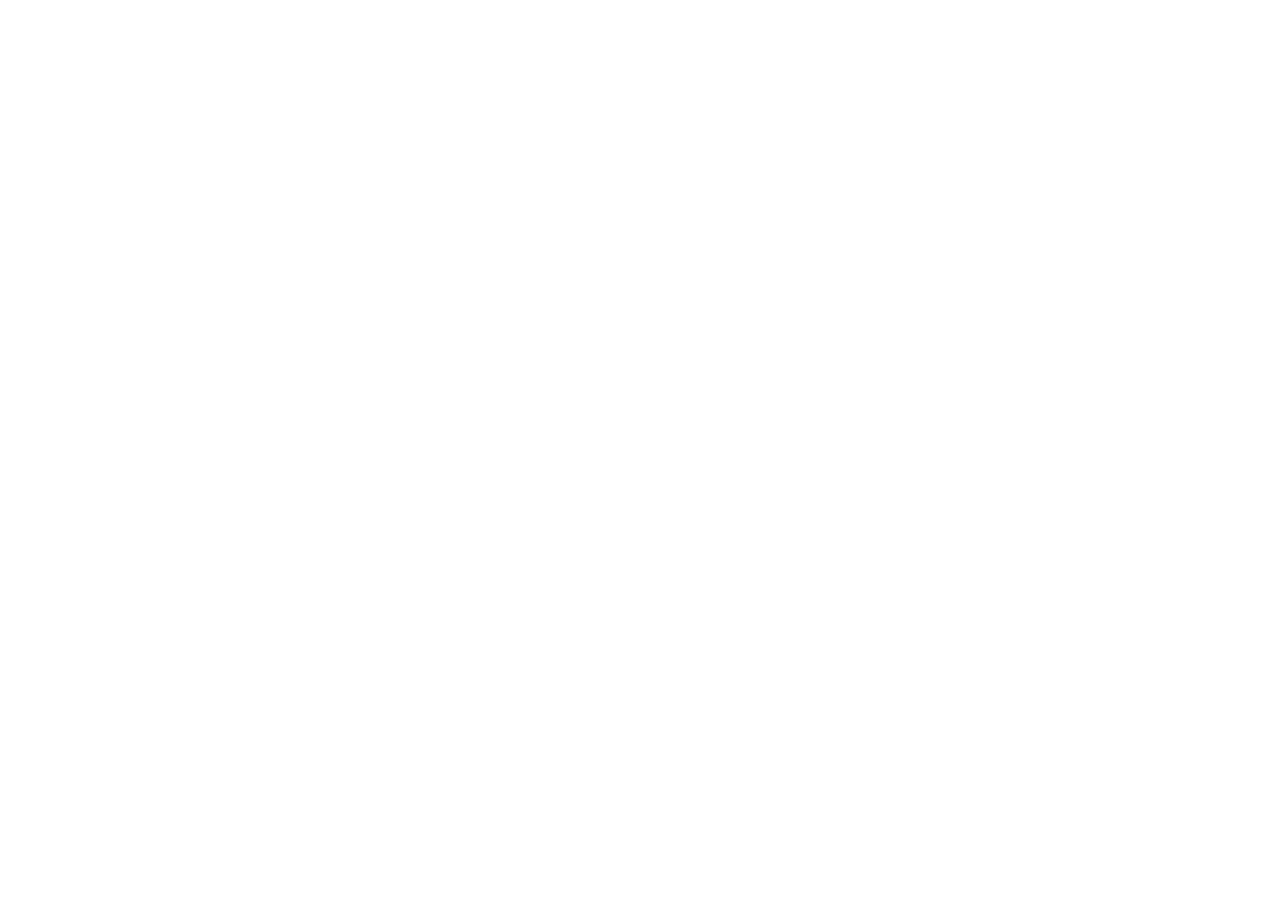
==== index.html @ 670f223a "init project" ====
<!DOCTYPE html>
<html lang="en">

<head>
    <meta charset="UTF-8">
    <meta http-equiv="X-UA-Compatible" content="IE=edge">
    <meta name="viewport" content="width=device-width, initial-scale=1.0">
    <title>Document</title>
</head>

<body>

</body>

</html>
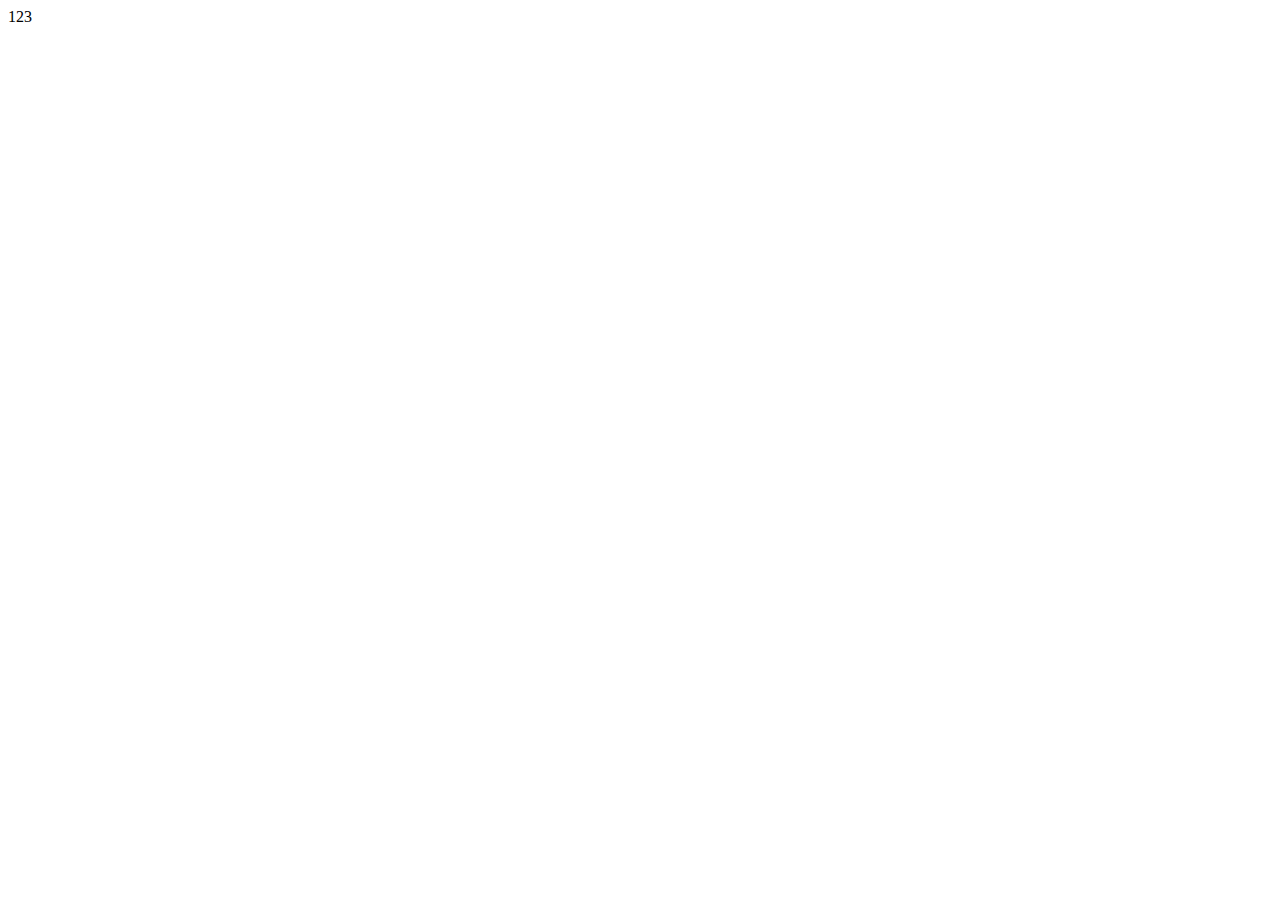
==== commit ec61166e: "完成了登陆和注册功能" ====
--- a/index.html
+++ b/index.html
@@ -9,7 +9,7 @@
 </head>
 
 <body>
-
+    123
 </body>
 
 </html>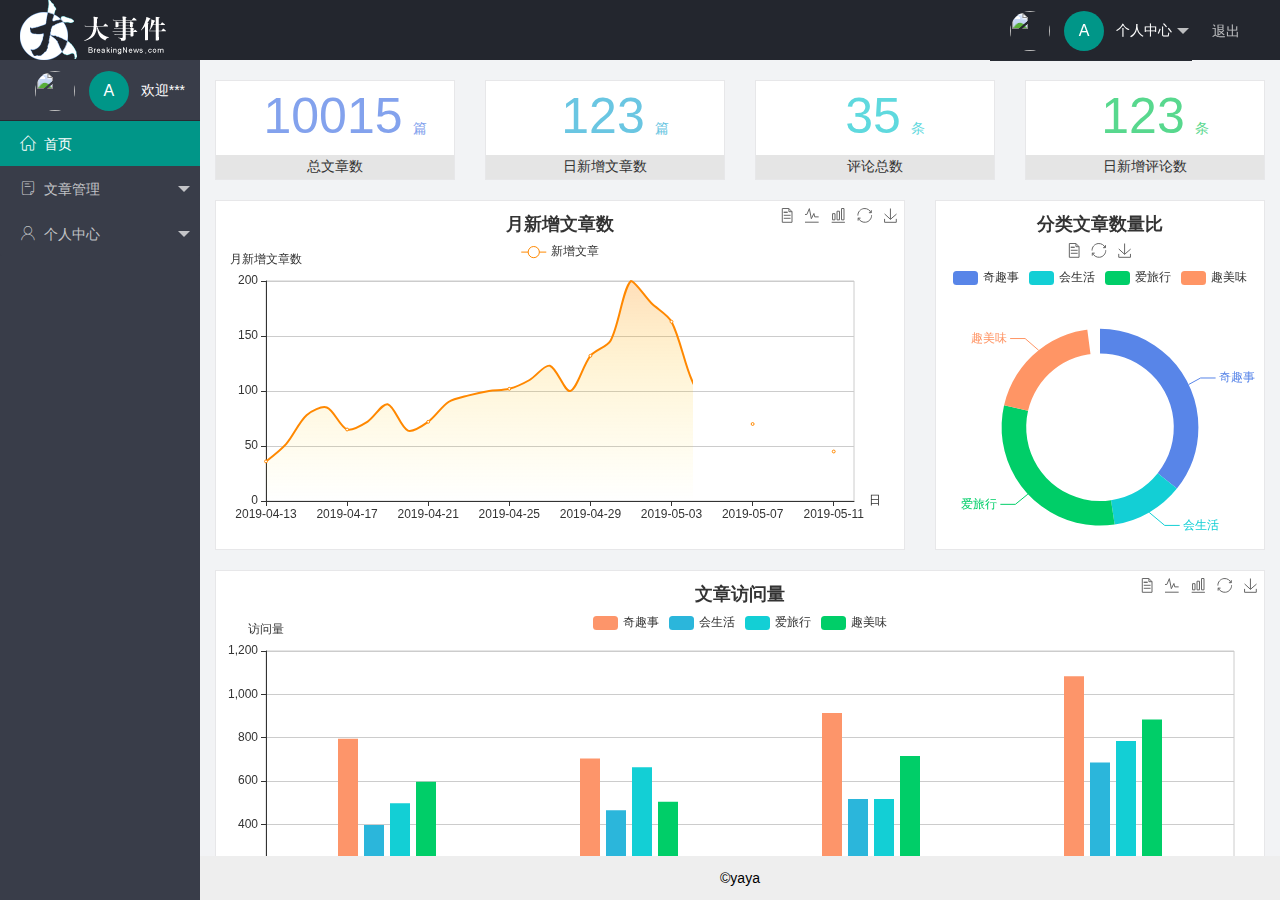
==== commit 61ab8cda: "完成了主页功能的开发" ====
--- a/index.html
+++ b/index.html
@@ -5,11 +5,89 @@
     <meta charset="UTF-8">
     <meta http-equiv="X-UA-Compatible" content="IE=edge">
     <meta name="viewport" content="width=device-width, initial-scale=1.0">
-    <title>Document</title>
+    <title>大事件后台首页</title>
+    <link rel="stylesheet" href="./assets/lib/layui/css/layui.css">
+    <link rel="stylesheet" href="./assets/css/index.css">
+    <link rel="stylesheet" href="./assets/fonts/iconfont.css">
 </head>
 
 <body>
-    123
+    <div class="layui-layout layui-layout-admin">
+        <div class="layui-header">
+            <img src="./assets/images/logo.png" alt="" style="padding-left: 20px;">
+            <!-- 头部区域（可配合layui 已有的水平导航） -->
+            <ul class="layui-nav layui-layout-right">
+                <li class="layui-nav-item layui-hide layui-show-md-inline-block">
+                    <a href="javascript:;" class="userinfo">
+                        <img src="//tva1.sinaimg.cn/crop.0.0.118.118.180/5db11ff4gw1e77d3nqrv8j203b03cweg.jpg"
+                            class="layui-nav-img">
+                        <span class="text-avatar">A</span>
+                        个人中心
+                    </a>
+                    <dl class="layui-nav-child">
+                        <dd><a href="">基本资料</a></dd>
+                        <dd><a href="">更换头像</a></dd>
+                        <dd><a href="">重置密码</a></dd>
+                    </dl>
+                </li>
+
+                <li class="layui-nav-item" lay-header-event="menuRight" lay-unselect>
+                    <a href="javascript:;" id="btnLogout">
+                        退出
+                    </a>
+                </li>
+            </ul>
+        </div>
+
+        <div class="layui-side layui-bg-black">
+            <div class="layui-side-scroll">
+                <div class="userinfo">
+                    <img src="//tva1.sinaimg.cn/crop.0.0.118.118.180/5db11ff4gw1e77d3nqrv8j203b03cweg.jpg"
+                        class="layui-nav-img">
+                    <span class="text-avatar">A</span>
+                    <span id="welcome">欢迎***</span>
+                </div>
+                <!-- 左侧导航区域（可配合layui已有的垂直导航） -->
+                <ul class="layui-nav layui-nav-tree" lay-shrink="all">
+                    <li class="layui-nav-item  layui-this"><a href="./home/dashboard.html" target="fm"><span
+                                class="iconfont icon-home"></span>首页</a>
+                    </li>
+                    <li class="layui-nav-item">
+                        <a class="" href="javascript:;"><span class="iconfont icon-16"></span>文章管理</a>
+                        <dl class="layui-nav-child">
+                            <dd><a href="javascript:;">
+                                    <i class="layui-icon layui-icon-app"></i>文章类别</a></dd>
+                            <dd><a href="javascript:;"> <i class="layui-icon layui-icon-app"></i>文章列表</a></dd>
+                            <dd><a href="javascript:;"> <i class="layui-icon layui-icon-app"></i>发布文章</a></dd>
+                        </dl>
+                    </li>
+                    <li class="layui-nav-item">
+                        <a href="javascript:;"><span class="iconfont icon-user"></span>个人中心</a>
+                        <dl class="layui-nav-child">
+                            <dd><a href="javascript:;"><i class="layui-icon layui-icon-app"></i>基本资料</a></dd>
+                            <dd><a href="javascript:;"><i class="layui-icon layui-icon-app"></i>更换头像</a></dd>
+                            <dd><a href="javascript:;"><i class="layui-icon layui-icon-app"></i>重置密码</a></dd>
+                        </dl>
+                    </li>
+                </ul>
+            </div>
+        </div>
+
+        <div class="layui-body">
+            <!-- 内容主体区域 -->
+            <iframe name="fm" src="./home/dashboard.html" frameborder="0"></iframe>
+        </div>
+
+        <div class="layui-footer">
+            <!-- 底部固定区域 -->
+            &copy;yaya
+        </div>
+    </div>
+    <script src="./assets/lib/layui/layui.all.js"></script>
+    <script src="./assets/lib/jquery.js"></script>
+    <script src="./assets/js/baseAPI.js"></script>
+    <script src="./assets/js/index.js"></script>
+
 </body>
 
 </html>--- a/assets/lib/layui/css/layui.css
+++ b/assets/lib/layui/css/layui.css
@@ -0,0 +1,3 @@
+/** layui-v2.5.5 MIT License By https://www.layui.com */
+ .layui-inline,img{display:inline-block;vertical-align:middle}h1,h2,h3,h4,h5,h6{font-weight:400}.layui-edge,.layui-header,.layui-inline,.layui-main{position:relative}.layui-body,.layui-edge,.layui-elip{overflow:hidden}.layui-btn,.layui-edge,.layui-inline,img{vertical-align:middle}.layui-btn,.layui-disabled,.layui-icon,.layui-unselect{-moz-user-select:none;-webkit-user-select:none;-ms-user-select:none}.layui-elip,.layui-form-checkbox span,.layui-form-pane .layui-form-label{text-overflow:ellipsis;white-space:nowrap}.layui-breadcrumb,.layui-tree-btnGroup{visibility:hidden}blockquote,body,button,dd,div,dl,dt,form,h1,h2,h3,h4,h5,h6,input,li,ol,p,pre,td,textarea,th,ul{margin:0;padding:0;-webkit-tap-highlight-color:rgba(0,0,0,0)}a:active,a:hover{outline:0}img{border:none}li{list-style:none}table{border-collapse:collapse;border-spacing:0}h4,h5,h6{font-size:100%}button,input,optgroup,option,select,textarea{font-family:inherit;font-size:inherit;font-style:inherit;font-weight:inherit;outline:0}pre{white-space:pre-wrap;white-space:-moz-pre-wrap;white-space:-pre-wrap;white-space:-o-pre-wrap;word-wrap:break-word}body{line-height:24px;font:14px Helvetica Neue,Helvetica,PingFang SC,Tahoma,Arial,sans-serif}hr{height:1px;margin:10px 0;border:0;clear:both}a{color:#333;text-decoration:none}a:hover{color:#777}a cite{font-style:normal;*cursor:pointer}.layui-border-box,.layui-border-box *{box-sizing:border-box}.layui-box,.layui-box *{box-sizing:content-box}.layui-clear{clear:both;*zoom:1}.layui-clear:after{content:'\20';clear:both;*zoom:1;display:block;height:0}.layui-inline{*display:inline;*zoom:1}.layui-edge{display:inline-block;width:0;height:0;border-width:6px;border-style:dashed;border-color:transparent}.layui-edge-top{top:-4px;border-bottom-color:#999;border-bottom-style:solid}.layui-edge-right{border-left-color:#999;border-left-style:solid}.layui-edge-bottom{top:2px;border-top-color:#999;border-top-style:solid}.layui-edge-left{border-right-color:#999;border-right-style:solid}.layui-disabled,.layui-disabled:hover{color:#d2d2d2!important;cursor:not-allowed!important}.layui-circle{border-radius:100%}.layui-show{display:block!important}.layui-hide{display:none!important}@font-face{font-family:layui-icon;src:url(../font/iconfont.eot?v=250);src:url(../font/iconfont.eot?v=250#iefix) format('embedded-opentype'),url(../font/iconfont.woff2?v=250) format('woff2'),url(../font/iconfont.woff?v=250) format('woff'),url(../font/iconfont.ttf?v=250) format('truetype'),url(../font/iconfont.svg?v=250#layui-icon) format('svg')}.layui-icon{font-family:layui-icon!important;font-size:16px;font-style:normal;-webkit-font-smoothing:antialiased;-moz-osx-font-smoothing:grayscale}.layui-icon-reply-fill:before{content:"\e611"}.layui-icon-set-fill:before{content:"\e614"}.layui-icon-menu-fill:before{content:"\e60f"}.layui-icon-search:before{content:"\e615"}.layui-icon-share:before{content:"\e641"}.layui-icon-set-sm:before{content:"\e620"}.layui-icon-engine:before{content:"\e628"}.layui-icon-close:before{content:"\1006"}.layui-icon-close-fill:before{content:"\1007"}.layui-icon-chart-screen:before{content:"\e629"}.layui-icon-star:before{content:"\e600"}.layui-icon-circle-dot:before{content:"\e617"}.layui-icon-chat:before{content:"\e606"}.layui-icon-release:before{content:"\e609"}.layui-icon-list:before{content:"\e60a"}.layui-icon-chart:before{content:"\e62c"}.layui-icon-ok-circle:before{content:"\1005"}.layui-icon-layim-theme:before{content:"\e61b"}.layui-icon-table:before{content:"\e62d"}.layui-icon-right:before{content:"\e602"}.layui-icon-left:before{content:"\e603"}.layui-icon-cart-simple:before{content:"\e698"}.layui-icon-face-cry:before{content:"\e69c"}.layui-icon-face-smile:before{content:"\e6af"}.layui-icon-survey:before{content:"\e6b2"}.layui-icon-tree:before{content:"\e62e"}.layui-icon-upload-circle:before{content:"\e62f"}.layui-icon-add-circle:before{content:"\e61f"}.layui-icon-download-circle:before{content:"\e601"}.layui-icon-templeate-1:before{content:"\e630"}.layui-icon-util:before{content:"\e631"}.layui-icon-face-surprised:before{content:"\e664"}.layui-icon-edit:before{content:"\e642"}.layui-icon-speaker:before{content:"\e645"}.layui-icon-down:before{content:"\e61a"}.layui-icon-file:before{content:"\e621"}.layui-icon-layouts:before{content:"\e632"}.layui-icon-rate-half:before{content:"\e6c9"}.layui-icon-add-circle-fine:before{content:"\e608"}.layui-icon-prev-circle:before{content:"\e633"}.layui-icon-read:before{content:"\e705"}.layui-icon-404:before{content:"\e61c"}.layui-icon-carousel:before{content:"\e634"}.layui-icon-help:before{content:"\e607"}.layui-icon-code-circle:before{content:"\e635"}.layui-icon-water:before{content:"\e636"}.layui-icon-username:before{content:"\e66f"}.layui-icon-find-fill:before{content:"\e670"}.layui-icon-about:before{content:"\e60b"}.layui-icon-location:before{content:"\e715"}.layui-icon-up:before{content:"\e619"}.layui-icon-pause:before{content:"\e651"}.layui-icon-date:before{content:"\e637"}.layui-icon-layim-uploadfile:before{content:"\e61d"}.layui-icon-delete:before{content:"\e640"}.layui-icon-play:before{content:"\e652"}.layui-icon-top:before{content:"\e604"}.layui-icon-friends:before{content:"\e612"}.layui-icon-refresh-3:before{content:"\e9aa"}.layui-icon-ok:before{content:"\e605"}.layui-icon-layer:before{content:"\e638"}.layui-icon-face-smile-fine:before{content:"\e60c"}.layui-icon-dollar:before{content:"\e659"}.layui-icon-group:before{content:"\e613"}.layui-icon-layim-download:before{content:"\e61e"}.layui-icon-picture-fine:before{content:"\e60d"}.layui-icon-link:before{content:"\e64c"}.layui-icon-diamond:before{content:"\e735"}.layui-icon-log:before{content:"\e60e"}.layui-icon-rate-solid:before{content:"\e67a"}.layui-icon-fonts-del:before{content:"\e64f"}.layui-icon-unlink:before{content:"\e64d"}.layui-icon-fonts-clear:before{content:"\e639"}.layui-icon-triangle-r:before{content:"\e623"}.layui-icon-circle:before{content:"\e63f"}.layui-icon-radio:before{content:"\e643"}.layui-icon-align-center:before{content:"\e647"}.layui-icon-align-right:before{content:"\e648"}.layui-icon-align-left:before{content:"\e649"}.layui-icon-loading-1:before{content:"\e63e"}.layui-icon-return:before{content:"\e65c"}.layui-icon-fonts-strong:before{content:"\e62b"}.layui-icon-upload:before{content:"\e67c"}.layui-icon-dialogue:before{content:"\e63a"}.layui-icon-video:before{content:"\e6ed"}.layui-icon-headset:before{content:"\e6fc"}.layui-icon-cellphone-fine:before{content:"\e63b"}.layui-icon-add-1:before{content:"\e654"}.layui-icon-face-smile-b:before{content:"\e650"}.layui-icon-fonts-html:before{content:"\e64b"}.layui-icon-form:before{content:"\e63c"}.layui-icon-cart:before{content:"\e657"}.layui-icon-camera-fill:before{content:"\e65d"}.layui-icon-tabs:before{content:"\e62a"}.layui-icon-fonts-code:before{content:"\e64e"}.layui-icon-fire:before{content:"\e756"}.layui-icon-set:before{content:"\e716"}.layui-icon-fonts-u:before{content:"\e646"}.layui-icon-triangle-d:before{content:"\e625"}.layui-icon-tips:before{content:"\e702"}.layui-icon-picture:before{content:"\e64a"}.layui-icon-more-vertical:before{content:""}.layui-icon-flag:before{content:"\e66c"}.layui-icon-loading:before{content:"\e63d"}.layui-icon-fonts-i:before{content:"\e644"}.layui-icon-refresh-1:before{content:"\e666"}.layui-icon-rmb:before{content:"\e65e"}.layui-icon-home:before{content:"\e68e"}.layui-icon-user:before{content:"\e770"}.layui-icon-notice:before{content:"\e667"}.layui-icon-login-weibo:before{content:"\e675"}.layui-icon-voice:before{content:"\e688"}.layui-icon-upload-drag:before{content:"\e681"}.layui-icon-login-qq:before{content:"\e676"}.layui-icon-snowflake:before{content:"\e6b1"}.layui-icon-file-b:before{content:"\e655"}.layui-icon-template:before{content:"\e663"}.layui-icon-auz:before{content:"\e672"}.layui-icon-console:before{content:"\e665"}.layui-icon-app:before{content:"\e653"}.layui-icon-prev:before{content:"\e65a"}.layui-icon-website:before{content:"\e7ae"}.layui-icon-next:before{content:"\e65b"}.layui-icon-component:before{content:"\e857"}.layui-icon-more:before{content:"\e65f"}.layui-icon-login-wechat:before{content:"\e677"}.layui-icon-shrink-right:before{content:"\e668"}.layui-icon-spread-left:before{content:"\e66b"}.layui-icon-camera:before{content:"\e660"}.layui-icon-note:before{content:"\e66e"}.layui-icon-refresh:before{content:"\e669"}.layui-icon-female:before{content:"\e661"}.layui-icon-male:before{content:"\e662"}.layui-icon-password:before{content:"\e673"}.layui-icon-senior:before{content:"\e674"}.layui-icon-theme:before{content:"\e66a"}.layui-icon-tread:before{content:"\e6c5"}.layui-icon-praise:before{content:"\e6c6"}.layui-icon-star-fill:before{content:"\e658"}.layui-icon-rate:before{content:"\e67b"}.layui-icon-template-1:before{content:"\e656"}.layui-icon-vercode:before{content:"\e679"}.layui-icon-cellphone:before{content:"\e678"}.layui-icon-screen-full:before{content:"\e622"}.layui-icon-screen-restore:before{content:"\e758"}.layui-icon-cols:before{content:"\e610"}.layui-icon-export:before{content:"\e67d"}.layui-icon-print:before{content:"\e66d"}.layui-icon-slider:before{content:"\e714"}.layui-icon-addition:before{content:"\e624"}.layui-icon-subtraction:before{content:"\e67e"}.layui-icon-service:before{content:"\e626"}.layui-icon-transfer:before{content:"\e691"}.layui-main{width:1140px;margin:0 auto}.layui-header{z-index:1000;height:60px}.layui-header a:hover{transition:all .5s;-webkit-transition:all .5s}.layui-side{position:fixed;left:0;top:0;bottom:0;z-index:999;width:200px;overflow-x:hidden}.layui-side-scroll{position:relative;width:220px;height:100%;overflow-x:hidden}.layui-body{position:absolute;left:200px;right:0;top:0;bottom:0;z-index:998;width:auto;overflow-y:auto;box-sizing:border-box}.layui-layout-body{overflow:hidden}.layui-layout-admin .layui-header{background-color:#23262E}.layui-layout-admin .layui-side{top:60px;width:200px;overflow-x:hidden}.layui-layout-admin .layui-body{position:fixed;top:60px;bottom:44px}.layui-layout-admin .layui-main{width:auto;margin:0 15px}.layui-layout-admin .layui-footer{position:fixed;left:200px;right:0;bottom:0;height:44px;line-height:44px;padding:0 15px;background-color:#eee}.layui-layout-admin .layui-logo{position:absolute;left:0;top:0;width:200px;height:100%;line-height:60px;text-align:center;color:#009688;font-size:16px}.layui-layout-admin .layui-header .layui-nav{background:0 0}.layui-layout-left{position:absolute!important;left:200px;top:0}.layui-layout-right{position:absolute!important;right:0;top:0}.layui-container{position:relative;margin:0 auto;padding:0 15px;box-sizing:border-box}.layui-fluid{position:relative;margin:0 auto;padding:0 15px}.layui-row:after,.layui-row:before{content:'';display:block;clear:both}.layui-col-lg1,.layui-col-lg10,.layui-col-lg11,.layui-col-lg12,.layui-col-lg2,.layui-col-lg3,.layui-col-lg4,.layui-col-lg5,.layui-col-lg6,.layui-col-lg7,.layui-col-lg8,.layui-col-lg9,.layui-col-md1,.layui-col-md10,.layui-col-md11,.layui-col-md12,.layui-col-md2,.layui-col-md3,.layui-col-md4,.layui-col-md5,.layui-col-md6,.layui-col-md7,.layui-col-md8,.layui-col-md9,.layui-col-sm1,.layui-col-sm10,.layui-col-sm11,.layui-col-sm12,.layui-col-sm2,.layui-col-sm3,.layui-col-sm4,.layui-col-sm5,.layui-col-sm6,.layui-col-sm7,.layui-col-sm8,.layui-col-sm9,.layui-col-xs1,.layui-col-xs10,.layui-col-xs11,.layui-col-xs12,.layui-col-xs2,.layui-col-xs3,.layui-col-xs4,.layui-col-xs5,.layui-col-xs6,.layui-col-xs7,.layui-col-xs8,.layui-col-xs9{position:relative;display:block;box-sizing:border-box}.layui-col-xs1,.layui-col-xs10,.layui-col-xs11,.layui-col-xs12,.layui-col-xs2,.layui-col-xs3,.layui-col-xs4,.layui-col-xs5,.layui-col-xs6,.layui-col-xs7,.layui-col-xs8,.layui-col-xs9{float:left}.layui-col-xs1{width:8.33333333%}.layui-col-xs2{width:16.66666667%}.layui-col-xs3{width:25%}.layui-col-xs4{width:33.33333333%}.layui-col-xs5{width:41.66666667%}.layui-col-xs6{width:50%}.layui-col-xs7{width:58.33333333%}.layui-col-xs8{width:66.66666667%}.layui-col-xs9{width:75%}.layui-col-xs10{width:83.33333333%}.layui-col-xs11{width:91.66666667%}.layui-col-xs12{width:100%}.layui-col-xs-offset1{margin-left:8.33333333%}.layui-col-xs-offset2{margin-left:16.66666667%}.layui-col-xs-offset3{margin-left:25%}.layui-col-xs-offset4{margin-left:33.33333333%}.layui-col-xs-offset5{margin-left:41.66666667%}.layui-col-xs-offset6{margin-left:50%}.layui-col-xs-offset7{margin-left:58.33333333%}.layui-col-xs-offset8{margin-left:66.66666667%}.layui-col-xs-offset9{margin-left:75%}.layui-col-xs-offset10{margin-left:83.33333333%}.layui-col-xs-offset11{margin-left:91.66666667%}.layui-col-xs-offset12{margin-left:100%}@media screen and (max-width:768px){.layui-hide-xs{display:none!important}.layui-show-xs-block{display:block!important}.layui-show-xs-inline{display:inline!important}.layui-show-xs-inline-block{display:inline-block!important}}@media screen and (min-width:768px){.layui-container{width:750px}.layui-hide-sm{display:none!important}.layui-show-sm-block{display:block!important}.layui-show-sm-inline{display:inline!important}.layui-show-sm-inline-block{display:inline-block!important}.layui-col-sm1,.layui-col-sm10,.layui-col-sm11,.layui-col-sm12,.layui-col-sm2,.layui-col-sm3,.layui-col-sm4,.layui-col-sm5,.layui-col-sm6,.layui-col-sm7,.layui-col-sm8,.layui-col-sm9{float:left}.layui-col-sm1{width:8.33333333%}.layui-col-sm2{width:16.66666667%}.layui-col-sm3{width:25%}.layui-col-sm4{width:33.33333333%}.layui-col-sm5{width:41.66666667%}.layui-col-sm6{width:50%}.layui-col-sm7{width:58.33333333%}.layui-col-sm8{width:66.66666667%}.layui-col-sm9{width:75%}.layui-col-sm10{width:83.33333333%}.layui-col-sm11{width:91.66666667%}.layui-col-sm12{width:100%}.layui-col-sm-offset1{margin-left:8.33333333%}.layui-col-sm-offset2{margin-left:16.66666667%}.layui-col-sm-offset3{margin-left:25%}.layui-col-sm-offset4{margin-left:33.33333333%}.layui-col-sm-offset5{margin-left:41.66666667%}.layui-col-sm-offset6{margin-left:50%}.layui-col-sm-offset7{margin-left:58.33333333%}.layui-col-sm-offset8{margin-left:66.66666667%}.layui-col-sm-offset9{margin-left:75%}.layui-col-sm-offset10{margin-left:83.33333333%}.layui-col-sm-offset11{margin-left:91.66666667%}.layui-col-sm-offset12{margin-left:100%}}@media screen and (min-width:992px){.layui-container{width:970px}.layui-hide-md{display:none!important}.layui-show-md-block{display:block!important}.layui-show-md-inline{display:inline!important}.layui-show-md-inline-block{display:inline-block!important}.layui-col-md1,.layui-col-md10,.layui-col-md11,.layui-col-md12,.layui-col-md2,.layui-col-md3,.layui-col-md4,.layui-col-md5,.layui-col-md6,.layui-col-md7,.layui-col-md8,.layui-col-md9{float:left}.layui-col-md1{width:8.33333333%}.layui-col-md2{width:16.66666667%}.layui-col-md3{width:25%}.layui-col-md4{width:33.33333333%}.layui-col-md5{width:41.66666667%}.layui-col-md6{width:50%}.layui-col-md7{width:58.33333333%}.layui-col-md8{width:66.66666667%}.layui-col-md9{width:75%}.layui-col-md10{width:83.33333333%}.layui-col-md11{width:91.66666667%}.layui-col-md12{width:100%}.layui-col-md-offset1{margin-left:8.33333333%}.layui-col-md-offset2{margin-left:16.66666667%}.layui-col-md-offset3{margin-left:25%}.layui-col-md-offset4{margin-left:33.33333333%}.layui-col-md-offset5{margin-left:41.66666667%}.layui-col-md-offset6{margin-left:50%}.layui-col-md-offset7{margin-left:58.33333333%}.layui-col-md-offset8{margin-left:66.66666667%}.layui-col-md-offset9{margin-left:75%}.layui-col-md-offset10{margin-left:83.33333333%}.layui-col-md-offset11{margin-left:91.66666667%}.layui-col-md-offset12{margin-left:100%}}@media screen and (min-width:1200px){.layui-container{width:1170px}.layui-hide-lg{display:none!important}.layui-show-lg-block{display:block!important}.layui-show-lg-inline{display:inline!important}.layui-show-lg-inline-block{display:inline-block!important}.layui-col-lg1,.layui-col-lg10,.layui-col-lg11,.layui-col-lg12,.layui-col-lg2,.layui-col-lg3,.layui-col-lg4,.layui-col-lg5,.layui-col-lg6,.layui-col-lg7,.layui-col-lg8,.layui-col-lg9{float:left}.layui-col-lg1{width:8.33333333%}.layui-col-lg2{width:16.66666667%}.layui-col-lg3{width:25%}.layui-col-lg4{width:33.33333333%}.layui-col-lg5{width:41.66666667%}.layui-col-lg6{width:50%}.layui-col-lg7{width:58.33333333%}.layui-col-lg8{width:66.66666667%}.layui-col-lg9{width:75%}.layui-col-lg10{width:83.33333333%}.layui-col-lg11{width:91.66666667%}.layui-col-lg12{width:100%}.layui-col-lg-offset1{margin-left:8.33333333%}.layui-col-lg-offset2{margin-left:16.66666667%}.layui-col-lg-offset3{margin-left:25%}.layui-col-lg-offset4{margin-left:33.33333333%}.layui-col-lg-offset5{margin-left:41.66666667%}.layui-col-lg-offset6{margin-left:50%}.layui-col-lg-offset7{margin-left:58.33333333%}.layui-col-lg-offset8{margin-left:66.66666667%}.layui-col-lg-offset9{margin-left:75%}.layui-col-lg-offset10{margin-left:83.33333333%}.layui-col-lg-offset11{margin-left:91.66666667%}.layui-col-lg-offset12{margin-left:100%}}.layui-col-space1{margin:-.5px}.layui-col-space1>*{padding:.5px}.layui-col-space3{margin:-1.5px}.layui-col-space3>*{padding:1.5px}.layui-col-space5{margin:-2.5px}.layui-col-space5>*{padding:2.5px}.layui-col-space8{margin:-3.5px}.layui-col-space8>*{padding:3.5px}.layui-col-space10{margin:-5px}.layui-col-space10>*{padding:5px}.layui-col-space12{margin:-6px}.layui-col-space12>*{padding:6px}.layui-col-space15{margin:-7.5px}.layui-col-space15>*{padding:7.5px}.layui-col-space18{margin:-9px}.layui-col-space18>*{padding:9px}.layui-col-space20{margin:-10px}.layui-col-space20>*{padding:10px}.layui-col-space22{margin:-11px}.layui-col-space22>*{padding:11px}.layui-col-space25{margin:-12.5px}.layui-col-space25>*{padding:12.5px}.layui-col-space30{margin:-15px}.layui-col-space30>*{padding:15px}.layui-btn,.layui-input,.layui-select,.layui-textarea,.layui-upload-button{outline:0;-webkit-appearance:none;transition:all .3s;-webkit-transition:all .3s;box-sizing:border-box}.layui-elem-quote{margin-bottom:10px;padding:15px;line-height:22px;border-left:5px solid #009688;border-radius:0 2px 2px 0;background-color:#f2f2f2}.layui-quote-nm{border-style:solid;border-width:1px 1px 1px 5px;background:0 0}.layui-elem-field{margin-bottom:10px;padding:0;border-width:1px;border-style:solid}.layui-elem-field legend{margin-left:20px;padding:0 10px;font-size:20px;font-weight:300}.layui-field-title{margin:10px 0 20px;border-width:1px 0 0}.layui-field-box{padding:10px 15px}.layui-field-title .layui-field-box{padding:10px 0}.layui-progress{position:relative;height:6px;border-radius:20px;background-color:#e2e2e2}.layui-progress-bar{position:absolute;left:0;top:0;width:0;max-width:100%;height:6px;border-radius:20px;text-align:right;background-color:#5FB878;transition:all .3s;-webkit-transition:all .3s}.layui-progress-big,.layui-progress-big .layui-progress-bar{height:18px;line-height:18px}.layui-progress-text{position:relative;top:-20px;line-height:18px;font-size:12px;color:#666}.layui-progress-big .layui-progress-text{position:static;padding:0 10px;color:#fff}.layui-collapse{border-width:1px;border-style:solid;border-radius:2px}.layui-colla-content,.layui-colla-item{border-top-width:1px;border-top-style:solid}.layui-colla-item:first-child{border-top:none}.layui-colla-title{position:relative;height:42px;line-height:42px;padding:0 15px 0 35px;color:#333;background-color:#f2f2f2;cursor:pointer;font-size:14px;overflow:hidden}.layui-colla-content{display:none;padding:10px 15px;line-height:22px;color:#666}.layui-colla-icon{position:absolute;left:15px;top:0;font-size:14px}.layui-card{margin-bottom:15px;border-radius:2px;background-color:#fff;box-shadow:0 1px 2px 0 rgba(0,0,0,.05)}.layui-card:last-child{margin-bottom:0}.layui-card-header{position:relative;height:42px;line-height:42px;padding:0 15px;border-bottom:1px solid #f6f6f6;color:#333;border-radius:2px 2px 0 0;font-size:14px}.layui-bg-black,.layui-bg-blue,.layui-bg-cyan,.layui-bg-green,.layui-bg-orange,.layui-bg-red{color:#fff!important}.layui-card-body{position:relative;padding:10px 15px;line-height:24px}.layui-card-body[pad15]{padding:15px}.layui-card-body[pad20]{padding:20px}.layui-card-body .layui-table{margin:5px 0}.layui-card .layui-tab{margin:0}.layui-panel-window{position:relative;padding:15px;border-radius:0;border-top:5px solid #E6E6E6;background-color:#fff}.layui-auxiliar-moving{position:fixed;left:0;right:0;top:0;bottom:0;width:100%;height:100%;background:0 0;z-index:9999999999}.layui-form-label,.layui-form-mid,.layui-form-select,.layui-input-block,.layui-input-inline,.layui-textarea{position:relative}.layui-bg-red{background-color:#FF5722!important}.layui-bg-orange{background-color:#FFB800!important}.layui-bg-green{background-color:#009688!important}.layui-bg-cyan{background-color:#2F4056!important}.layui-bg-blue{background-color:#1E9FFF!important}.layui-bg-black{background-color:#393D49!important}.layui-bg-gray{background-color:#eee!important;color:#666!important}.layui-badge-rim,.layui-colla-content,.layui-colla-item,.layui-collapse,.layui-elem-field,.layui-form-pane .layui-form-item[pane],.layui-form-pane .layui-form-label,.layui-input,.layui-layedit,.layui-layedit-tool,.layui-quote-nm,.layui-select,.layui-tab-bar,.layui-tab-card,.layui-tab-title,.layui-tab-title .layui-this:after,.layui-textarea{border-color:#e6e6e6}.layui-timeline-item:before,hr{background-color:#e6e6e6}.layui-text{line-height:22px;font-size:14px;color:#666}.layui-text h1,.layui-text h2,.layui-text h3{font-weight:500;color:#333}.layui-text h1{font-size:30px}.layui-text h2{font-size:24px}.layui-text h3{font-size:18px}.layui-text a:not(.layui-btn){color:#01AAED}.layui-text a:not(.layui-btn):hover{text-decoration:underline}.layui-text ul{padding:5px 0 5px 15px}.layui-text ul li{margin-top:5px;list-style-type:disc}.layui-text em,.layui-word-aux{color:#999!important;padding:0 5px!important}.layui-btn{display:inline-block;height:38px;line-height:38px;padding:0 18px;background-color:#009688;color:#fff;white-space:nowrap;text-align:center;font-size:14px;border:none;border-radius:2px;cursor:pointer}.layui-btn:hover{opacity:.8;filter:alpha(opacity=80);color:#fff}.layui-btn:active{opacity:1;filter:alpha(opacity=100)}.layui-btn+.layui-btn{margin-left:10px}.layui-btn-container{font-size:0}.layui-btn-container .layui-btn{margin-right:10px;margin-bottom:10px}.layui-btn-container .layui-btn+.layui-btn{margin-left:0}.layui-table .layui-btn-container .layui-btn{margin-bottom:9px}.layui-btn-radius{border-radius:100px}.layui-btn .layui-icon{margin-right:3px;font-size:18px;vertical-align:bottom;vertical-align:middle\9}.layui-btn-primary{border:1px solid #C9C9C9;background-color:#fff;color:#555}.layui-btn-primary:hover{border-color:#009688;color:#333}.layui-btn-normal{background-color:#1E9FFF}.layui-btn-warm{background-color:#FFB800}.layui-btn-danger{background-color:#FF5722}.layui-btn-checked{background-color:#5FB878}.layui-btn-disabled,.layui-btn-disabled:active,.layui-btn-disabled:hover{border:1px solid #e6e6e6;background-color:#FBFBFB;color:#C9C9C9;cursor:not-allowed;opacity:1}.layui-btn-lg{height:44px;line-height:44px;padding:0 25px;font-size:16px}.layui-btn-sm{height:30px;line-height:30px;padding:0 10px;font-size:12px}.layui-btn-sm i{font-size:16px!important}.layui-btn-xs{height:22px;line-height:22px;padding:0 5px;font-size:12px}.layui-btn-xs i{font-size:14px!important}.layui-btn-group{display:inline-block;vertical-align:middle;font-size:0}.layui-btn-group .layui-btn{margin-left:0!important;margin-right:0!important;border-left:1px solid rgba(255,255,255,.5);border-radius:0}.layui-btn-group .layui-btn-primary{border-left:none}.layui-btn-group .layui-btn-primary:hover{border-color:#C9C9C9;color:#009688}.layui-btn-group .layui-btn:first-child{border-left:none;border-radius:2px 0 0 2px}.layui-btn-group .layui-btn-primary:first-child{border-left:1px solid #c9c9c9}.layui-btn-group .layui-btn:last-child{border-radius:0 2px 2px 0}.layui-btn-group .layui-btn+.layui-btn{margin-left:0}.layui-btn-group+.layui-btn-group{margin-left:10px}.layui-btn-fluid{width:100%}.layui-input,.layui-select,.layui-textarea{height:38px;line-height:1.3;line-height:38px\9;border-width:1px;border-style:solid;background-color:#fff;border-radius:2px}.layui-input::-webkit-input-placeholder,.layui-select::-webkit-input-placeholder,.layui-textarea::-webkit-input-placeholder{line-height:1.3}.layui-input,.layui-textarea{display:block;width:100%;padding-left:10px}.layui-input:hover,.layui-textarea:hover{border-color:#D2D2D2!important}.layui-input:focus,.layui-textarea:focus{border-color:#C9C9C9!important}.layui-textarea{min-height:100px;height:auto;line-height:20px;padding:6px 10px;resize:vertical}.layui-select{padding:0 10px}.layui-form input[type=checkbox],.layui-form input[type=radio],.layui-form select{display:none}.layui-form [lay-ignore]{display:initial}.layui-form-item{margin-bottom:15px;clear:both;*zoom:1}.layui-form-item:after{content:'\20';clear:both;*zoom:1;display:block;height:0}.layui-form-label{float:left;display:block;padding:9px 15px;width:80px;font-weight:400;line-height:20px;text-align:right}.layui-form-label-col{display:block;float:none;padding:9px 0;line-height:20px;text-align:left}.layui-form-item .layui-inline{margin-bottom:5px;margin-right:10px}.layui-input-block{margin-left:110px;min-height:36px}.layui-input-inline{display:inline-block;vertical-align:middle}.layui-form-item .layui-input-inline{float:left;width:190px;margin-right:10px}.layui-form-text .layui-input-inline{width:auto}.layui-form-mid{float:left;display:block;padding:9px 0!important;line-height:20px;margin-right:10px}.layui-form-danger+.layui-form-select .layui-input,.layui-form-danger:focus{border-color:#FF5722!important}.layui-form-select .layui-input{padding-right:30px;cursor:pointer}.layui-form-select .layui-edge{position:absolute;right:10px;top:50%;margin-top:-3px;cursor:pointer;border-width:6px;border-top-color:#c2c2c2;border-top-style:solid;transition:all .3s;-webkit-transition:all .3s}.layui-form-select dl{display:none;position:absolute;left:0;top:42px;padding:5px 0;z-index:899;min-width:100%;border:1px solid #d2d2d2;max-height:300px;overflow-y:auto;background-color:#fff;border-radius:2px;box-shadow:0 2px 4px rgba(0,0,0,.12);box-sizing:border-box}.layui-form-select dl dd,.layui-form-select dl dt{padding:0 10px;line-height:36px;white-space:nowrap;overflow:hidden;text-overflow:ellipsis}.layui-form-select dl dt{font-size:12px;color:#999}.layui-form-select dl dd{cursor:pointer}.layui-form-select dl dd:hover{background-color:#f2f2f2;-webkit-transition:.5s all;transition:.5s all}.layui-form-select .layui-select-group dd{padding-left:20px}.layui-form-select dl dd.layui-select-tips{padding-left:10px!important;color:#999}.layui-form-select dl dd.layui-this{background-color:#5FB878;color:#fff}.layui-form-checkbox,.layui-form-select dl dd.layui-disabled{background-color:#fff}.layui-form-selected dl{display:block}.layui-form-checkbox,.layui-form-checkbox *,.layui-form-switch{display:inline-block;vertical-align:middle}.layui-form-selected .layui-edge{margin-top:-9px;-webkit-transform:rotate(180deg);transform:rotate(180deg);margin-top:-3px\9}:root .layui-form-selected .layui-edge{margin-top:-9px\0/IE9}.layui-form-selectup dl{top:auto;bottom:42px}.layui-select-none{margin:5px 0;text-align:center;color:#999}.layui-select-disabled .layui-disabled{border-color:#eee!important}.layui-select-disabled .layui-edge{border-top-color:#d2d2d2}.layui-form-checkbox{position:relative;height:30px;line-height:30px;margin-right:10px;padding-right:30px;cursor:pointer;font-size:0;-webkit-transition:.1s linear;transition:.1s linear;box-sizing:border-box}.layui-form-checkbox span{padding:0 10px;height:100%;font-size:14px;border-radius:2px 0 0 2px;background-color:#d2d2d2;color:#fff;overflow:hidden}.layui-form-checkbox:hover span{background-color:#c2c2c2}.layui-form-checkbox i{position:absolute;right:0;top:0;width:30px;height:28px;border:1px solid #d2d2d2;border-left:none;border-radius:0 2px 2px 0;color:#fff;font-size:20px;text-align:center}.layui-form-checkbox:hover i{border-color:#c2c2c2;color:#c2c2c2}.layui-form-checked,.layui-form-checked:hover{border-color:#5FB878}.layui-form-checked span,.layui-form-checked:hover span{background-color:#5FB878}.layui-form-checked i,.layui-form-checked:hover i{color:#5FB878}.layui-form-item .layui-form-checkbox{margin-top:4px}.layui-form-checkbox[lay-skin=primary]{height:auto!important;line-height:normal!important;min-width:18px;min-height:18px;border:none!important;margin-right:0;padding-left:28px;padding-right:0;background:0 0}.layui-form-checkbox[lay-skin=primary] span{padding-left:0;padding-right:15px;line-height:18px;background:0 0;color:#666}.layui-form-checkbox[lay-skin=primary] i{right:auto;left:0;width:16px;height:16px;line-height:16px;border:1px solid #d2d2d2;font-size:12px;border-radius:2px;background-color:#fff;-webkit-transition:.1s linear;transition:.1s linear}.layui-form-checkbox[lay-skin=primary]:hover i{border-color:#5FB878;color:#fff}.layui-form-checked[lay-skin=primary] i{border-color:#5FB878!important;background-color:#5FB878;color:#fff}.layui-checkbox-disbaled[lay-skin=primary] span{background:0 0!important;color:#c2c2c2}.layui-checkbox-disbaled[lay-skin=primary]:hover i{border-color:#d2d2d2}.layui-form-item .layui-form-checkbox[lay-skin=primary]{margin-top:10px}.layui-form-switch{position:relative;height:22px;line-height:22px;min-width:35px;padding:0 5px;margin-top:8px;border:1px solid #d2d2d2;border-radius:20px;cursor:pointer;background-color:#fff;-webkit-transition:.1s linear;transition:.1s linear}.layui-form-switch i{position:absolute;left:5px;top:3px;width:16px;height:16px;border-radius:20px;background-color:#d2d2d2;-webkit-transition:.1s linear;transition:.1s linear}.layui-form-switch em{position:relative;top:0;width:25px;margin-left:21px;padding:0!important;text-align:center!important;color:#999!important;font-style:normal!important;font-size:12px}.layui-form-onswitch{border-color:#5FB878;background-color:#5FB878}.layui-checkbox-disbaled,.layui-checkbox-disbaled i{border-color:#e2e2e2!important}.layui-form-onswitch i{left:100%;margin-left:-21px;background-color:#fff}.layui-form-onswitch em{margin-left:5px;margin-right:21px;color:#fff!important}.layui-checkbox-disbaled span{background-color:#e2e2e2!important}.layui-checkbox-disbaled:hover i{color:#fff!important}[lay-radio]{display:none}.layui-form-radio,.layui-form-radio *{display:inline-block;vertical-align:middle}.layui-form-radio{line-height:28px;margin:6px 10px 0 0;padding-right:10px;cursor:pointer;font-size:0}.layui-form-radio *{font-size:14px}.layui-form-radio>i{margin-right:8px;font-size:22px;color:#c2c2c2}.layui-form-radio>i:hover,.layui-form-radioed>i{color:#5FB878}.layui-radio-disbaled>i{color:#e2e2e2!important}.layui-form-pane .layui-form-label{width:110px;padding:8px 15px;height:38px;line-height:20px;border-width:1px;border-style:solid;border-radius:2px 0 0 2px;text-align:center;background-color:#FBFBFB;overflow:hidden;box-sizing:border-box}.layui-form-pane .layui-input-inline{margin-left:-1px}.layui-form-pane .layui-input-block{margin-left:110px;left:-1px}.layui-form-pane .layui-input{border-radius:0 2px 2px 0}.layui-form-pane .layui-form-text .layui-form-label{float:none;width:100%;border-radius:2px;box-sizing:border-box;text-align:left}.layui-form-pane .layui-form-text .layui-input-inline{display:block;margin:0;top:-1px;clear:both}.layui-form-pane .layui-form-text .layui-input-block{margin:0;left:0;top:-1px}.layui-form-pane .layui-form-text .layui-textarea{min-height:100px;border-radius:0 0 2px 2px}.layui-form-pane .layui-form-checkbox{margin:4px 0 4px 10px}.layui-form-pane .layui-form-radio,.layui-form-pane .layui-form-switch{margin-top:6px;margin-left:10px}.layui-form-pane .layui-form-item[pane]{position:relative;border-width:1px;border-style:solid}.layui-form-pane .layui-form-item[pane] .layui-form-label{position:absolute;left:0;top:0;height:100%;border-width:0 1px 0 0}.layui-form-pane .layui-form-item[pane] .layui-input-inline{margin-left:110px}@media screen and (max-width:450px){.layui-form-item .layui-form-label{text-overflow:ellipsis;overflow:hidden;white-space:nowrap}.layui-form-item .layui-inline{display:block;margin-right:0;margin-bottom:20px;clear:both}.layui-form-item .layui-inline:after{content:'\20';clear:both;display:block;height:0}.layui-form-item .layui-input-inline{display:block;float:none;left:-3px;width:auto;margin:0 0 10px 112px}.layui-form-item .layui-input-inline+.layui-form-mid{margin-left:110px;top:-5px;padding:0}.layui-form-item .layui-form-checkbox{margin-right:5px;margin-bottom:5px}}.layui-layedit{border-width:1px;border-style:solid;border-radius:2px}.layui-layedit-tool{padding:3px 5px;border-bottom-width:1px;border-bottom-style:solid;font-size:0}.layedit-tool-fixed{position:fixed;top:0;border-top:1px solid #e2e2e2}.layui-layedit-tool .layedit-tool-mid,.layui-layedit-tool .layui-icon{display:inline-block;vertical-align:middle;text-align:center;font-size:14px}.layui-layedit-tool .layui-icon{position:relative;width:32px;height:30px;line-height:30px;margin:3px 5px;color:#777;cursor:pointer;border-radius:2px}.layui-layedit-tool .layui-icon:hover{color:#393D49}.layui-layedit-tool .layui-icon:active{color:#000}.layui-layedit-tool .layedit-tool-active{background-color:#e2e2e2;color:#000}.layui-layedit-tool .layui-disabled,.layui-layedit-tool .layui-disabled:hover{color:#d2d2d2;cursor:not-allowed}.layui-layedit-tool .layedit-tool-mid{width:1px;height:18px;margin:0 10px;background-color:#d2d2d2}.layedit-tool-html{width:50px!important;font-size:30px!important}.layedit-tool-b,.layedit-tool-code,.layedit-tool-help{font-size:16px!important}.layedit-tool-d,.layedit-tool-face,.layedit-tool-image,.layedit-tool-unlink{font-size:18px!important}.layedit-tool-image input{position:absolute;font-size:0;left:0;top:0;width:100%;height:100%;opacity:.01;filter:Alpha(opacity=1);cursor:pointer}.layui-layedit-iframe iframe{display:block;width:100%}#LAY_layedit_code{overflow:hidden}.layui-laypage{display:inline-block;*display:inline;*zoom:1;vertical-align:middle;margin:10px 0;font-size:0}.layui-laypage>a:first-child,.layui-laypage>a:first-child em{border-radius:2px 0 0 2px}.layui-laypage>a:last-child,.layui-laypage>a:last-child em{border-radius:0 2px 2px 0}.layui-laypage>:first-child{margin-left:0!important}.layui-laypage>:last-child{margin-right:0!important}.layui-laypage a,.layui-laypage button,.layui-laypage input,.layui-laypage select,.layui-laypage span{border:1px solid #e2e2e2}.layui-laypage a,.layui-laypage span{display:inline-block;*display:inline;*zoom:1;vertical-align:middle;padding:0 15px;height:28px;line-height:28px;margin:0 -1px 5px 0;background-color:#fff;color:#333;font-size:12px}.layui-flow-more a *,.layui-laypage input,.layui-table-view select[lay-ignore]{display:inline-block}.layui-laypage a:hover{color:#009688}.layui-laypage em{font-style:normal}.layui-laypage .layui-laypage-spr{color:#999;font-weight:700}.layui-laypage a{text-decoration:none}.layui-laypage .layui-laypage-curr{position:relative}.layui-laypage .layui-laypage-curr em{position:relative;color:#fff}.layui-laypage .layui-laypage-curr .layui-laypage-em{position:absolute;left:-1px;top:-1px;padding:1px;width:100%;height:100%;background-color:#009688}.layui-laypage-em{border-radius:2px}.layui-laypage-next em,.layui-laypage-prev em{font-family:Sim sun;font-size:16px}.layui-laypage .layui-laypage-count,.layui-laypage .layui-laypage-limits,.layui-laypage .layui-laypage-refresh,.layui-laypage .layui-laypage-skip{margin-left:10px;margin-right:10px;padding:0;border:none}.layui-laypage .layui-laypage-limits,.layui-laypage .layui-laypage-refresh{vertical-align:top}.layui-laypage .layui-laypage-refresh i{font-size:18px;cursor:pointer}.layui-laypage select{height:22px;padding:3px;border-radius:2px;cursor:pointer}.layui-laypage .layui-laypage-skip{height:30px;line-height:30px;color:#999}.layui-laypage button,.layui-laypage input{height:30px;line-height:30px;border-radius:2px;vertical-align:top;background-color:#fff;box-sizing:border-box}.layui-laypage input{width:40px;margin:0 10px;padding:0 3px;text-align:center}.layui-laypage input:focus,.layui-laypage select:focus{border-color:#009688!important}.layui-laypage button{margin-left:10px;padding:0 10px;cursor:pointer}.layui-table,.layui-table-view{margin:10px 0}.layui-flow-more{margin:10px 0;text-align:center;color:#999;font-size:14px}.layui-flow-more a{height:32px;line-height:32px}.layui-flow-more a *{vertical-align:top}.layui-flow-more a cite{padding:0 20px;border-radius:3px;background-color:#eee;color:#333;font-style:normal}.layui-flow-more a cite:hover{opacity:.8}.layui-flow-more a i{font-size:30px;color:#737383}.layui-table{width:100%;background-color:#fff;color:#666}.layui-table tr{transition:all .3s;-webkit-transition:all .3s}.layui-table th{text-align:left;font-weight:400}.layui-table tbody tr:hover,.layui-table thead tr,.layui-table-click,.layui-table-header,.layui-table-hover,.layui-table-mend,.layui-table-patch,.layui-table-tool,.layui-table-total,.layui-table-total tr,.layui-table[lay-even] tr:nth-child(even){background-color:#f2f2f2}.layui-table td,.layui-table th,.layui-table-col-set,.layui-table-fixed-r,.layui-table-grid-down,.layui-table-header,.layui-table-page,.layui-table-tips-main,.layui-table-tool,.layui-table-total,.layui-table-view,.layui-table[lay-skin=line],.layui-table[lay-skin=row]{border-width:1px;border-style:solid;border-color:#e6e6e6}.layui-table td,.layui-table th{position:relative;padding:9px 15px;min-height:20px;line-height:20px;font-size:14px}.layui-table[lay-skin=line] td,.layui-table[lay-skin=line] th{border-width:0 0 1px}.layui-table[lay-skin=row] td,.layui-table[lay-skin=row] th{border-width:0 1px 0 0}.layui-table[lay-skin=nob] td,.layui-table[lay-skin=nob] th{border:none}.layui-table img{max-width:100px}.layui-table[lay-size=lg] td,.layui-table[lay-size=lg] th{padding:15px 30px}.layui-table-view .layui-table[lay-size=lg] .layui-table-cell{height:40px;line-height:40px}.layui-table[lay-size=sm] td,.layui-table[lay-size=sm] th{font-size:12px;padding:5px 10px}.layui-table-view .layui-table[lay-size=sm] .layui-table-cell{height:20px;line-height:20px}.layui-table[lay-data]{display:none}.layui-table-box{position:relative;overflow:hidden}.layui-table-view .layui-table{position:relative;width:auto;margin:0}.layui-table-view .layui-table[lay-skin=line]{border-width:0 1px 0 0}.layui-table-view .layui-table[lay-skin=row]{border-width:0 0 1px}.layui-table-view .layui-table td,.layui-table-view .layui-table th{padding:5px 0;border-top:none;border-left:none}.layui-table-view .layui-table th.layui-unselect .layui-table-cell span{cursor:pointer}.layui-table-view .layui-table td{cursor:default}.layui-table-view .layui-table td[data-edit=text]{cursor:text}.layui-table-view .layui-form-checkbox[lay-skin=primary] i{width:18px;height:18px}.layui-table-view .layui-form-radio{line-height:0;padding:0}.layui-table-view .layui-form-radio>i{margin:0;font-size:20px}.layui-table-init{position:absolute;left:0;top:0;width:100%;height:100%;text-align:center;z-index:110}.layui-table-init .layui-icon{position:absolute;left:50%;top:50%;margin:-15px 0 0 -15px;font-size:30px;color:#c2c2c2}.layui-table-header{border-width:0 0 1px;overflow:hidden}.layui-table-header .layui-table{margin-bottom:-1px}.layui-table-tool .layui-inline[lay-event]{position:relative;width:26px;height:26px;padding:5px;line-height:16px;margin-right:10px;text-align:center;color:#333;border:1px solid #ccc;cursor:pointer;-webkit-transition:.5s all;transition:.5s all}.layui-table-tool .layui-inline[lay-event]:hover{border:1px solid #999}.layui-table-tool-temp{padding-right:120px}.layui-table-tool-self{position:absolute;right:17px;top:10px}.layui-table-tool .layui-table-tool-self .layui-inline[lay-event]{margin:0 0 0 10px}.layui-table-tool-panel{position:absolute;top:29px;left:-1px;padding:5px 0;min-width:150px;min-height:40px;border:1px solid #d2d2d2;text-align:left;overflow-y:auto;background-color:#fff;box-shadow:0 2px 4px rgba(0,0,0,.12)}.layui-table-cell,.layui-table-tool-panel li{overflow:hidden;text-overflow:ellipsis;white-space:nowrap}.layui-table-tool-panel li{padding:0 10px;line-height:30px;-webkit-transition:.5s all;transition:.5s all}.layui-table-tool-panel li .layui-form-checkbox[lay-skin=primary]{width:100%;padding-left:28px}.layui-table-tool-panel li:hover{background-color:#f2f2f2}.layui-table-tool-panel li .layui-form-checkbox[lay-skin=primary] i{position:absolute;left:0;top:0}.layui-table-tool-panel li .layui-form-checkbox[lay-skin=primary] span{padding:0}.layui-table-tool .layui-table-tool-self .layui-table-tool-panel{left:auto;right:-1px}.layui-table-col-set{position:absolute;right:0;top:0;width:20px;height:100%;border-width:0 0 0 1px;background-color:#fff}.layui-table-sort{width:10px;height:20px;margin-left:5px;cursor:pointer!important}.layui-table-sort .layui-edge{position:absolute;left:5px;border-width:5px}.layui-table-sort .layui-table-sort-asc{top:3px;border-top:none;border-bottom-style:solid;border-bottom-color:#b2b2b2}.layui-table-sort .layui-table-sort-asc:hover{border-bottom-color:#666}.layui-table-sort .layui-table-sort-desc{bottom:5px;border-bottom:none;border-top-style:solid;border-top-color:#b2b2b2}.layui-table-sort .layui-table-sort-desc:hover{border-top-color:#666}.layui-table-sort[lay-sort=asc] .layui-table-sort-asc{border-bottom-color:#000}.layui-table-sort[lay-sort=desc] .layui-table-sort-desc{border-top-color:#000}.layui-table-cell{height:28px;line-height:28px;padding:0 15px;position:relative;box-sizing:border-box}.layui-table-cell .layui-form-checkbox[lay-skin=primary]{top:-1px;padding:0}.layui-table-cell .layui-table-link{color:#01AAED}.laytable-cell-checkbox,.laytable-cell-numbers,.laytable-cell-radio,.laytable-cell-space{padding:0;text-align:center}.layui-table-body{position:relative;overflow:auto;margin-right:-1px;margin-bottom:-1px}.layui-table-body .layui-none{line-height:26px;padding:15px;text-align:center;color:#999}.layui-table-fixed{position:absolute;left:0;top:0;z-index:101}.layui-table-fixed .layui-table-body{overflow:hidden}.layui-table-fixed-l{box-shadow:0 -1px 8px rgba(0,0,0,.08)}.layui-table-fixed-r{left:auto;right:-1px;border-width:0 0 0 1px;box-shadow:-1px 0 8px rgba(0,0,0,.08)}.layui-table-fixed-r .layui-table-header{position:relative;overflow:visible}.layui-table-mend{position:absolute;right:-49px;top:0;height:100%;width:50px}.layui-table-tool{position:relative;z-index:890;width:100%;min-height:50px;line-height:30px;padding:10px 15px;border-width:0 0 1px}.layui-table-tool .layui-btn-container{margin-bottom:-10px}.layui-table-page,.layui-table-total{border-width:1px 0 0;margin-bottom:-1px;overflow:hidden}.layui-table-page{position:relative;width:100%;padding:7px 7px 0;height:41px;font-size:12px;white-space:nowrap}.layui-table-page>div{height:26px}.layui-table-page .layui-laypage{margin:0}.layui-table-page .layui-laypage a,.layui-table-page .layui-laypage span{height:26px;line-height:26px;margin-bottom:10px;border:none;background:0 0}.layui-table-page .layui-laypage a,.layui-table-page .layui-laypage span.layui-laypage-curr{padding:0 12px}.layui-table-page .layui-laypage span{margin-left:0;padding:0}.layui-table-page .layui-laypage .layui-laypage-prev{margin-left:-7px!important}.layui-table-page .layui-laypage .layui-laypage-curr .layui-laypage-em{left:0;top:0;padding:0}.layui-table-page .layui-laypage button,.layui-table-page .layui-laypage input{height:26px;line-height:26px}.layui-table-page .layui-laypage input{width:40px}.layui-table-page .layui-laypage button{padding:0 10px}.layui-table-page select{height:18px}.layui-table-patch .layui-table-cell{padding:0;width:30px}.layui-table-edit{position:absolute;left:0;top:0;width:100%;height:100%;padding:0 14px 1px;border-radius:0;box-shadow:1px 1px 20px rgba(0,0,0,.15)}.layui-table-edit:focus{border-color:#5FB878!important}select.layui-table-edit{padding:0 0 0 10px;border-color:#C9C9C9}.layui-table-view .layui-form-checkbox,.layui-table-view .layui-form-radio,.layui-table-view .layui-form-switch{top:0;margin:0;box-sizing:content-box}.layui-table-view .layui-form-checkbox{top:-1px;height:26px;line-height:26px}.layui-table-view .layui-form-checkbox i{height:26px}.layui-table-grid .layui-table-cell{overflow:visible}.layui-table-grid-down{position:absolute;top:0;right:0;width:26px;height:100%;padding:5px 0;border-width:0 0 0 1px;text-align:center;background-color:#fff;color:#999;cursor:pointer}.layui-table-grid-down .layui-icon{position:absolute;top:50%;left:50%;margin:-8px 0 0 -8px}.layui-table-grid-down:hover{background-color:#fbfbfb}body .layui-table-tips .layui-layer-content{background:0 0;padding:0;box-shadow:0 1px 6px rgba(0,0,0,.12)}.layui-table-tips-main{margin:-44px 0 0 -1px;max-height:150px;padding:8px 15px;font-size:14px;overflow-y:scroll;background-color:#fff;color:#666}.layui-table-tips-c{position:absolute;right:-3px;top:-13px;width:20px;height:20px;padding:3px;cursor:pointer;background-color:#666;border-radius:50%;color:#fff}.layui-table-tips-c:hover{background-color:#777}.layui-table-tips-c:before{position:relative;right:-2px}.layui-upload-file{display:none!important;opacity:.01;filter:Alpha(opacity=1)}.layui-upload-drag,.layui-upload-form,.layui-upload-wrap{display:inline-block}.layui-upload-list{margin:10px 0}.layui-upload-choose{padding:0 10px;color:#999}.layui-upload-drag{position:relative;padding:30px;border:1px dashed #e2e2e2;background-color:#fff;text-align:center;cursor:pointer;color:#999}.layui-upload-drag .layui-icon{font-size:50px;color:#009688}.layui-upload-drag[lay-over]{border-color:#009688}.layui-upload-iframe{position:absolute;width:0;height:0;border:0;visibility:hidden}.layui-upload-wrap{position:relative;vertical-align:middle}.layui-upload-wrap .layui-upload-file{display:block!important;position:absolute;left:0;top:0;z-index:10;font-size:100px;width:100%;height:100%;opacity:.01;filter:Alpha(opacity=1);cursor:pointer}.layui-transfer-active,.layui-transfer-box{display:inline-block;vertical-align:middle}.layui-transfer-box,.layui-transfer-header,.layui-transfer-search{border-width:0;border-style:solid;border-color:#e6e6e6}.layui-transfer-box{position:relative;border-width:1px;width:200px;height:360px;border-radius:2px;background-color:#fff}.layui-transfer-box .layui-form-checkbox{width:100%;margin:0!important}.layui-transfer-header{height:38px;line-height:38px;padding:0 10px;border-bottom-width:1px}.layui-transfer-search{position:relative;padding:10px;border-bottom-width:1px}.layui-transfer-search .layui-input{height:32px;padding-left:30px;font-size:12px}.layui-transfer-search .layui-icon-search{position:absolute;left:20px;top:50%;margin-top:-8px;color:#666}.layui-transfer-active{margin:0 15px}.layui-transfer-active .layui-btn{display:block;margin:0;padding:0 15px;background-color:#5FB878;border-color:#5FB878;color:#fff}.layui-transfer-active .layui-btn-disabled{background-color:#FBFBFB;border-color:#e6e6e6;color:#C9C9C9}.layui-transfer-active .layui-btn:first-child{margin-bottom:15px}.layui-transfer-active .layui-btn .layui-icon{margin:0;font-size:14px!important}.layui-transfer-data{padding:5px 0;overflow:auto}.layui-transfer-data li{height:32px;line-height:32px;padding:0 10px}.layui-transfer-data li:hover{background-color:#f2f2f2;transition:.5s all}.layui-transfer-data .layui-none{padding:15px 10px;text-align:center;color:#999}.layui-nav{position:relative;padding:0 20px;background-color:#393D49;color:#fff;border-radius:2px;font-size:0;box-sizing:border-box}.layui-nav *{font-size:14px}.layui-nav .layui-nav-item{position:relative;display:inline-block;*display:inline;*zoom:1;vertical-align:middle;line-height:60px}.layui-nav .layui-nav-item a{display:block;padding:0 20px;color:#fff;color:rgba(255,255,255,.7);transition:all .3s;-webkit-transition:all .3s}.layui-nav .layui-this:after,.layui-nav-bar,.layui-nav-tree .layui-nav-itemed:after{position:absolute;left:0;top:0;width:0;height:5px;background-color:#5FB878;transition:all .2s;-webkit-transition:all .2s}.layui-nav-bar{z-index:1000}.layui-nav .layui-nav-item a:hover,.layui-nav .layui-this a{color:#fff}.layui-nav .layui-this:after{content:'';top:auto;bottom:0;width:100%}.layui-nav-img{width:30px;height:30px;margin-right:10px;border-radius:50%}.layui-nav .layui-nav-more{content:'';width:0;height:0;border-style:solid dashed dashed;border-color:#fff transparent transparent;overflow:hidden;cursor:pointer;transition:all .2s;-webkit-transition:all .2s;position:absolute;top:50%;right:3px;margin-top:-3px;border-width:6px;border-top-color:rgba(255,255,255,.7)}.layui-nav .layui-nav-mored,.layui-nav-itemed>a .layui-nav-more{margin-top:-9px;border-style:dashed dashed solid;border-color:transparent transparent #fff}.layui-nav-child{display:none;position:absolute;left:0;top:65px;min-width:100%;line-height:36px;padding:5px 0;box-shadow:0 2px 4px rgba(0,0,0,.12);border:1px solid #d2d2d2;background-color:#fff;z-index:100;border-radius:2px;white-space:nowrap}.layui-nav .layui-nav-child a{color:#333}.layui-nav .layui-nav-child a:hover{background-color:#f2f2f2;color:#000}.layui-nav-child dd{position:relative}.layui-nav .layui-nav-child dd.layui-this a,.layui-nav-child dd.layui-this{background-color:#5FB878;color:#fff}.layui-nav-child dd.layui-this:after{display:none}.layui-nav-tree{width:200px;padding:0}.layui-nav-tree .layui-nav-item{display:block;width:100%;line-height:45px}.layui-nav-tree .layui-nav-item a{position:relative;height:45px;line-height:45px;text-overflow:ellipsis;overflow:hidden;white-space:nowrap}.layui-nav-tree .layui-nav-item a:hover{background-color:#4E5465}.layui-nav-tree .layui-nav-bar{width:5px;height:0;background-color:#009688}.layui-nav-tree .layui-nav-child dd.layui-this,.layui-nav-tree .layui-nav-child dd.layui-this a,.layui-nav-tree .layui-this,.layui-nav-tree .layui-this>a,.layui-nav-tree .layui-this>a:hover{background-color:#009688;color:#fff}.layui-nav-tree .layui-this:after{display:none}.layui-nav-itemed>a,.layui-nav-tree .layui-nav-title a,.layui-nav-tree .layui-nav-title a:hover{color:#fff!important}.layui-nav-tree .layui-nav-child{position:relative;z-index:0;top:0;border:none;box-shadow:none}.layui-nav-tree .layui-nav-child a{height:40px;line-height:40px;color:#fff;color:rgba(255,255,255,.7)}.layui-nav-tree .layui-nav-child,.layui-nav-tree .layui-nav-child a:hover{background:0 0;color:#fff}.layui-nav-tree .layui-nav-more{right:10px}.layui-nav-itemed>.layui-nav-child{display:block;padding:0;background-color:rgba(0,0,0,.3)!important}.layui-nav-itemed>.layui-nav-child>.layui-this>.layui-nav-child{display:block}.layui-nav-side{position:fixed;top:0;bottom:0;left:0;overflow-x:hidden;z-index:999}.layui-bg-blue .layui-nav-bar,.layui-bg-blue .layui-nav-itemed:after,.layui-bg-blue .layui-this:after{background-color:#93D1FF}.layui-bg-blue .layui-nav-child dd.layui-this{background-color:#1E9FFF}.layui-bg-blue .layui-nav-itemed>a,.layui-nav-tree.layui-bg-blue .layui-nav-title a,.layui-nav-tree.layui-bg-blue .layui-nav-title a:hover{background-color:#007DDB!important}.layui-breadcrumb{font-size:0}.layui-breadcrumb>*{font-size:14px}.layui-breadcrumb a{color:#999!important}.layui-breadcrumb a:hover{color:#5FB878!important}.layui-breadcrumb a cite{color:#666;font-style:normal}.layui-breadcrumb span[lay-separator]{margin:0 10px;color:#999}.layui-tab{margin:10px 0;text-align:left!important}.layui-tab[overflow]>.layui-tab-title{overflow:hidden}.layui-tab-title{position:relative;left:0;height:40px;white-space:nowrap;font-size:0;border-bottom-width:1px;border-bottom-style:solid;transition:all .2s;-webkit-transition:all .2s}.layui-tab-title li{display:inline-block;*display:inline;*zoom:1;vertical-align:middle;font-size:14px;transition:all .2s;-webkit-transition:all .2s;position:relative;line-height:40px;min-width:65px;padding:0 15px;text-align:center;cursor:pointer}.layui-tab-title li a{display:block}.layui-tab-title .layui-this{color:#000}.layui-tab-title .layui-this:after{position:absolute;left:0;top:0;content:'';width:100%;height:41px;border-width:1px;border-style:solid;border-bottom-color:#fff;border-radius:2px 2px 0 0;box-sizing:border-box;pointer-events:none}.layui-tab-bar{position:absolute;right:0;top:0;z-index:10;width:30px;height:39px;line-height:39px;border-width:1px;border-style:solid;border-radius:2px;text-align:center;background-color:#fff;cursor:pointer}.layui-tab-bar .layui-icon{position:relative;display:inline-block;top:3px;transition:all .3s;-webkit-transition:all .3s}.layui-tab-item{display:none}.layui-tab-more{padding-right:30px;height:auto!important;white-space:normal!important}.layui-tab-more li.layui-this:after{border-bottom-color:#e2e2e2;border-radius:2px}.layui-tab-more .layui-tab-bar .layui-icon{top:-2px;top:3px\9;-webkit-transform:rotate(180deg);transform:rotate(180deg)}:root .layui-tab-more .layui-tab-bar .layui-icon{top:-2px\0/IE9}.layui-tab-content{padding:10px}.layui-tab-title li .layui-tab-close{position:relative;display:inline-block;width:18px;height:18px;line-height:20px;margin-left:8px;top:1px;text-align:center;font-size:14px;color:#c2c2c2;transition:all .2s;-webkit-transition:all .2s}.layui-tab-title li .layui-tab-close:hover{border-radius:2px;background-color:#FF5722;color:#fff}.layui-tab-brief>.layui-tab-title .layui-this{color:#009688}.layui-tab-brief>.layui-tab-more li.layui-this:after,.layui-tab-brief>.layui-tab-title .layui-this:after{border:none;border-radius:0;border-bottom:2px solid #5FB878}.layui-tab-brief[overflow]>.layui-tab-title .layui-this:after{top:-1px}.layui-tab-card{border-width:1px;border-style:solid;border-radius:2px;box-shadow:0 2px 5px 0 rgba(0,0,0,.1)}.layui-tab-card>.layui-tab-title{background-color:#f2f2f2}.layui-tab-card>.layui-tab-title li{margin-right:-1px;margin-left:-1px}.layui-tab-card>.layui-tab-title .layui-this{background-color:#fff}.layui-tab-card>.layui-tab-title .layui-this:after{border-top:none;border-width:1px;border-bottom-color:#fff}.layui-tab-card>.layui-tab-title .layui-tab-bar{height:40px;line-height:40px;border-radius:0;border-top:none;border-right:none}.layui-tab-card>.layui-tab-more .layui-this{background:0 0;color:#5FB878}.layui-tab-card>.layui-tab-more .layui-this:after{border:none}.layui-timeline{padding-left:5px}.layui-timeline-item{position:relative;padding-bottom:20px}.layui-timeline-axis{position:absolute;left:-5px;top:0;z-index:10;width:20px;height:20px;line-height:20px;background-color:#fff;color:#5FB878;border-radius:50%;text-align:center;cursor:pointer}.layui-timeline-axis:hover{color:#FF5722}.layui-timeline-item:before{content:'';position:absolute;left:5px;top:0;z-index:0;width:1px;height:100%}.layui-timeline-item:last-child:before{display:none}.layui-timeline-item:first-child:before{display:block}.layui-timeline-content{padding-left:25px}.layui-timeline-title{position:relative;margin-bottom:10px}.layui-badge,.layui-badge-dot,.layui-badge-rim{position:relative;display:inline-block;padding:0 6px;font-size:12px;text-align:center;background-color:#FF5722;color:#fff;border-radius:2px}.layui-badge{height:18px;line-height:18px}.layui-badge-dot{width:8px;height:8px;padding:0;border-radius:50%}.layui-badge-rim{height:18px;line-height:18px;border-width:1px;border-style:solid;background-color:#fff;color:#666}.layui-btn .layui-badge,.layui-btn .layui-badge-dot{margin-left:5px}.layui-nav .layui-badge,.layui-nav .layui-badge-dot{position:absolute;top:50%;margin:-8px 6px 0}.layui-tab-title .layui-badge,.layui-tab-title .layui-badge-dot{left:5px;top:-2px}.layui-carousel{position:relative;left:0;top:0;background-color:#f8f8f8}.layui-carousel>[carousel-item]{position:relative;width:100%;height:100%;overflow:hidden}.layui-carousel>[carousel-item]:before{position:absolute;content:'\e63d';left:50%;top:50%;width:100px;line-height:20px;margin:-10px 0 0 -50px;text-align:center;color:#c2c2c2;font-family:layui-icon!important;font-size:30px;font-style:normal;-webkit-font-smoothing:antialiased;-moz-osx-font-smoothing:grayscale}.layui-carousel>[carousel-item]>*{display:none;position:absolute;left:0;top:0;width:100%;height:100%;background-color:#f8f8f8;transition-duration:.3s;-webkit-transition-duration:.3s}.layui-carousel-updown>*{-webkit-transition:.3s ease-in-out up;transition:.3s ease-in-out up}.layui-carousel-arrow{display:none\9;opacity:0;position:absolute;left:10px;top:50%;margin-top:-18px;width:36px;height:36px;line-height:36px;text-align:center;font-size:20px;border:0;border-radius:50%;background-color:rgba(0,0,0,.2);color:#fff;-webkit-transition-duration:.3s;transition-duration:.3s;cursor:pointer}.layui-carousel-arrow[lay-type=add]{left:auto!important;right:10px}.layui-carousel:hover .layui-carousel-arrow[lay-type=add],.layui-carousel[lay-arrow=always] .layui-carousel-arrow[lay-type=add]{right:20px}.layui-carousel[lay-arrow=always] .layui-carousel-arrow{opacity:1;left:20px}.layui-carousel[lay-arrow=none] .layui-carousel-arrow{display:none}.layui-carousel-arrow:hover,.layui-carousel-ind ul:hover{background-color:rgba(0,0,0,.35)}.layui-carousel:hover .layui-carousel-arrow{display:block\9;opacity:1;left:20px}.layui-carousel-ind{position:relative;top:-35px;width:100%;line-height:0!important;text-align:center;font-size:0}.layui-carousel[lay-indicator=outside]{margin-bottom:30px}.layui-carousel[lay-indicator=outside] .layui-carousel-ind{top:10px}.layui-carousel[lay-indicator=outside] .layui-carousel-ind ul{background-color:rgba(0,0,0,.5)}.layui-carousel[lay-indicator=none] .layui-carousel-ind{display:none}.layui-carousel-ind ul{display:inline-block;padding:5px;background-color:rgba(0,0,0,.2);border-radius:10px;-webkit-transition-duration:.3s;transition-duration:.3s}.layui-carousel-ind li{display:inline-block;width:10px;height:10px;margin:0 3px;font-size:14px;background-color:#e2e2e2;background-color:rgba(255,255,255,.5);border-radius:50%;cursor:pointer;-webkit-transition-duration:.3s;transition-duration:.3s}.layui-carousel-ind li:hover{background-color:rgba(255,255,255,.7)}.layui-carousel-ind li.layui-this{background-color:#fff}.layui-carousel>[carousel-item]>.layui-carousel-next,.layui-carousel>[carousel-item]>.layui-carousel-prev,.layui-carousel>[carousel-item]>.layui-this{display:block}.layui-carousel>[carousel-item]>.layui-this{left:0}.layui-carousel>[carousel-item]>.layui-carousel-prev{left:-100%}.layui-carousel>[carousel-item]>.layui-carousel-next{left:100%}.layui-carousel>[carousel-item]>.layui-carousel-next.layui-carousel-left,.layui-carousel>[carousel-item]>.layui-carousel-prev.layui-carousel-right{left:0}.layui-carousel>[carousel-item]>.layui-this.layui-carousel-left{left:-100%}.layui-carousel>[carousel-item]>.layui-this.layui-carousel-right{left:100%}.layui-carousel[lay-anim=updown] .layui-carousel-arrow{left:50%!important;top:20px;margin:0 0 0 -18px}.layui-carousel[lay-anim=updown]>[carousel-item]>*,.layui-carousel[lay-anim=fade]>[carousel-item]>*{left:0!important}.layui-carousel[lay-anim=updown] .layui-carousel-arrow[lay-type=add]{top:auto!important;bottom:20px}.layui-carousel[lay-anim=updown] .layui-carousel-ind{position:absolute;top:50%;right:20px;width:auto;height:auto}.layui-carousel[lay-anim=updown] .layui-carousel-ind ul{padding:3px 5px}.layui-carousel[lay-anim=updown] .layui-carousel-ind li{display:block;margin:6px 0}.layui-carousel[lay-anim=updown]>[carousel-item]>.layui-this{top:0}.layui-carousel[lay-anim=updown]>[carousel-item]>.layui-carousel-prev{top:-100%}.layui-carousel[lay-anim=updown]>[carousel-item]>.layui-carousel-next{top:100%}.layui-carousel[lay-anim=updown]>[carousel-item]>.layui-carousel-next.layui-carousel-left,.layui-carousel[lay-anim=updown]>[carousel-item]>.layui-carousel-prev.layui-carousel-right{top:0}.layui-carousel[lay-anim=updown]>[carousel-item]>.layui-this.layui-carousel-left{top:-100%}.layui-carousel[lay-anim=updown]>[carousel-item]>.layui-this.layui-carousel-right{top:100%}.layui-carousel[lay-anim=fade]>[carousel-item]>.layui-carousel-next,.layui-carousel[lay-anim=fade]>[carousel-item]>.layui-carousel-prev{opacity:0}.layui-carousel[lay-anim=fade]>[carousel-item]>.layui-carousel-next.layui-carousel-left,.layui-carousel[lay-anim=fade]>[carousel-item]>.layui-carousel-prev.layui-carousel-right{opacity:1}.layui-carousel[lay-anim=fade]>[carousel-item]>.layui-this.layui-carousel-left,.layui-carousel[lay-anim=fade]>[carousel-item]>.layui-this.layui-carousel-right{opacity:0}.layui-fixbar{position:fixed;right:15px;bottom:15px;z-index:999999}.layui-fixbar li{width:50px;height:50px;line-height:50px;margin-bottom:1px;text-align:center;cursor:pointer;font-size:30px;background-color:#9F9F9F;color:#fff;border-radius:2px;opacity:.95}.layui-fixbar li:hover{opacity:.85}.layui-fixbar li:active{opacity:1}.layui-fixbar .layui-fixbar-top{display:none;font-size:40px}body .layui-util-face{border:none;background:0 0}body .layui-util-face .layui-layer-content{padding:0;background-color:#fff;color:#666;box-shadow:none}.layui-util-face .layui-layer-TipsG{display:none}.layui-util-face ul{position:relative;width:372px;padding:10px;border:1px solid #D9D9D9;background-color:#fff;box-shadow:0 0 20px rgba(0,0,0,.2)}.layui-util-face ul li{cursor:pointer;float:left;border:1px solid #e8e8e8;height:22px;width:26px;overflow:hidden;margin:-1px 0 0 -1px;padding:4px 2px;text-align:center}.layui-util-face ul li:hover{position:relative;z-index:2;border:1px solid #eb7350;background:#fff9ec}.layui-code{position:relative;margin:10px 0;padding:15px;line-height:20px;border:1px solid #ddd;border-left-width:6px;background-color:#F2F2F2;color:#333;font-family:Courier New;font-size:12px}.layui-rate,.layui-rate *{display:inline-block;vertical-align:middle}.layui-rate{padding:10px 5px 10px 0;font-size:0}.layui-rate li i.layui-icon{font-size:20px;color:#FFB800;margin-right:5px;transition:all .3s;-webkit-transition:all .3s}.layui-rate li i:hover{cursor:pointer;transform:scale(1.12);-webkit-transform:scale(1.12)}.layui-rate[readonly] li i:hover{cursor:default;transform:scale(1)}.layui-colorpicker{width:26px;height:26px;border:1px solid #e6e6e6;padding:5px;border-radius:2px;line-height:24px;display:inline-block;cursor:pointer;transition:all .3s;-webkit-transition:all .3s}.layui-colorpicker:hover{border-color:#d2d2d2}.layui-colorpicker.layui-colorpicker-lg{width:34px;height:34px;line-height:32px}.layui-colorpicker.layui-colorpicker-sm{width:24px;height:24px;line-height:22px}.layui-colorpicker.layui-colorpicker-xs{width:22px;height:22px;line-height:20px}.layui-colorpicker-trigger-bgcolor{display:block;background:url([data-uri]);border-radius:2px}.layui-colorpicker-trigger-span{display:block;height:100%;box-sizing:border-box;border:1px solid rgba(0,0,0,.15);border-radius:2px;text-align:center}.layui-colorpicker-trigger-i{display:inline-block;color:#FFF;font-size:12px}.layui-colorpicker-trigger-i.layui-icon-close{color:#999}.layui-colorpicker-main{position:absolute;z-index:66666666;width:280px;padding:7px;background:#FFF;border:1px solid #d2d2d2;border-radius:2px;box-shadow:0 2px 4px rgba(0,0,0,.12)}.layui-colorpicker-main-wrapper{height:180px;position:relative}.layui-colorpicker-basis{width:260px;height:100%;position:relative}.layui-colorpicker-basis-white{width:100%;height:100%;position:absolute;top:0;left:0;background:linear-gradient(90deg,#FFF,hsla(0,0%,100%,0))}.layui-colorpicker-basis-black{width:100%;height:100%;position:absolute;top:0;left:0;background:linear-gradient(0deg,#000,transparent)}.layui-colorpicker-basis-cursor{width:10px;height:10px;border:1px solid #FFF;border-radius:50%;position:absolute;top:-3px;right:-3px;cursor:pointer}.layui-colorpicker-side{position:absolute;top:0;right:0;width:12px;height:100%;background:linear-gradient(red,#FF0,#0F0,#0FF,#00F,#F0F,red)}.layui-colorpicker-side-slider{width:100%;height:5px;box-shadow:0 0 1px #888;box-sizing:border-box;background:#FFF;border-radius:1px;border:1px solid #f0f0f0;cursor:pointer;position:absolute;left:0}.layui-colorpicker-main-alpha{display:none;height:12px;margin-top:7px;background:url([data-uri])}.layui-colorpicker-alpha-bgcolor{height:100%;position:relative}.layui-colorpicker-alpha-slider{width:5px;height:100%;box-shadow:0 0 1px #888;box-sizing:border-box;background:#FFF;border-radius:1px;border:1px solid #f0f0f0;cursor:pointer;position:absolute;top:0}.layui-colorpicker-main-pre{padding-top:7px;font-size:0}.layui-colorpicker-pre{width:20px;height:20px;border-radius:2px;display:inline-block;margin-left:6px;margin-bottom:7px;cursor:pointer}.layui-colorpicker-pre:nth-child(11n+1){margin-left:0}.layui-colorpicker-pre-isalpha{background:url([data-uri])}.layui-colorpicker-pre.layui-this{box-shadow:0 0 3px 2px rgba(0,0,0,.15)}.layui-colorpicker-pre>div{height:100%;border-radius:2px}.layui-colorpicker-main-input{text-align:right;padding-top:7px}.layui-colorpicker-main-input .layui-btn-container .layui-btn{margin:0 0 0 10px}.layui-colorpicker-main-input div.layui-inline{float:left;margin-right:10px;font-size:14px}.layui-colorpicker-main-input input.layui-input{width:150px;height:30px;color:#666}.layui-slider{height:4px;background:#e2e2e2;border-radius:3px;position:relative;cursor:pointer}.layui-slider-bar{border-radius:3px;position:absolute;height:100%}.layui-slider-step{position:absolute;top:0;width:4px;height:4px;border-radius:50%;background:#FFF;-webkit-transform:translateX(-50%);transform:translateX(-50%)}.layui-slider-wrap{width:36px;height:36px;position:absolute;top:-16px;-webkit-transform:translateX(-50%);transform:translateX(-50%);z-index:10;text-align:center}.layui-slider-wrap-btn{width:12px;height:12px;border-radius:50%;background:#FFF;display:inline-block;vertical-align:middle;cursor:pointer;transition:.3s}.layui-slider-wrap:after{content:"";height:100%;display:inline-block;vertical-align:middle}.layui-slider-wrap-btn.layui-slider-hover,.layui-slider-wrap-btn:hover{transform:scale(1.2)}.layui-slider-wrap-btn.layui-disabled:hover{transform:scale(1)!important}.layui-slider-tips{position:absolute;top:-42px;z-index:66666666;white-space:nowrap;display:none;-webkit-transform:translateX(-50%);transform:translateX(-50%);color:#FFF;background:#000;border-radius:3px;height:25px;line-height:25px;padding:0 10px}.layui-slider-tips:after{content:'';position:absolute;bottom:-12px;left:50%;margin-left:-6px;width:0;height:0;border-width:6px;border-style:solid;border-color:#000 transparent transparent}.layui-slider-input{width:70px;height:32px;border:1px solid #e6e6e6;border-radius:3px;font-size:16px;line-height:32px;position:absolute;right:0;top:-15px}.layui-slider-input-btn{display:none;position:absolute;top:0;right:0;width:20px;height:100%;border-left:1px solid #d2d2d2}.layui-slider-input-btn i{cursor:pointer;position:absolute;right:0;bottom:0;width:20px;height:50%;font-size:12px;line-height:16px;text-align:center;color:#999}.layui-slider-input-btn i:first-child{top:0;border-bottom:1px solid #d2d2d2}.layui-slider-input-txt{height:100%;font-size:14px}.layui-slider-input-txt input{height:100%;border:none}.layui-slider-input-btn i:hover{color:#009688}.layui-slider-vertical{width:4px;margin-left:34px}.layui-slider-vertical .layui-slider-bar{width:4px}.layui-slider-vertical .layui-slider-step{top:auto;left:0;-webkit-transform:translateY(50%);transform:translateY(50%)}.layui-slider-vertical .layui-slider-wrap{top:auto;left:-16px;-webkit-transform:translateY(50%);transform:translateY(50%)}.layui-slider-vertical .layui-slider-tips{top:auto;left:2px}@media \0screen{.layui-slider-wrap-btn{margin-left:-20px}.layui-slider-vertical .layui-slider-wrap-btn{margin-left:0;margin-bottom:-20px}.layui-slider-vertical .layui-slider-tips{margin-left:-8px}.layui-slider>span{margin-left:8px}}.layui-tree{line-height:22px}.layui-tree .layui-form-checkbox{margin:0!important}.layui-tree-set{width:100%;position:relative}.layui-tree-pack{display:none;padding-left:20px;position:relative}.layui-tree-iconClick,.layui-tree-main{display:inline-block;vertical-align:middle}.layui-tree-line .layui-tree-pack{padding-left:27px}.layui-tree-line .layui-tree-set .layui-tree-set:after{content:'';position:absolute;top:14px;left:-9px;width:17px;height:0;border-top:1px dotted #c0c4cc}.layui-tree-entry{position:relative;padding:3px 0;height:20px;white-space:nowrap}.layui-tree-entry:hover{background-color:#eee}.layui-tree-line .layui-tree-entry:hover{background-color:rgba(0,0,0,0)}.layui-tree-line .layui-tree-entry:hover .layui-tree-txt{color:#999;text-decoration:underline;transition:.3s}.layui-tree-main{cursor:pointer;padding-right:10px}.layui-tree-line .layui-tree-set:before{content:'';position:absolute;top:0;left:-9px;width:0;height:100%;border-left:1px dotted #c0c4cc}.layui-tree-line .layui-tree-set.layui-tree-setLineShort:before{height:13px}.layui-tree-line .layui-tree-set.layui-tree-setHide:before{height:0}.layui-tree-iconClick{position:relative;height:20px;line-height:20px;margin:0 10px;color:#c0c4cc}.layui-tree-icon{height:12px;line-height:12px;width:12px;text-align:center;border:1px solid #c0c4cc}.layui-tree-iconClick .layui-icon{font-size:18px}.layui-tree-icon .layui-icon{font-size:12px;color:#666}.layui-tree-iconArrow{padding:0 5px}.layui-tree-iconArrow:after{content:'';position:absolute;left:4px;top:3px;z-index:100;width:0;height:0;border-width:5px;border-style:solid;border-color:transparent transparent transparent #c0c4cc;transition:.5s}.layui-tree-btnGroup,.layui-tree-editInput{position:relative;vertical-align:middle;display:inline-block}.layui-tree-spread>.layui-tree-entry>.layui-tree-iconClick>.layui-tree-iconArrow:after{transform:rotate(90deg) translate(3px,4px)}.layui-tree-txt{display:inline-block;vertical-align:middle;color:#555}.layui-tree-search{margin-bottom:15px;color:#666}.layui-tree-btnGroup .layui-icon{display:inline-block;vertical-align:middle;padding:0 2px;cursor:pointer}.layui-tree-btnGroup .layui-icon:hover{color:#999;transition:.3s}.layui-tree-entry:hover .layui-tree-btnGroup{visibility:visible}.layui-tree-editInput{height:20px;line-height:20px;padding:0 3px;border:none;background-color:rgba(0,0,0,.05)}.layui-tree-emptyText{text-align:center;color:#999}.layui-anim{-webkit-animation-duration:.3s;animation-duration:.3s;-webkit-animation-fill-mode:both;animation-fill-mode:both}.layui-anim.layui-icon{display:inline-block}.layui-anim-loop{-webkit-animation-iteration-count:infinite;animation-iteration-count:infinite}.layui-trans,.layui-trans a{transition:all .3s;-webkit-transition:all .3s}@-webkit-keyframes layui-rotate{from{-webkit-transform:rotate(0)}to{-webkit-transform:rotate(360deg)}}@keyframes layui-rotate{from{transform:rotate(0)}to{transform:rotate(360deg)}}.layui-anim-rotate{-webkit-animation-name:layui-rotate;animation-name:layui-rotate;-webkit-animation-duration:1s;animation-duration:1s;-webkit-animation-timing-function:linear;animation-timing-function:linear}@-webkit-keyframes layui-up{from{-webkit-transform:translate3d(0,100%,0);opacity:.3}to{-webkit-transform:translate3d(0,0,0);opacity:1}}@keyframes layui-up{from{transform:translate3d(0,100%,0);opacity:.3}to{transform:translate3d(0,0,0);opacity:1}}.layui-anim-up{-webkit-animation-name:layui-up;animation-name:layui-up}@-webkit-keyframes layui-upbit{from{-webkit-transform:translate3d(0,30px,0);opacity:.3}to{-webkit-transform:translate3d(0,0,0);opacity:1}}@keyframes layui-upbit{from{transform:translate3d(0,30px,0);opacity:.3}to{transform:translate3d(0,0,0);opacity:1}}.layui-anim-upbit{-webkit-animation-name:layui-upbit;animation-name:layui-upbit}@-webkit-keyframes layui-scale{0%{opacity:.3;-webkit-transform:scale(.5)}100%{opacity:1;-webkit-transform:scale(1)}}@keyframes layui-scale{0%{opacity:.3;-ms-transform:scale(.5);transform:scale(.5)}100%{opacity:1;-ms-transform:scale(1);transform:scale(1)}}.layui-anim-scale{-webkit-animation-name:layui-scale;animation-name:layui-scale}@-webkit-keyframes layui-scale-spring{0%{opacity:.5;-webkit-transform:scale(.5)}80%{opacity:.8;-webkit-transform:scale(1.1)}100%{opacity:1;-webkit-transform:scale(1)}}@keyframes layui-scale-spring{0%{opacity:.5;transform:scale(.5)}80%{opacity:.8;transform:scale(1.1)}100%{opacity:1;transform:scale(1)}}.layui-anim-scaleSpring{-webkit-animation-name:layui-scale-spring;animation-name:layui-scale-spring}@-webkit-keyframes layui-
+ fadein{0%{opacity:0}100%{opacity:1}}@keyframes layui-fadein{0%{opacity:0}100%{opacity:1}}.layui-anim-fadein{-webkit-animation-name:layui-fadein;animation-name:layui-fadein}@-webkit-keyframes layui-fadeout{0%{opacity:1}100%{opacity:0}}@keyframes layui-fadeout{0%{opacity:1}100%{opacity:0}}.layui-anim-fadeout{-webkit-animation-name:layui-fadeout;animation-name:layui-fadeout}--- a/assets/css/index.css
+++ b/assets/css/index.css
@@ -0,0 +1,47 @@
+.layui-footer {
+   text-align: center;
+}
+.iconfont {
+    margin-right:8px;
+}
+.layui-icon {
+    margin-right: 8px;
+    margin-left: 20px;
+}
+
+iframe {
+    width: 100%;
+    height: 100%;
+}
+.layui-body {
+    overflow: hidden;
+}
+a {
+    transition: none!important;
+}
+.userinfo {
+    height: 60px;
+    line-height: 60px;
+    text-align: center;
+    font-size: 14px;
+    user-select: none;
+    border-bottom: 1px solid #282b33;
+    color: #fff!important;
+}
+.layui-nav-img{
+    width: 40px;
+    height: 40px;
+}
+.text-avatar{
+    display: inline-block;
+    width: 40px;
+    height: 40px;
+    background-color: #009688;
+    border-radius: 50%;
+    text-align: center;
+    line-height: 40px;
+    font-size: 16px;
+    vertical-align: middle;
+    margin-right: 8px;
+}
+
--- a/assets/fonts/iconfont.css
+++ b/assets/fonts/iconfont.css
@@ -0,0 +1,37 @@
+@font-face {font-family: "iconfont";
+  src: url('iconfont.eot?t=1576139966484'); /* IE9 */
+  src: url('iconfont.eot?t=1576139966484#iefix') format('embedded-opentype'), /* IE6-IE8 */
+  url('[data-uri]') format('woff2'),
+  url('iconfont.woff?t=1576139966484') format('woff'),
+  url('iconfont.ttf?t=1576139966484') format('truetype'), /* chrome, firefox, opera, Safari, Android, iOS 4.2+ */
+  url('iconfont.svg?t=1576139966484#iconfont') format('svg'); /* iOS 4.1- */
+}
+
+.iconfont {
+  font-family: "iconfont" !important;
+  font-size: 16px;
+  font-style: normal;
+  -webkit-font-smoothing: antialiased;
+  -moz-osx-font-smoothing: grayscale;
+}
+
+.icon-home:before {
+  content: "\e6a9";
+}
+
+.icon-user:before {
+  content: "\e614";
+}
+
+.icon-pinglun:before {
+  content: "\e616";
+}
+
+.icon-tuichu:before {
+  content: "\e865";
+}
+
+.icon-16:before {
+  content: "\e615";
+}
+
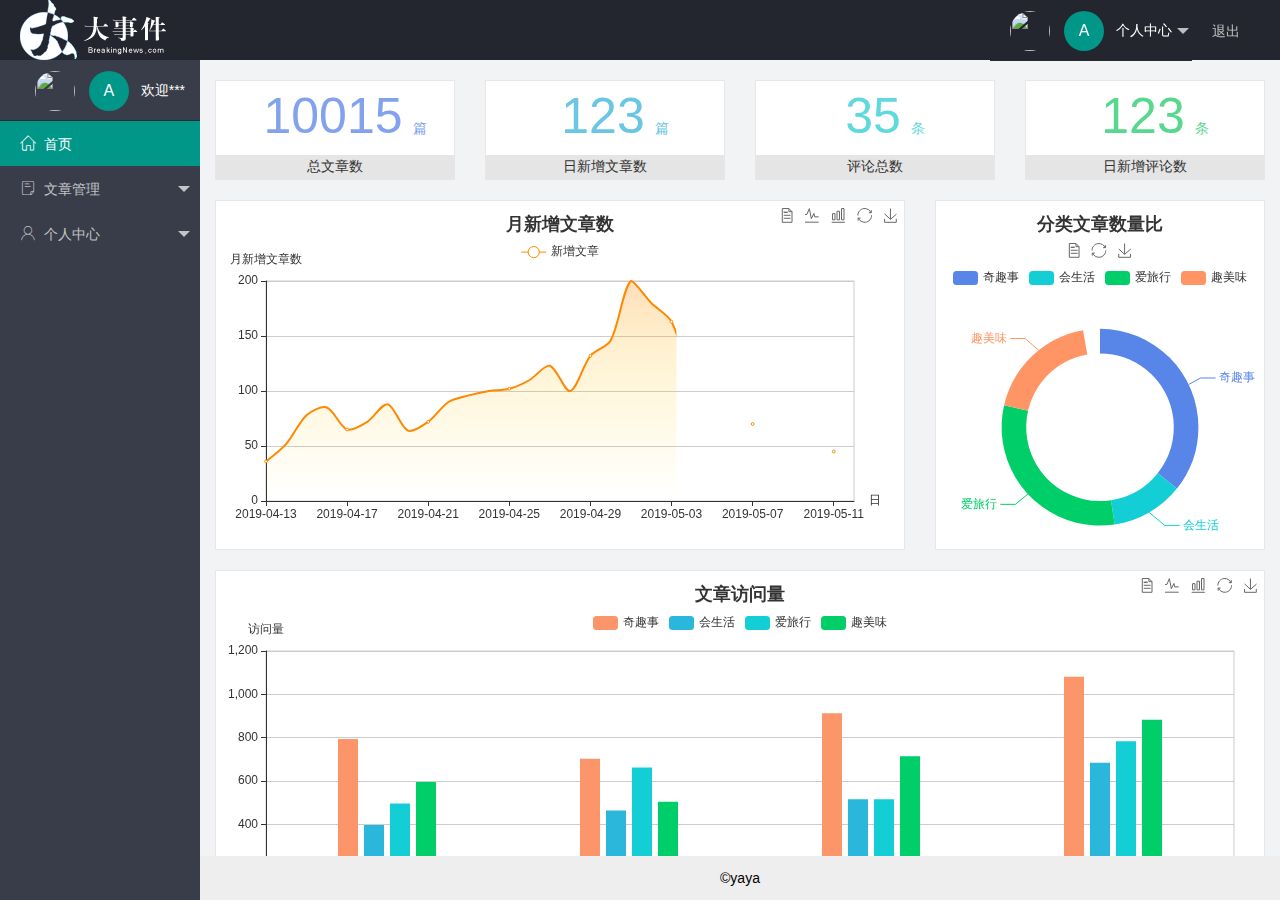
==== commit 056f6548: "完成个人中心的开发" ====
--- a/index.html
+++ b/index.html
@@ -25,9 +25,9 @@
                         个人中心
                     </a>
                     <dl class="layui-nav-child">
-                        <dd><a href="">基本资料</a></dd>
-                        <dd><a href="">更换头像</a></dd>
-                        <dd><a href="">重置密码</a></dd>
+                        <dd><a href="/user/user_info.html" target="fm">基本资料</a></dd>
+                        <dd><a href="/user/user_avatar.html" target="fm">更换头像</a></dd>
+                        <dd><a href="/user/user_pwd.html" target="fm">重置密码</a></dd>
                     </dl>
                 </li>
 
@@ -64,9 +64,12 @@
                     <li class="layui-nav-item">
                         <a href="javascript:;"><span class="iconfont icon-user"></span>个人中心</a>
                         <dl class="layui-nav-child">
-                            <dd><a href="javascript:;"><i class="layui-icon layui-icon-app"></i>基本资料</a></dd>
-                            <dd><a href="javascript:;"><i class="layui-icon layui-icon-app"></i>更换头像</a></dd>
-                            <dd><a href="javascript:;"><i class="layui-icon layui-icon-app"></i>重置密码</a></dd>
+                            <dd><a href="/user/user_info.html" target="fm"><i
+                                        class="layui-icon layui-icon-app"></i>基本资料</a></dd>
+                            <dd><a href="/user/user_avatar.html" target="fm"><i
+                                        class="layui-icon layui-icon-app"></i>更换头像</a></dd>
+                            <dd><a href="/user/user_pwd.html" target="fm"><i
+                                        class="layui-icon layui-icon-app"></i>重置密码</a></dd>
                         </dl>
                     </li>
                 </ul>
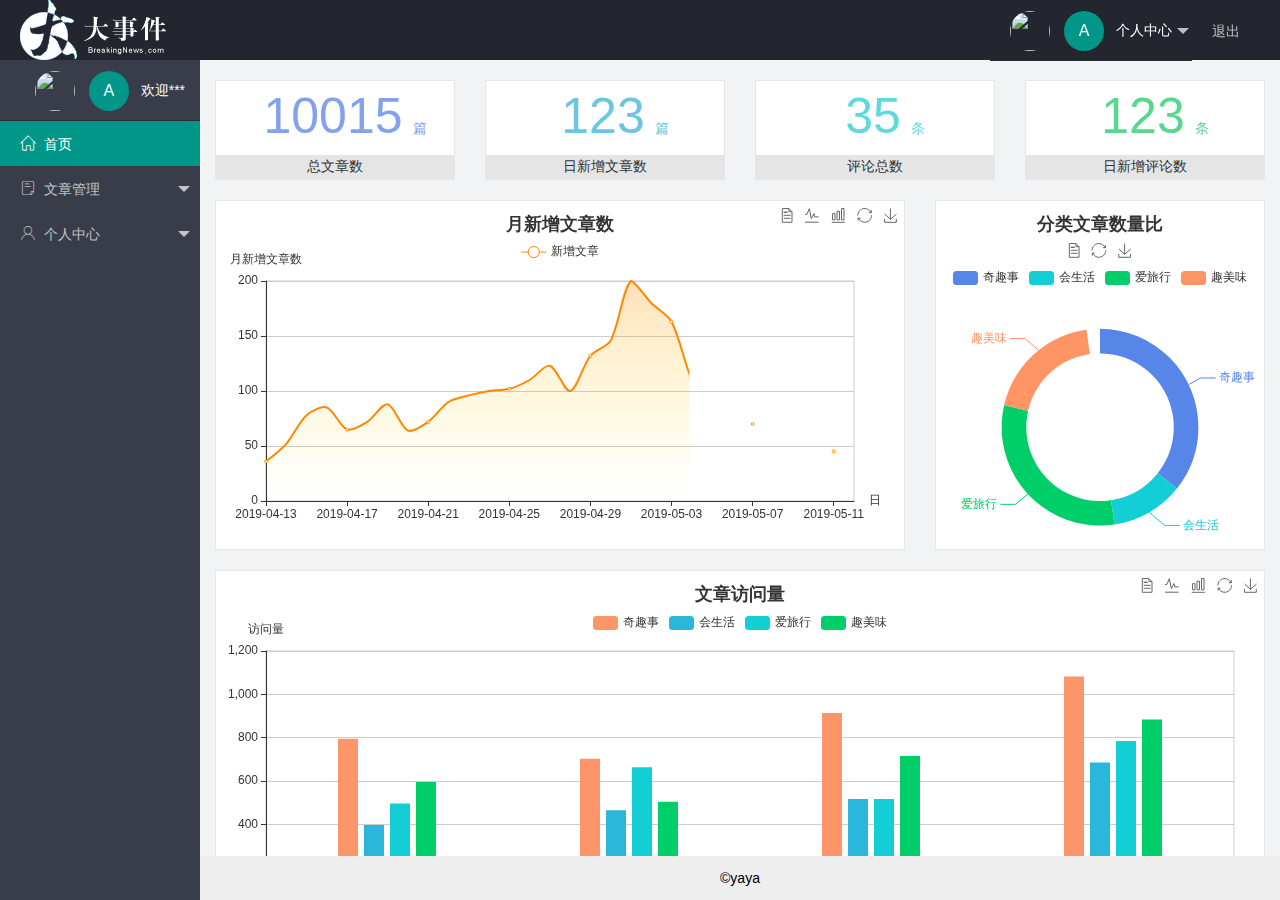
==== commit 45f296ee: "完成了文章管理相关功能的开发" ====
--- a/index.html
+++ b/index.html
@@ -55,10 +55,12 @@
                     <li class="layui-nav-item">
                         <a class="" href="javascript:;"><span class="iconfont icon-16"></span>文章管理</a>
                         <dl class="layui-nav-child">
-                            <dd><a href="javascript:;">
+                            <dd><a href="/article/arc_cate.html" target="fm">
                                     <i class="layui-icon layui-icon-app"></i>文章类别</a></dd>
-                            <dd><a href="javascript:;"> <i class="layui-icon layui-icon-app"></i>文章列表</a></dd>
-                            <dd><a href="javascript:;"> <i class="layui-icon layui-icon-app"></i>发布文章</a></dd>
+                            <dd><a href="/article/arc_list.html" target="fm"> <i
+                                        class="layui-icon layui-icon-app"></i>文章列表</a></dd>
+                            <dd><a href="/article/arc_pub.html" target="fm"> <i
+                                        class="layui-icon layui-icon-app"></i>发布文章</a></dd>
                         </dl>
                     </li>
                     <li class="layui-nav-item">
--- a/assets/lib/layui/css/layui.css
+++ b/assets/lib/layui/css/layui.css
@@ -1,3 +1,2 @@
 /** layui-v2.5.5 MIT License By https://www.layui.com */
- .layui-inline,img{display:inline-block;vertical-align:middle}h1,h2,h3,h4,h5,h6{font-weight:400}.layui-edge,.layui-header,.layui-inline,.layui-main{position:relative}.layui-body,.layui-edge,.layui-elip{overflow:hidden}.layui-btn,.layui-edge,.layui-inline,img{vertical-align:middle}.layui-btn,.layui-disabled,.layui-icon,.layui-unselect{-moz-user-select:none;-webkit-user-select:none;-ms-user-select:none}.layui-elip,.layui-form-checkbox span,.layui-form-pane .layui-form-label{text-overflow:ellipsis;white-space:nowrap}.layui-breadcrumb,.layui-tree-btnGroup{visibility:hidden}blockquote,body,button,dd,div,dl,dt,form,h1,h2,h3,h4,h5,h6,input,li,ol,p,pre,td,textarea,th,ul{margin:0;padding:0;-webkit-tap-highlight-color:rgba(0,0,0,0)}a:active,a:hover{outline:0}img{border:none}li{list-style:none}table{border-collapse:collapse;border-spacing:0}h4,h5,h6{font-size:100%}button,input,optgroup,option,select,textarea{font-family:inherit;font-size:inherit;font-style:inherit;font-weight:inherit;outline:0}pre{white-space:pre-wrap;white-space:-moz-pre-wrap;white-space:-pre-wrap;white-space:-o-pre-wrap;word-wrap:break-word}body{line-height:24px;font:14px Helvetica Neue,Helvetica,PingFang SC,Tahoma,Arial,sans-serif}hr{height:1px;margin:10px 0;border:0;clear:both}a{color:#333;text-decoration:none}a:hover{color:#777}a cite{font-style:normal;*cursor:pointer}.layui-border-box,.layui-border-box *{box-sizing:border-box}.layui-box,.layui-box *{box-sizing:content-box}.layui-clear{clear:both;*zoom:1}.layui-clear:after{content:'\20';clear:both;*zoom:1;display:block;height:0}.layui-inline{*display:inline;*zoom:1}.layui-edge{display:inline-block;width:0;height:0;border-width:6px;border-style:dashed;border-color:transparent}.layui-edge-top{top:-4px;border-bottom-color:#999;border-bottom-style:solid}.layui-edge-right{border-left-color:#999;border-left-style:solid}.layui-edge-bottom{top:2px;border-top-color:#999;border-top-style:solid}.layui-edge-left{border-right-color:#999;border-right-style:solid}.layui-disabled,.layui-disabled:hover{color:#d2d2d2!important;cursor:not-allowed!important}.layui-circle{border-radius:100%}.layui-show{display:block!important}.layui-hide{display:none!important}@font-face{font-family:layui-icon;src:url(../font/iconfont.eot?v=250);src:url(../font/iconfont.eot?v=250#iefix) format('embedded-opentype'),url(../font/iconfont.woff2?v=250) format('woff2'),url(../font/iconfont.woff?v=250) format('woff'),url(../font/iconfont.ttf?v=250) format('truetype'),url(../font/iconfont.svg?v=250#layui-icon) format('svg')}.layui-icon{font-family:layui-icon!important;font-size:16px;font-style:normal;-webkit-font-smoothing:antialiased;-moz-osx-font-smoothing:grayscale}.layui-icon-reply-fill:before{content:"\e611"}.layui-icon-set-fill:before{content:"\e614"}.layui-icon-menu-fill:before{content:"\e60f"}.layui-icon-search:before{content:"\e615"}.layui-icon-share:before{content:"\e641"}.layui-icon-set-sm:before{content:"\e620"}.layui-icon-engine:before{content:"\e628"}.layui-icon-close:before{content:"\1006"}.layui-icon-close-fill:before{content:"\1007"}.layui-icon-chart-screen:before{content:"\e629"}.layui-icon-star:before{content:"\e600"}.layui-icon-circle-dot:before{content:"\e617"}.layui-icon-chat:before{content:"\e606"}.layui-icon-release:before{content:"\e609"}.layui-icon-list:before{content:"\e60a"}.layui-icon-chart:before{content:"\e62c"}.layui-icon-ok-circle:before{content:"\1005"}.layui-icon-layim-theme:before{content:"\e61b"}.layui-icon-table:before{content:"\e62d"}.layui-icon-right:before{content:"\e602"}.layui-icon-left:before{content:"\e603"}.layui-icon-cart-simple:before{content:"\e698"}.layui-icon-face-cry:before{content:"\e69c"}.layui-icon-face-smile:before{content:"\e6af"}.layui-icon-survey:before{content:"\e6b2"}.layui-icon-tree:before{content:"\e62e"}.layui-icon-upload-circle:before{content:"\e62f"}.layui-icon-add-circle:before{content:"\e61f"}.layui-icon-download-circle:before{content:"\e601"}.layui-icon-templeate-1:before{content:"\e630"}.layui-icon-util:before{content:"\e631"}.layui-icon-face-surprised:before{content:"\e664"}.layui-icon-edit:before{content:"\e642"}.layui-icon-speaker:before{content:"\e645"}.layui-icon-down:before{content:"\e61a"}.layui-icon-file:before{content:"\e621"}.layui-icon-layouts:before{content:"\e632"}.layui-icon-rate-half:before{content:"\e6c9"}.layui-icon-add-circle-fine:before{content:"\e608"}.layui-icon-prev-circle:before{content:"\e633"}.layui-icon-read:before{content:"\e705"}.layui-icon-404:before{content:"\e61c"}.layui-icon-carousel:before{content:"\e634"}.layui-icon-help:before{content:"\e607"}.layui-icon-code-circle:before{content:"\e635"}.layui-icon-water:before{content:"\e636"}.layui-icon-username:before{content:"\e66f"}.layui-icon-find-fill:before{content:"\e670"}.layui-icon-about:before{content:"\e60b"}.layui-icon-location:before{content:"\e715"}.layui-icon-up:before{content:"\e619"}.layui-icon-pause:before{content:"\e651"}.layui-icon-date:before{content:"\e637"}.layui-icon-layim-uploadfile:before{content:"\e61d"}.layui-icon-delete:before{content:"\e640"}.layui-icon-play:before{content:"\e652"}.layui-icon-top:before{content:"\e604"}.layui-icon-friends:before{content:"\e612"}.layui-icon-refresh-3:before{content:"\e9aa"}.layui-icon-ok:before{content:"\e605"}.layui-icon-layer:before{content:"\e638"}.layui-icon-face-smile-fine:before{content:"\e60c"}.layui-icon-dollar:before{content:"\e659"}.layui-icon-group:before{content:"\e613"}.layui-icon-layim-download:before{content:"\e61e"}.layui-icon-picture-fine:before{content:"\e60d"}.layui-icon-link:before{content:"\e64c"}.layui-icon-diamond:before{content:"\e735"}.layui-icon-log:before{content:"\e60e"}.layui-icon-rate-solid:before{content:"\e67a"}.layui-icon-fonts-del:before{content:"\e64f"}.layui-icon-unlink:before{content:"\e64d"}.layui-icon-fonts-clear:before{content:"\e639"}.layui-icon-triangle-r:before{content:"\e623"}.layui-icon-circle:before{content:"\e63f"}.layui-icon-radio:before{content:"\e643"}.layui-icon-align-center:before{content:"\e647"}.layui-icon-align-right:before{content:"\e648"}.layui-icon-align-left:before{content:"\e649"}.layui-icon-loading-1:before{content:"\e63e"}.layui-icon-return:before{content:"\e65c"}.layui-icon-fonts-strong:before{content:"\e62b"}.layui-icon-upload:before{content:"\e67c"}.layui-icon-dialogue:before{content:"\e63a"}.layui-icon-video:before{content:"\e6ed"}.layui-icon-headset:before{content:"\e6fc"}.layui-icon-cellphone-fine:before{content:"\e63b"}.layui-icon-add-1:before{content:"\e654"}.layui-icon-face-smile-b:before{content:"\e650"}.layui-icon-fonts-html:before{content:"\e64b"}.layui-icon-form:before{content:"\e63c"}.layui-icon-cart:before{content:"\e657"}.layui-icon-camera-fill:before{content:"\e65d"}.layui-icon-tabs:before{content:"\e62a"}.layui-icon-fonts-code:before{content:"\e64e"}.layui-icon-fire:before{content:"\e756"}.layui-icon-set:before{content:"\e716"}.layui-icon-fonts-u:before{content:"\e646"}.layui-icon-triangle-d:before{content:"\e625"}.layui-icon-tips:before{content:"\e702"}.layui-icon-picture:before{content:"\e64a"}.layui-icon-more-vertical:before{content:""}.layui-icon-flag:before{content:"\e66c"}.layui-icon-loading:before{content:"\e63d"}.layui-icon-fonts-i:before{content:"\e644"}.layui-icon-refresh-1:before{content:"\e666"}.layui-icon-rmb:before{content:"\e65e"}.layui-icon-home:before{content:"\e68e"}.layui-icon-user:before{content:"\e770"}.layui-icon-notice:before{content:"\e667"}.layui-icon-login-weibo:before{content:"\e675"}.layui-icon-voice:before{content:"\e688"}.layui-icon-upload-drag:before{content:"\e681"}.layui-icon-login-qq:before{content:"\e676"}.layui-icon-snowflake:before{content:"\e6b1"}.layui-icon-file-b:before{content:"\e655"}.layui-icon-template:before{content:"\e663"}.layui-icon-auz:before{content:"\e672"}.layui-icon-console:before{content:"\e665"}.layui-icon-app:before{content:"\e653"}.layui-icon-prev:before{content:"\e65a"}.layui-icon-website:before{content:"\e7ae"}.layui-icon-next:before{content:"\e65b"}.layui-icon-component:before{content:"\e857"}.layui-icon-more:before{content:"\e65f"}.layui-icon-login-wechat:before{content:"\e677"}.layui-icon-shrink-right:before{content:"\e668"}.layui-icon-spread-left:before{content:"\e66b"}.layui-icon-camera:before{content:"\e660"}.layui-icon-note:before{content:"\e66e"}.layui-icon-refresh:before{content:"\e669"}.layui-icon-female:before{content:"\e661"}.layui-icon-male:before{content:"\e662"}.layui-icon-password:before{content:"\e673"}.layui-icon-senior:before{content:"\e674"}.layui-icon-theme:before{content:"\e66a"}.layui-icon-tread:before{content:"\e6c5"}.layui-icon-praise:before{content:"\e6c6"}.layui-icon-star-fill:before{content:"\e658"}.layui-icon-rate:before{content:"\e67b"}.layui-icon-template-1:before{content:"\e656"}.layui-icon-vercode:before{content:"\e679"}.layui-icon-cellphone:before{content:"\e678"}.layui-icon-screen-full:before{content:"\e622"}.layui-icon-screen-restore:before{content:"\e758"}.layui-icon-cols:before{content:"\e610"}.layui-icon-export:before{content:"\e67d"}.layui-icon-print:before{content:"\e66d"}.layui-icon-slider:before{content:"\e714"}.layui-icon-addition:before{content:"\e624"}.layui-icon-subtraction:before{content:"\e67e"}.layui-icon-service:before{content:"\e626"}.layui-icon-transfer:before{content:"\e691"}.layui-main{width:1140px;margin:0 auto}.layui-header{z-index:1000;height:60px}.layui-header a:hover{transition:all .5s;-webkit-transition:all .5s}.layui-side{position:fixed;left:0;top:0;bottom:0;z-index:999;width:200px;overflow-x:hidden}.layui-side-scroll{position:relative;width:220px;height:100%;overflow-x:hidden}.layui-body{position:absolute;left:200px;right:0;top:0;bottom:0;z-index:998;width:auto;overflow-y:auto;box-sizing:border-box}.layui-layout-body{overflow:hidden}.layui-layout-admin .layui-header{background-color:#23262E}.layui-layout-admin .layui-side{top:60px;width:200px;overflow-x:hidden}.layui-layout-admin .layui-body{position:fixed;top:60px;bottom:44px}.layui-layout-admin .layui-main{width:auto;margin:0 15px}.layui-layout-admin .layui-footer{position:fixed;left:200px;right:0;bottom:0;height:44px;line-height:44px;padding:0 15px;background-color:#eee}.layui-layout-admin .layui-logo{position:absolute;left:0;top:0;width:200px;height:100%;line-height:60px;text-align:center;color:#009688;font-size:16px}.layui-layout-admin .layui-header .layui-nav{background:0 0}.layui-layout-left{position:absolute!important;left:200px;top:0}.layui-layout-right{position:absolute!important;right:0;top:0}.layui-container{position:relative;margin:0 auto;padding:0 15px;box-sizing:border-box}.layui-fluid{position:relative;margin:0 auto;padding:0 15px}.layui-row:after,.layui-row:before{content:'';display:block;clear:both}.layui-col-lg1,.layui-col-lg10,.layui-col-lg11,.layui-col-lg12,.layui-col-lg2,.layui-col-lg3,.layui-col-lg4,.layui-col-lg5,.layui-col-lg6,.layui-col-lg7,.layui-col-lg8,.layui-col-lg9,.layui-col-md1,.layui-col-md10,.layui-col-md11,.layui-col-md12,.layui-col-md2,.layui-col-md3,.layui-col-md4,.layui-col-md5,.layui-col-md6,.layui-col-md7,.layui-col-md8,.layui-col-md9,.layui-col-sm1,.layui-col-sm10,.layui-col-sm11,.layui-col-sm12,.layui-col-sm2,.layui-col-sm3,.layui-col-sm4,.layui-col-sm5,.layui-col-sm6,.layui-col-sm7,.layui-col-sm8,.layui-col-sm9,.layui-col-xs1,.layui-col-xs10,.layui-col-xs11,.layui-col-xs12,.layui-col-xs2,.layui-col-xs3,.layui-col-xs4,.layui-col-xs5,.layui-col-xs6,.layui-col-xs7,.layui-col-xs8,.layui-col-xs9{position:relative;display:block;box-sizing:border-box}.layui-col-xs1,.layui-col-xs10,.layui-col-xs11,.layui-col-xs12,.layui-col-xs2,.layui-col-xs3,.layui-col-xs4,.layui-col-xs5,.layui-col-xs6,.layui-col-xs7,.layui-col-xs8,.layui-col-xs9{float:left}.layui-col-xs1{width:8.33333333%}.layui-col-xs2{width:16.66666667%}.layui-col-xs3{width:25%}.layui-col-xs4{width:33.33333333%}.layui-col-xs5{width:41.66666667%}.layui-col-xs6{width:50%}.layui-col-xs7{width:58.33333333%}.layui-col-xs8{width:66.66666667%}.layui-col-xs9{width:75%}.layui-col-xs10{width:83.33333333%}.layui-col-xs11{width:91.66666667%}.layui-col-xs12{width:100%}.layui-col-xs-offset1{margin-left:8.33333333%}.layui-col-xs-offset2{margin-left:16.66666667%}.layui-col-xs-offset3{margin-left:25%}.layui-col-xs-offset4{margin-left:33.33333333%}.layui-col-xs-offset5{margin-left:41.66666667%}.layui-col-xs-offset6{margin-left:50%}.layui-col-xs-offset7{margin-left:58.33333333%}.layui-col-xs-offset8{margin-left:66.66666667%}.layui-col-xs-offset9{margin-left:75%}.layui-col-xs-offset10{margin-left:83.33333333%}.layui-col-xs-offset11{margin-left:91.66666667%}.layui-col-xs-offset12{margin-left:100%}@media screen and (max-width:768px){.layui-hide-xs{display:none!important}.layui-show-xs-block{display:block!important}.layui-show-xs-inline{display:inline!important}.layui-show-xs-inline-block{display:inline-block!important}}@media screen and (min-width:768px){.layui-container{width:750px}.layui-hide-sm{display:none!important}.layui-show-sm-block{display:block!important}.layui-show-sm-inline{display:inline!important}.layui-show-sm-inline-block{display:inline-block!important}.layui-col-sm1,.layui-col-sm10,.layui-col-sm11,.layui-col-sm12,.layui-col-sm2,.layui-col-sm3,.layui-col-sm4,.layui-col-sm5,.layui-col-sm6,.layui-col-sm7,.layui-col-sm8,.layui-col-sm9{float:left}.layui-col-sm1{width:8.33333333%}.layui-col-sm2{width:16.66666667%}.layui-col-sm3{width:25%}.layui-col-sm4{width:33.33333333%}.layui-col-sm5{width:41.66666667%}.layui-col-sm6{width:50%}.layui-col-sm7{width:58.33333333%}.layui-col-sm8{width:66.66666667%}.layui-col-sm9{width:75%}.layui-col-sm10{width:83.33333333%}.layui-col-sm11{width:91.66666667%}.layui-col-sm12{width:100%}.layui-col-sm-offset1{margin-left:8.33333333%}.layui-col-sm-offset2{margin-left:16.66666667%}.layui-col-sm-offset3{margin-left:25%}.layui-col-sm-offset4{margin-left:33.33333333%}.layui-col-sm-offset5{margin-left:41.66666667%}.layui-col-sm-offset6{margin-left:50%}.layui-col-sm-offset7{margin-left:58.33333333%}.layui-col-sm-offset8{margin-left:66.66666667%}.layui-col-sm-offset9{margin-left:75%}.layui-col-sm-offset10{margin-left:83.33333333%}.layui-col-sm-offset11{margin-left:91.66666667%}.layui-col-sm-offset12{margin-left:100%}}@media screen and (min-width:992px){.layui-container{width:970px}.layui-hide-md{display:none!important}.layui-show-md-block{display:block!important}.layui-show-md-inline{display:inline!important}.layui-show-md-inline-block{display:inline-block!important}.layui-col-md1,.layui-col-md10,.layui-col-md11,.layui-col-md12,.layui-col-md2,.layui-col-md3,.layui-col-md4,.layui-col-md5,.layui-col-md6,.layui-col-md7,.layui-col-md8,.layui-col-md9{float:left}.layui-col-md1{width:8.33333333%}.layui-col-md2{width:16.66666667%}.layui-col-md3{width:25%}.layui-col-md4{width:33.33333333%}.layui-col-md5{width:41.66666667%}.layui-col-md6{width:50%}.layui-col-md7{width:58.33333333%}.layui-col-md8{width:66.66666667%}.layui-col-md9{width:75%}.layui-col-md10{width:83.33333333%}.layui-col-md11{width:91.66666667%}.layui-col-md12{width:100%}.layui-col-md-offset1{margin-left:8.33333333%}.layui-col-md-offset2{margin-left:16.66666667%}.layui-col-md-offset3{margin-left:25%}.layui-col-md-offset4{margin-left:33.33333333%}.layui-col-md-offset5{margin-left:41.66666667%}.layui-col-md-offset6{margin-left:50%}.layui-col-md-offset7{margin-left:58.33333333%}.layui-col-md-offset8{margin-left:66.66666667%}.layui-col-md-offset9{margin-left:75%}.layui-col-md-offset10{margin-left:83.33333333%}.layui-col-md-offset11{margin-left:91.66666667%}.layui-col-md-offset12{margin-left:100%}}@media screen and (min-width:1200px){.layui-container{width:1170px}.layui-hide-lg{display:none!important}.layui-show-lg-block{display:block!important}.layui-show-lg-inline{display:inline!important}.layui-show-lg-inline-block{display:inline-block!important}.layui-col-lg1,.layui-col-lg10,.layui-col-lg11,.layui-col-lg12,.layui-col-lg2,.layui-col-lg3,.layui-col-lg4,.layui-col-lg5,.layui-col-lg6,.layui-col-lg7,.layui-col-lg8,.layui-col-lg9{float:left}.layui-col-lg1{width:8.33333333%}.layui-col-lg2{width:16.66666667%}.layui-col-lg3{width:25%}.layui-col-lg4{width:33.33333333%}.layui-col-lg5{width:41.66666667%}.layui-col-lg6{width:50%}.layui-col-lg7{width:58.33333333%}.layui-col-lg8{width:66.66666667%}.layui-col-lg9{width:75%}.layui-col-lg10{width:83.33333333%}.layui-col-lg11{width:91.66666667%}.layui-col-lg12{width:100%}.layui-col-lg-offset1{margin-left:8.33333333%}.layui-col-lg-offset2{margin-left:16.66666667%}.layui-col-lg-offset3{margin-left:25%}.layui-col-lg-offset4{margin-left:33.33333333%}.layui-col-lg-offset5{margin-left:41.66666667%}.layui-col-lg-offset6{margin-left:50%}.layui-col-lg-offset7{margin-left:58.33333333%}.layui-col-lg-offset8{margin-left:66.66666667%}.layui-col-lg-offset9{margin-left:75%}.layui-col-lg-offset10{margin-left:83.33333333%}.layui-col-lg-offset11{margin-left:91.66666667%}.layui-col-lg-offset12{margin-left:100%}}.layui-col-space1{margin:-.5px}.layui-col-space1>*{padding:.5px}.layui-col-space3{margin:-1.5px}.layui-col-space3>*{padding:1.5px}.layui-col-space5{margin:-2.5px}.layui-col-space5>*{padding:2.5px}.layui-col-space8{margin:-3.5px}.layui-col-space8>*{padding:3.5px}.layui-col-space10{margin:-5px}.layui-col-space10>*{padding:5px}.layui-col-space12{margin:-6px}.layui-col-space12>*{padding:6px}.layui-col-space15{margin:-7.5px}.layui-col-space15>*{padding:7.5px}.layui-col-space18{margin:-9px}.layui-col-space18>*{padding:9px}.layui-col-space20{margin:-10px}.layui-col-space20>*{padding:10px}.layui-col-space22{margin:-11px}.layui-col-space22>*{padding:11px}.layui-col-space25{margin:-12.5px}.layui-col-space25>*{padding:12.5px}.layui-col-space30{margin:-15px}.layui-col-space30>*{padding:15px}.layui-btn,.layui-input,.layui-select,.layui-textarea,.layui-upload-button{outline:0;-webkit-appearance:none;transition:all .3s;-webkit-transition:all .3s;box-sizing:border-box}.layui-elem-quote{margin-bottom:10px;padding:15px;line-height:22px;border-left:5px solid #009688;border-radius:0 2px 2px 0;background-color:#f2f2f2}.layui-quote-nm{border-style:solid;border-width:1px 1px 1px 5px;background:0 0}.layui-elem-field{margin-bottom:10px;padding:0;border-width:1px;border-style:solid}.layui-elem-field legend{margin-left:20px;padding:0 10px;font-size:20px;font-weight:300}.layui-field-title{margin:10px 0 20px;border-width:1px 0 0}.layui-field-box{padding:10px 15px}.layui-field-title .layui-field-box{padding:10px 0}.layui-progress{position:relative;height:6px;border-radius:20px;background-color:#e2e2e2}.layui-progress-bar{position:absolute;left:0;top:0;width:0;max-width:100%;height:6px;border-radius:20px;text-align:right;background-color:#5FB878;transition:all .3s;-webkit-transition:all .3s}.layui-progress-big,.layui-progress-big .layui-progress-bar{height:18px;line-height:18px}.layui-progress-text{position:relative;top:-20px;line-height:18px;font-size:12px;color:#666}.layui-progress-big .layui-progress-text{position:static;padding:0 10px;color:#fff}.layui-collapse{border-width:1px;border-style:solid;border-radius:2px}.layui-colla-content,.layui-colla-item{border-top-width:1px;border-top-style:solid}.layui-colla-item:first-child{border-top:none}.layui-colla-title{position:relative;height:42px;line-height:42px;padding:0 15px 0 35px;color:#333;background-color:#f2f2f2;cursor:pointer;font-size:14px;overflow:hidden}.layui-colla-content{display:none;padding:10px 15px;line-height:22px;color:#666}.layui-colla-icon{position:absolute;left:15px;top:0;font-size:14px}.layui-card{margin-bottom:15px;border-radius:2px;background-color:#fff;box-shadow:0 1px 2px 0 rgba(0,0,0,.05)}.layui-card:last-child{margin-bottom:0}.layui-card-header{position:relative;height:42px;line-height:42px;padding:0 15px;border-bottom:1px solid #f6f6f6;color:#333;border-radius:2px 2px 0 0;font-size:14px}.layui-bg-black,.layui-bg-blue,.layui-bg-cyan,.layui-bg-green,.layui-bg-orange,.layui-bg-red{color:#fff!important}.layui-card-body{position:relative;padding:10px 15px;line-height:24px}.layui-card-body[pad15]{padding:15px}.layui-card-body[pad20]{padding:20px}.layui-card-body .layui-table{margin:5px 0}.layui-card .layui-tab{margin:0}.layui-panel-window{position:relative;padding:15px;border-radius:0;border-top:5px solid #E6E6E6;background-color:#fff}.layui-auxiliar-moving{position:fixed;left:0;right:0;top:0;bottom:0;width:100%;height:100%;background:0 0;z-index:9999999999}.layui-form-label,.layui-form-mid,.layui-form-select,.layui-input-block,.layui-input-inline,.layui-textarea{position:relative}.layui-bg-red{background-color:#FF5722!important}.layui-bg-orange{background-color:#FFB800!important}.layui-bg-green{background-color:#009688!important}.layui-bg-cyan{background-color:#2F4056!important}.layui-bg-blue{background-color:#1E9FFF!important}.layui-bg-black{background-color:#393D49!important}.layui-bg-gray{background-color:#eee!important;color:#666!important}.layui-badge-rim,.layui-colla-content,.layui-colla-item,.layui-collapse,.layui-elem-field,.layui-form-pane .layui-form-item[pane],.layui-form-pane .layui-form-label,.layui-input,.layui-layedit,.layui-layedit-tool,.layui-quote-nm,.layui-select,.layui-tab-bar,.layui-tab-card,.layui-tab-title,.layui-tab-title .layui-this:after,.layui-textarea{border-color:#e6e6e6}.layui-timeline-item:before,hr{background-color:#e6e6e6}.layui-text{line-height:22px;font-size:14px;color:#666}.layui-text h1,.layui-text h2,.layui-text h3{font-weight:500;color:#333}.layui-text h1{font-size:30px}.layui-text h2{font-size:24px}.layui-text h3{font-size:18px}.layui-text a:not(.layui-btn){color:#01AAED}.layui-text a:not(.layui-btn):hover{text-decoration:underline}.layui-text ul{padding:5px 0 5px 15px}.layui-text ul li{margin-top:5px;list-style-type:disc}.layui-text em,.layui-word-aux{color:#999!important;padding:0 5px!important}.layui-btn{display:inline-block;height:38px;line-height:38px;padding:0 18px;background-color:#009688;color:#fff;white-space:nowrap;text-align:center;font-size:14px;border:none;border-radius:2px;cursor:pointer}.layui-btn:hover{opacity:.8;filter:alpha(opacity=80);color:#fff}.layui-btn:active{opacity:1;filter:alpha(opacity=100)}.layui-btn+.layui-btn{margin-left:10px}.layui-btn-container{font-size:0}.layui-btn-container .layui-btn{margin-right:10px;margin-bottom:10px}.layui-btn-container .layui-btn+.layui-btn{margin-left:0}.layui-table .layui-btn-container .layui-btn{margin-bottom:9px}.layui-btn-radius{border-radius:100px}.layui-btn .layui-icon{margin-right:3px;font-size:18px;vertical-align:bottom;vertical-align:middle\9}.layui-btn-primary{border:1px solid #C9C9C9;background-color:#fff;color:#555}.layui-btn-primary:hover{border-color:#009688;color:#333}.layui-btn-normal{background-color:#1E9FFF}.layui-btn-warm{background-color:#FFB800}.layui-btn-danger{background-color:#FF5722}.layui-btn-checked{background-color:#5FB878}.layui-btn-disabled,.layui-btn-disabled:active,.layui-btn-disabled:hover{border:1px solid #e6e6e6;background-color:#FBFBFB;color:#C9C9C9;cursor:not-allowed;opacity:1}.layui-btn-lg{height:44px;line-height:44px;padding:0 25px;font-size:16px}.layui-btn-sm{height:30px;line-height:30px;padding:0 10px;font-size:12px}.layui-btn-sm i{font-size:16px!important}.layui-btn-xs{height:22px;line-height:22px;padding:0 5px;font-size:12px}.layui-btn-xs i{font-size:14px!important}.layui-btn-group{display:inline-block;vertical-align:middle;font-size:0}.layui-btn-group .layui-btn{margin-left:0!important;margin-right:0!important;border-left:1px solid rgba(255,255,255,.5);border-radius:0}.layui-btn-group .layui-btn-primary{border-left:none}.layui-btn-group .layui-btn-primary:hover{border-color:#C9C9C9;color:#009688}.layui-btn-group .layui-btn:first-child{border-left:none;border-radius:2px 0 0 2px}.layui-btn-group .layui-btn-primary:first-child{border-left:1px solid #c9c9c9}.layui-btn-group .layui-btn:last-child{border-radius:0 2px 2px 0}.layui-btn-group .layui-btn+.layui-btn{margin-left:0}.layui-btn-group+.layui-btn-group{margin-left:10px}.layui-btn-fluid{width:100%}.layui-input,.layui-select,.layui-textarea{height:38px;line-height:1.3;line-height:38px\9;border-width:1px;border-style:solid;background-color:#fff;border-radius:2px}.layui-input::-webkit-input-placeholder,.layui-select::-webkit-input-placeholder,.layui-textarea::-webkit-input-placeholder{line-height:1.3}.layui-input,.layui-textarea{display:block;width:100%;padding-left:10px}.layui-input:hover,.layui-textarea:hover{border-color:#D2D2D2!important}.layui-input:focus,.layui-textarea:focus{border-color:#C9C9C9!important}.layui-textarea{min-height:100px;height:auto;line-height:20px;padding:6px 10px;resize:vertical}.layui-select{padding:0 10px}.layui-form input[type=checkbox],.layui-form input[type=radio],.layui-form select{display:none}.layui-form [lay-ignore]{display:initial}.layui-form-item{margin-bottom:15px;clear:both;*zoom:1}.layui-form-item:after{content:'\20';clear:both;*zoom:1;display:block;height:0}.layui-form-label{float:left;display:block;padding:9px 15px;width:80px;font-weight:400;line-height:20px;text-align:right}.layui-form-label-col{display:block;float:none;padding:9px 0;line-height:20px;text-align:left}.layui-form-item .layui-inline{margin-bottom:5px;margin-right:10px}.layui-input-block{margin-left:110px;min-height:36px}.layui-input-inline{display:inline-block;vertical-align:middle}.layui-form-item .layui-input-inline{float:left;width:190px;margin-right:10px}.layui-form-text .layui-input-inline{width:auto}.layui-form-mid{float:left;display:block;padding:9px 0!important;line-height:20px;margin-right:10px}.layui-form-danger+.layui-form-select .layui-input,.layui-form-danger:focus{border-color:#FF5722!important}.layui-form-select .layui-input{padding-right:30px;cursor:pointer}.layui-form-select .layui-edge{position:absolute;right:10px;top:50%;margin-top:-3px;cursor:pointer;border-width:6px;border-top-color:#c2c2c2;border-top-style:solid;transition:all .3s;-webkit-transition:all .3s}.layui-form-select dl{display:none;position:absolute;left:0;top:42px;padding:5px 0;z-index:899;min-width:100%;border:1px solid #d2d2d2;max-height:300px;overflow-y:auto;background-color:#fff;border-radius:2px;box-shadow:0 2px 4px rgba(0,0,0,.12);box-sizing:border-box}.layui-form-select dl dd,.layui-form-select dl dt{padding:0 10px;line-height:36px;white-space:nowrap;overflow:hidden;text-overflow:ellipsis}.layui-form-select dl dt{font-size:12px;color:#999}.layui-form-select dl dd{cursor:pointer}.layui-form-select dl dd:hover{background-color:#f2f2f2;-webkit-transition:.5s all;transition:.5s all}.layui-form-select .layui-select-group dd{padding-left:20px}.layui-form-select dl dd.layui-select-tips{padding-left:10px!important;color:#999}.layui-form-select dl dd.layui-this{background-color:#5FB878;color:#fff}.layui-form-checkbox,.layui-form-select dl dd.layui-disabled{background-color:#fff}.layui-form-selected dl{display:block}.layui-form-checkbox,.layui-form-checkbox *,.layui-form-switch{display:inline-block;vertical-align:middle}.layui-form-selected .layui-edge{margin-top:-9px;-webkit-transform:rotate(180deg);transform:rotate(180deg);margin-top:-3px\9}:root .layui-form-selected .layui-edge{margin-top:-9px\0/IE9}.layui-form-selectup dl{top:auto;bottom:42px}.layui-select-none{margin:5px 0;text-align:center;color:#999}.layui-select-disabled .layui-disabled{border-color:#eee!important}.layui-select-disabled .layui-edge{border-top-color:#d2d2d2}.layui-form-checkbox{position:relative;height:30px;line-height:30px;margin-right:10px;padding-right:30px;cursor:pointer;font-size:0;-webkit-transition:.1s linear;transition:.1s linear;box-sizing:border-box}.layui-form-checkbox span{padding:0 10px;height:100%;font-size:14px;border-radius:2px 0 0 2px;background-color:#d2d2d2;color:#fff;overflow:hidden}.layui-form-checkbox:hover span{background-color:#c2c2c2}.layui-form-checkbox i{position:absolute;right:0;top:0;width:30px;height:28px;border:1px solid #d2d2d2;border-left:none;border-radius:0 2px 2px 0;color:#fff;font-size:20px;text-align:center}.layui-form-checkbox:hover i{border-color:#c2c2c2;color:#c2c2c2}.layui-form-checked,.layui-form-checked:hover{border-color:#5FB878}.layui-form-checked span,.layui-form-checked:hover span{background-color:#5FB878}.layui-form-checked i,.layui-form-checked:hover i{color:#5FB878}.layui-form-item .layui-form-checkbox{margin-top:4px}.layui-form-checkbox[lay-skin=primary]{height:auto!important;line-height:normal!important;min-width:18px;min-height:18px;border:none!important;margin-right:0;padding-left:28px;padding-right:0;background:0 0}.layui-form-checkbox[lay-skin=primary] span{padding-left:0;padding-right:15px;line-height:18px;background:0 0;color:#666}.layui-form-checkbox[lay-skin=primary] i{right:auto;left:0;width:16px;height:16px;line-height:16px;border:1px solid #d2d2d2;font-size:12px;border-radius:2px;background-color:#fff;-webkit-transition:.1s linear;transition:.1s linear}.layui-form-checkbox[lay-skin=primary]:hover i{border-color:#5FB878;color:#fff}.layui-form-checked[lay-skin=primary] i{border-color:#5FB878!important;background-color:#5FB878;color:#fff}.layui-checkbox-disbaled[lay-skin=primary] span{background:0 0!important;color:#c2c2c2}.layui-checkbox-disbaled[lay-skin=primary]:hover i{border-color:#d2d2d2}.layui-form-item .layui-form-checkbox[lay-skin=primary]{margin-top:10px}.layui-form-switch{position:relative;height:22px;line-height:22px;min-width:35px;padding:0 5px;margin-top:8px;border:1px solid #d2d2d2;border-radius:20px;cursor:pointer;background-color:#fff;-webkit-transition:.1s linear;transition:.1s linear}.layui-form-switch i{position:absolute;left:5px;top:3px;width:16px;height:16px;border-radius:20px;background-color:#d2d2d2;-webkit-transition:.1s linear;transition:.1s linear}.layui-form-switch em{position:relative;top:0;width:25px;margin-left:21px;padding:0!important;text-align:center!important;color:#999!important;font-style:normal!important;font-size:12px}.layui-form-onswitch{border-color:#5FB878;background-color:#5FB878}.layui-checkbox-disbaled,.layui-checkbox-disbaled i{border-color:#e2e2e2!important}.layui-form-onswitch i{left:100%;margin-left:-21px;background-color:#fff}.layui-form-onswitch em{margin-left:5px;margin-right:21px;color:#fff!important}.layui-checkbox-disbaled span{background-color:#e2e2e2!important}.layui-checkbox-disbaled:hover i{color:#fff!important}[lay-radio]{display:none}.layui-form-radio,.layui-form-radio *{display:inline-block;vertical-align:middle}.layui-form-radio{line-height:28px;margin:6px 10px 0 0;padding-right:10px;cursor:pointer;font-size:0}.layui-form-radio *{font-size:14px}.layui-form-radio>i{margin-right:8px;font-size:22px;color:#c2c2c2}.layui-form-radio>i:hover,.layui-form-radioed>i{color:#5FB878}.layui-radio-disbaled>i{color:#e2e2e2!important}.layui-form-pane .layui-form-label{width:110px;padding:8px 15px;height:38px;line-height:20px;border-width:1px;border-style:solid;border-radius:2px 0 0 2px;text-align:center;background-color:#FBFBFB;overflow:hidden;box-sizing:border-box}.layui-form-pane .layui-input-inline{margin-left:-1px}.layui-form-pane .layui-input-block{margin-left:110px;left:-1px}.layui-form-pane .layui-input{border-radius:0 2px 2px 0}.layui-form-pane .layui-form-text .layui-form-label{float:none;width:100%;border-radius:2px;box-sizing:border-box;text-align:left}.layui-form-pane .layui-form-text .layui-input-inline{display:block;margin:0;top:-1px;clear:both}.layui-form-pane .layui-form-text .layui-input-block{margin:0;left:0;top:-1px}.layui-form-pane .layui-form-text .layui-textarea{min-height:100px;border-radius:0 0 2px 2px}.layui-form-pane .layui-form-checkbox{margin:4px 0 4px 10px}.layui-form-pane .layui-form-radio,.layui-form-pane .layui-form-switch{margin-top:6px;margin-left:10px}.layui-form-pane .layui-form-item[pane]{position:relative;border-width:1px;border-style:solid}.layui-form-pane .layui-form-item[pane] .layui-form-label{position:absolute;left:0;top:0;height:100%;border-width:0 1px 0 0}.layui-form-pane .layui-form-item[pane] .layui-input-inline{margin-left:110px}@media screen and (max-width:450px){.layui-form-item .layui-form-label{text-overflow:ellipsis;overflow:hidden;white-space:nowrap}.layui-form-item .layui-inline{display:block;margin-right:0;margin-bottom:20px;clear:both}.layui-form-item .layui-inline:after{content:'\20';clear:both;display:block;height:0}.layui-form-item .layui-input-inline{display:block;float:none;left:-3px;width:auto;margin:0 0 10px 112px}.layui-form-item .layui-input-inline+.layui-form-mid{margin-left:110px;top:-5px;padding:0}.layui-form-item .layui-form-checkbox{margin-right:5px;margin-bottom:5px}}.layui-layedit{border-width:1px;border-style:solid;border-radius:2px}.layui-layedit-tool{padding:3px 5px;border-bottom-width:1px;border-bottom-style:solid;font-size:0}.layedit-tool-fixed{position:fixed;top:0;border-top:1px solid #e2e2e2}.layui-layedit-tool .layedit-tool-mid,.layui-layedit-tool .layui-icon{display:inline-block;vertical-align:middle;text-align:center;font-size:14px}.layui-layedit-tool .layui-icon{position:relative;width:32px;height:30px;line-height:30px;margin:3px 5px;color:#777;cursor:pointer;border-radius:2px}.layui-layedit-tool .layui-icon:hover{color:#393D49}.layui-layedit-tool .layui-icon:active{color:#000}.layui-layedit-tool .layedit-tool-active{background-color:#e2e2e2;color:#000}.layui-layedit-tool .layui-disabled,.layui-layedit-tool .layui-disabled:hover{color:#d2d2d2;cursor:not-allowed}.layui-layedit-tool .layedit-tool-mid{width:1px;height:18px;margin:0 10px;background-color:#d2d2d2}.layedit-tool-html{width:50px!important;font-size:30px!important}.layedit-tool-b,.layedit-tool-code,.layedit-tool-help{font-size:16px!important}.layedit-tool-d,.layedit-tool-face,.layedit-tool-image,.layedit-tool-unlink{font-size:18px!important}.layedit-tool-image input{position:absolute;font-size:0;left:0;top:0;width:100%;height:100%;opacity:.01;filter:Alpha(opacity=1);cursor:pointer}.layui-layedit-iframe iframe{display:block;width:100%}#LAY_layedit_code{overflow:hidden}.layui-laypage{display:inline-block;*display:inline;*zoom:1;vertical-align:middle;margin:10px 0;font-size:0}.layui-laypage>a:first-child,.layui-laypage>a:first-child em{border-radius:2px 0 0 2px}.layui-laypage>a:last-child,.layui-laypage>a:last-child em{border-radius:0 2px 2px 0}.layui-laypage>:first-child{margin-left:0!important}.layui-laypage>:last-child{margin-right:0!important}.layui-laypage a,.layui-laypage button,.layui-laypage input,.layui-laypage select,.layui-laypage span{border:1px solid #e2e2e2}.layui-laypage a,.layui-laypage span{display:inline-block;*display:inline;*zoom:1;vertical-align:middle;padding:0 15px;height:28px;line-height:28px;margin:0 -1px 5px 0;background-color:#fff;color:#333;font-size:12px}.layui-flow-more a *,.layui-laypage input,.layui-table-view select[lay-ignore]{display:inline-block}.layui-laypage a:hover{color:#009688}.layui-laypage em{font-style:normal}.layui-laypage .layui-laypage-spr{color:#999;font-weight:700}.layui-laypage a{text-decoration:none}.layui-laypage .layui-laypage-curr{position:relative}.layui-laypage .layui-laypage-curr em{position:relative;color:#fff}.layui-laypage .layui-laypage-curr .layui-laypage-em{position:absolute;left:-1px;top:-1px;padding:1px;width:100%;height:100%;background-color:#009688}.layui-laypage-em{border-radius:2px}.layui-laypage-next em,.layui-laypage-prev em{font-family:Sim sun;font-size:16px}.layui-laypage .layui-laypage-count,.layui-laypage .layui-laypage-limits,.layui-laypage .layui-laypage-refresh,.layui-laypage .layui-laypage-skip{margin-left:10px;margin-right:10px;padding:0;border:none}.layui-laypage .layui-laypage-limits,.layui-laypage .layui-laypage-refresh{vertical-align:top}.layui-laypage .layui-laypage-refresh i{font-size:18px;cursor:pointer}.layui-laypage select{height:22px;padding:3px;border-radius:2px;cursor:pointer}.layui-laypage .layui-laypage-skip{height:30px;line-height:30px;color:#999}.layui-laypage button,.layui-laypage input{height:30px;line-height:30px;border-radius:2px;vertical-align:top;background-color:#fff;box-sizing:border-box}.layui-laypage input{width:40px;margin:0 10px;padding:0 3px;text-align:center}.layui-laypage input:focus,.layui-laypage select:focus{border-color:#009688!important}.layui-laypage button{margin-left:10px;padding:0 10px;cursor:pointer}.layui-table,.layui-table-view{margin:10px 0}.layui-flow-more{margin:10px 0;text-align:center;color:#999;font-size:14px}.layui-flow-more a{height:32px;line-height:32px}.layui-flow-more a *{vertical-align:top}.layui-flow-more a cite{padding:0 20px;border-radius:3px;background-color:#eee;color:#333;font-style:normal}.layui-flow-more a cite:hover{opacity:.8}.layui-flow-more a i{font-size:30px;color:#737383}.layui-table{width:100%;background-color:#fff;color:#666}.layui-table tr{transition:all .3s;-webkit-transition:all .3s}.layui-table th{text-align:left;font-weight:400}.layui-table tbody tr:hover,.layui-table thead tr,.layui-table-click,.layui-table-header,.layui-table-hover,.layui-table-mend,.layui-table-patch,.layui-table-tool,.layui-table-total,.layui-table-total tr,.layui-table[lay-even] tr:nth-child(even){background-color:#f2f2f2}.layui-table td,.layui-table th,.layui-table-col-set,.layui-table-fixed-r,.layui-table-grid-down,.layui-table-header,.layui-table-page,.layui-table-tips-main,.layui-table-tool,.layui-table-total,.layui-table-view,.layui-table[lay-skin=line],.layui-table[lay-skin=row]{border-width:1px;border-style:solid;border-color:#e6e6e6}.layui-table td,.layui-table th{position:relative;padding:9px 15px;min-height:20px;line-height:20px;font-size:14px}.layui-table[lay-skin=line] td,.layui-table[lay-skin=line] th{border-width:0 0 1px}.layui-table[lay-skin=row] td,.layui-table[lay-skin=row] th{border-width:0 1px 0 0}.layui-table[lay-skin=nob] td,.layui-table[lay-skin=nob] th{border:none}.layui-table img{max-width:100px}.layui-table[lay-size=lg] td,.layui-table[lay-size=lg] th{padding:15px 30px}.layui-table-view .layui-table[lay-size=lg] .layui-table-cell{height:40px;line-height:40px}.layui-table[lay-size=sm] td,.layui-table[lay-size=sm] th{font-size:12px;padding:5px 10px}.layui-table-view .layui-table[lay-size=sm] .layui-table-cell{height:20px;line-height:20px}.layui-table[lay-data]{display:none}.layui-table-box{position:relative;overflow:hidden}.layui-table-view .layui-table{position:relative;width:auto;margin:0}.layui-table-view .layui-table[lay-skin=line]{border-width:0 1px 0 0}.layui-table-view .layui-table[lay-skin=row]{border-width:0 0 1px}.layui-table-view .layui-table td,.layui-table-view .layui-table th{padding:5px 0;border-top:none;border-left:none}.layui-table-view .layui-table th.layui-unselect .layui-table-cell span{cursor:pointer}.layui-table-view .layui-table td{cursor:default}.layui-table-view .layui-table td[data-edit=text]{cursor:text}.layui-table-view .layui-form-checkbox[lay-skin=primary] i{width:18px;height:18px}.layui-table-view .layui-form-radio{line-height:0;padding:0}.layui-table-view .layui-form-radio>i{margin:0;font-size:20px}.layui-table-init{position:absolute;left:0;top:0;width:100%;height:100%;text-align:center;z-index:110}.layui-table-init .layui-icon{position:absolute;left:50%;top:50%;margin:-15px 0 0 -15px;font-size:30px;color:#c2c2c2}.layui-table-header{border-width:0 0 1px;overflow:hidden}.layui-table-header .layui-table{margin-bottom:-1px}.layui-table-tool .layui-inline[lay-event]{position:relative;width:26px;height:26px;padding:5px;line-height:16px;margin-right:10px;text-align:center;color:#333;border:1px solid #ccc;cursor:pointer;-webkit-transition:.5s all;transition:.5s all}.layui-table-tool .layui-inline[lay-event]:hover{border:1px solid #999}.layui-table-tool-temp{padding-right:120px}.layui-table-tool-self{position:absolute;right:17px;top:10px}.layui-table-tool .layui-table-tool-self .layui-inline[lay-event]{margin:0 0 0 10px}.layui-table-tool-panel{position:absolute;top:29px;left:-1px;padding:5px 0;min-width:150px;min-height:40px;border:1px solid #d2d2d2;text-align:left;overflow-y:auto;background-color:#fff;box-shadow:0 2px 4px rgba(0,0,0,.12)}.layui-table-cell,.layui-table-tool-panel li{overflow:hidden;text-overflow:ellipsis;white-space:nowrap}.layui-table-tool-panel li{padding:0 10px;line-height:30px;-webkit-transition:.5s all;transition:.5s all}.layui-table-tool-panel li .layui-form-checkbox[lay-skin=primary]{width:100%;padding-left:28px}.layui-table-tool-panel li:hover{background-color:#f2f2f2}.layui-table-tool-panel li .layui-form-checkbox[lay-skin=primary] i{position:absolute;left:0;top:0}.layui-table-tool-panel li .layui-form-checkbox[lay-skin=primary] span{padding:0}.layui-table-tool .layui-table-tool-self .layui-table-tool-panel{left:auto;right:-1px}.layui-table-col-set{position:absolute;right:0;top:0;width:20px;height:100%;border-width:0 0 0 1px;background-color:#fff}.layui-table-sort{width:10px;height:20px;margin-left:5px;cursor:pointer!important}.layui-table-sort .layui-edge{position:absolute;left:5px;border-width:5px}.layui-table-sort .layui-table-sort-asc{top:3px;border-top:none;border-bottom-style:solid;border-bottom-color:#b2b2b2}.layui-table-sort .layui-table-sort-asc:hover{border-bottom-color:#666}.layui-table-sort .layui-table-sort-desc{bottom:5px;border-bottom:none;border-top-style:solid;border-top-color:#b2b2b2}.layui-table-sort .layui-table-sort-desc:hover{border-top-color:#666}.layui-table-sort[lay-sort=asc] .layui-table-sort-asc{border-bottom-color:#000}.layui-table-sort[lay-sort=desc] .layui-table-sort-desc{border-top-color:#000}.layui-table-cell{height:28px;line-height:28px;padding:0 15px;position:relative;box-sizing:border-box}.layui-table-cell .layui-form-checkbox[lay-skin=primary]{top:-1px;padding:0}.layui-table-cell .layui-table-link{color:#01AAED}.laytable-cell-checkbox,.laytable-cell-numbers,.laytable-cell-radio,.laytable-cell-space{padding:0;text-align:center}.layui-table-body{position:relative;overflow:auto;margin-right:-1px;margin-bottom:-1px}.layui-table-body .layui-none{line-height:26px;padding:15px;text-align:center;color:#999}.layui-table-fixed{position:absolute;left:0;top:0;z-index:101}.layui-table-fixed .layui-table-body{overflow:hidden}.layui-table-fixed-l{box-shadow:0 -1px 8px rgba(0,0,0,.08)}.layui-table-fixed-r{left:auto;right:-1px;border-width:0 0 0 1px;box-shadow:-1px 0 8px rgba(0,0,0,.08)}.layui-table-fixed-r .layui-table-header{position:relative;overflow:visible}.layui-table-mend{position:absolute;right:-49px;top:0;height:100%;width:50px}.layui-table-tool{position:relative;z-index:890;width:100%;min-height:50px;line-height:30px;padding:10px 15px;border-width:0 0 1px}.layui-table-tool .layui-btn-container{margin-bottom:-10px}.layui-table-page,.layui-table-total{border-width:1px 0 0;margin-bottom:-1px;overflow:hidden}.layui-table-page{position:relative;width:100%;padding:7px 7px 0;height:41px;font-size:12px;white-space:nowrap}.layui-table-page>div{height:26px}.layui-table-page .layui-laypage{margin:0}.layui-table-page .layui-laypage a,.layui-table-page .layui-laypage span{height:26px;line-height:26px;margin-bottom:10px;border:none;background:0 0}.layui-table-page .layui-laypage a,.layui-table-page .layui-laypage span.layui-laypage-curr{padding:0 12px}.layui-table-page .layui-laypage span{margin-left:0;padding:0}.layui-table-page .layui-laypage .layui-laypage-prev{margin-left:-7px!important}.layui-table-page .layui-laypage .layui-laypage-curr .layui-laypage-em{left:0;top:0;padding:0}.layui-table-page .layui-laypage button,.layui-table-page .layui-laypage input{height:26px;line-height:26px}.layui-table-page .layui-laypage input{width:40px}.layui-table-page .layui-laypage button{padding:0 10px}.layui-table-page select{height:18px}.layui-table-patch .layui-table-cell{padding:0;width:30px}.layui-table-edit{position:absolute;left:0;top:0;width:100%;height:100%;padding:0 14px 1px;border-radius:0;box-shadow:1px 1px 20px rgba(0,0,0,.15)}.layui-table-edit:focus{border-color:#5FB878!important}select.layui-table-edit{padding:0 0 0 10px;border-color:#C9C9C9}.layui-table-view .layui-form-checkbox,.layui-table-view .layui-form-radio,.layui-table-view .layui-form-switch{top:0;margin:0;box-sizing:content-box}.layui-table-view .layui-form-checkbox{top:-1px;height:26px;line-height:26px}.layui-table-view .layui-form-checkbox i{height:26px}.layui-table-grid .layui-table-cell{overflow:visible}.layui-table-grid-down{position:absolute;top:0;right:0;width:26px;height:100%;padding:5px 0;border-width:0 0 0 1px;text-align:center;background-color:#fff;color:#999;cursor:pointer}.layui-table-grid-down .layui-icon{position:absolute;top:50%;left:50%;margin:-8px 0 0 -8px}.layui-table-grid-down:hover{background-color:#fbfbfb}body .layui-table-tips .layui-layer-content{background:0 0;padding:0;box-shadow:0 1px 6px rgba(0,0,0,.12)}.layui-table-tips-main{margin:-44px 0 0 -1px;max-height:150px;padding:8px 15px;font-size:14px;overflow-y:scroll;background-color:#fff;color:#666}.layui-table-tips-c{position:absolute;right:-3px;top:-13px;width:20px;height:20px;padding:3px;cursor:pointer;background-color:#666;border-radius:50%;color:#fff}.layui-table-tips-c:hover{background-color:#777}.layui-table-tips-c:before{position:relative;right:-2px}.layui-upload-file{display:none!important;opacity:.01;filter:Alpha(opacity=1)}.layui-upload-drag,.layui-upload-form,.layui-upload-wrap{display:inline-block}.layui-upload-list{margin:10px 0}.layui-upload-choose{padding:0 10px;color:#999}.layui-upload-drag{position:relative;padding:30px;border:1px dashed #e2e2e2;background-color:#fff;text-align:center;cursor:pointer;color:#999}.layui-upload-drag .layui-icon{font-size:50px;color:#009688}.layui-upload-drag[lay-over]{border-color:#009688}.layui-upload-iframe{position:absolute;width:0;height:0;border:0;visibility:hidden}.layui-upload-wrap{position:relative;vertical-align:middle}.layui-upload-wrap .layui-upload-file{display:block!important;position:absolute;left:0;top:0;z-index:10;font-size:100px;width:100%;height:100%;opacity:.01;filter:Alpha(opacity=1);cursor:pointer}.layui-transfer-active,.layui-transfer-box{display:inline-block;vertical-align:middle}.layui-transfer-box,.layui-transfer-header,.layui-transfer-search{border-width:0;border-style:solid;border-color:#e6e6e6}.layui-transfer-box{position:relative;border-width:1px;width:200px;height:360px;border-radius:2px;background-color:#fff}.layui-transfer-box .layui-form-checkbox{width:100%;margin:0!important}.layui-transfer-header{height:38px;line-height:38px;padding:0 10px;border-bottom-width:1px}.layui-transfer-search{position:relative;padding:10px;border-bottom-width:1px}.layui-transfer-search .layui-input{height:32px;padding-left:30px;font-size:12px}.layui-transfer-search .layui-icon-search{position:absolute;left:20px;top:50%;margin-top:-8px;color:#666}.layui-transfer-active{margin:0 15px}.layui-transfer-active .layui-btn{display:block;margin:0;padding:0 15px;background-color:#5FB878;border-color:#5FB878;color:#fff}.layui-transfer-active .layui-btn-disabled{background-color:#FBFBFB;border-color:#e6e6e6;color:#C9C9C9}.layui-transfer-active .layui-btn:first-child{margin-bottom:15px}.layui-transfer-active .layui-btn .layui-icon{margin:0;font-size:14px!important}.layui-transfer-data{padding:5px 0;overflow:auto}.layui-transfer-data li{height:32px;line-height:32px;padding:0 10px}.layui-transfer-data li:hover{background-color:#f2f2f2;transition:.5s all}.layui-transfer-data .layui-none{padding:15px 10px;text-align:center;color:#999}.layui-nav{position:relative;padding:0 20px;background-color:#393D49;color:#fff;border-radius:2px;font-size:0;box-sizing:border-box}.layui-nav *{font-size:14px}.layui-nav .layui-nav-item{position:relative;display:inline-block;*display:inline;*zoom:1;vertical-align:middle;line-height:60px}.layui-nav .layui-nav-item a{display:block;padding:0 20px;color:#fff;color:rgba(255,255,255,.7);transition:all .3s;-webkit-transition:all .3s}.layui-nav .layui-this:after,.layui-nav-bar,.layui-nav-tree .layui-nav-itemed:after{position:absolute;left:0;top:0;width:0;height:5px;background-color:#5FB878;transition:all .2s;-webkit-transition:all .2s}.layui-nav-bar{z-index:1000}.layui-nav .layui-nav-item a:hover,.layui-nav .layui-this a{color:#fff}.layui-nav .layui-this:after{content:'';top:auto;bottom:0;width:100%}.layui-nav-img{width:30px;height:30px;margin-right:10px;border-radius:50%}.layui-nav .layui-nav-more{content:'';width:0;height:0;border-style:solid dashed dashed;border-color:#fff transparent transparent;overflow:hidden;cursor:pointer;transition:all .2s;-webkit-transition:all .2s;position:absolute;top:50%;right:3px;margin-top:-3px;border-width:6px;border-top-color:rgba(255,255,255,.7)}.layui-nav .layui-nav-mored,.layui-nav-itemed>a .layui-nav-more{margin-top:-9px;border-style:dashed dashed solid;border-color:transparent transparent #fff}.layui-nav-child{display:none;position:absolute;left:0;top:65px;min-width:100%;line-height:36px;padding:5px 0;box-shadow:0 2px 4px rgba(0,0,0,.12);border:1px solid #d2d2d2;background-color:#fff;z-index:100;border-radius:2px;white-space:nowrap}.layui-nav .layui-nav-child a{color:#333}.layui-nav .layui-nav-child a:hover{background-color:#f2f2f2;color:#000}.layui-nav-child dd{position:relative}.layui-nav .layui-nav-child dd.layui-this a,.layui-nav-child dd.layui-this{background-color:#5FB878;color:#fff}.layui-nav-child dd.layui-this:after{display:none}.layui-nav-tree{width:200px;padding:0}.layui-nav-tree .layui-nav-item{display:block;width:100%;line-height:45px}.layui-nav-tree .layui-nav-item a{position:relative;height:45px;line-height:45px;text-overflow:ellipsis;overflow:hidden;white-space:nowrap}.layui-nav-tree .layui-nav-item a:hover{background-color:#4E5465}.layui-nav-tree .layui-nav-bar{width:5px;height:0;background-color:#009688}.layui-nav-tree .layui-nav-child dd.layui-this,.layui-nav-tree .layui-nav-child dd.layui-this a,.layui-nav-tree .layui-this,.layui-nav-tree .layui-this>a,.layui-nav-tree .layui-this>a:hover{background-color:#009688;color:#fff}.layui-nav-tree .layui-this:after{display:none}.layui-nav-itemed>a,.layui-nav-tree .layui-nav-title a,.layui-nav-tree .layui-nav-title a:hover{color:#fff!important}.layui-nav-tree .layui-nav-child{position:relative;z-index:0;top:0;border:none;box-shadow:none}.layui-nav-tree .layui-nav-child a{height:40px;line-height:40px;color:#fff;color:rgba(255,255,255,.7)}.layui-nav-tree .layui-nav-child,.layui-nav-tree .layui-nav-child a:hover{background:0 0;color:#fff}.layui-nav-tree .layui-nav-more{right:10px}.layui-nav-itemed>.layui-nav-child{display:block;padding:0;background-color:rgba(0,0,0,.3)!important}.layui-nav-itemed>.layui-nav-child>.layui-this>.layui-nav-child{display:block}.layui-nav-side{position:fixed;top:0;bottom:0;left:0;overflow-x:hidden;z-index:999}.layui-bg-blue .layui-nav-bar,.layui-bg-blue .layui-nav-itemed:after,.layui-bg-blue .layui-this:after{background-color:#93D1FF}.layui-bg-blue .layui-nav-child dd.layui-this{background-color:#1E9FFF}.layui-bg-blue .layui-nav-itemed>a,.layui-nav-tree.layui-bg-blue .layui-nav-title a,.layui-nav-tree.layui-bg-blue .layui-nav-title a:hover{background-color:#007DDB!important}.layui-breadcrumb{font-size:0}.layui-breadcrumb>*{font-size:14px}.layui-breadcrumb a{color:#999!important}.layui-breadcrumb a:hover{color:#5FB878!important}.layui-breadcrumb a cite{color:#666;font-style:normal}.layui-breadcrumb span[lay-separator]{margin:0 10px;color:#999}.layui-tab{margin:10px 0;text-align:left!important}.layui-tab[overflow]>.layui-tab-title{overflow:hidden}.layui-tab-title{position:relative;left:0;height:40px;white-space:nowrap;font-size:0;border-bottom-width:1px;border-bottom-style:solid;transition:all .2s;-webkit-transition:all .2s}.layui-tab-title li{display:inline-block;*display:inline;*zoom:1;vertical-align:middle;font-size:14px;transition:all .2s;-webkit-transition:all .2s;position:relative;line-height:40px;min-width:65px;padding:0 15px;text-align:center;cursor:pointer}.layui-tab-title li a{display:block}.layui-tab-title .layui-this{color:#000}.layui-tab-title .layui-this:after{position:absolute;left:0;top:0;content:'';width:100%;height:41px;border-width:1px;border-style:solid;border-bottom-color:#fff;border-radius:2px 2px 0 0;box-sizing:border-box;pointer-events:none}.layui-tab-bar{position:absolute;right:0;top:0;z-index:10;width:30px;height:39px;line-height:39px;border-width:1px;border-style:solid;border-radius:2px;text-align:center;background-color:#fff;cursor:pointer}.layui-tab-bar .layui-icon{position:relative;display:inline-block;top:3px;transition:all .3s;-webkit-transition:all .3s}.layui-tab-item{display:none}.layui-tab-more{padding-right:30px;height:auto!important;white-space:normal!important}.layui-tab-more li.layui-this:after{border-bottom-color:#e2e2e2;border-radius:2px}.layui-tab-more .layui-tab-bar .layui-icon{top:-2px;top:3px\9;-webkit-transform:rotate(180deg);transform:rotate(180deg)}:root .layui-tab-more .layui-tab-bar .layui-icon{top:-2px\0/IE9}.layui-tab-content{padding:10px}.layui-tab-title li .layui-tab-close{position:relative;display:inline-block;width:18px;height:18px;line-height:20px;margin-left:8px;top:1px;text-align:center;font-size:14px;color:#c2c2c2;transition:all .2s;-webkit-transition:all .2s}.layui-tab-title li .layui-tab-close:hover{border-radius:2px;background-color:#FF5722;color:#fff}.layui-tab-brief>.layui-tab-title .layui-this{color:#009688}.layui-tab-brief>.layui-tab-more li.layui-this:after,.layui-tab-brief>.layui-tab-title .layui-this:after{border:none;border-radius:0;border-bottom:2px solid #5FB878}.layui-tab-brief[overflow]>.layui-tab-title .layui-this:after{top:-1px}.layui-tab-card{border-width:1px;border-style:solid;border-radius:2px;box-shadow:0 2px 5px 0 rgba(0,0,0,.1)}.layui-tab-card>.layui-tab-title{background-color:#f2f2f2}.layui-tab-card>.layui-tab-title li{margin-right:-1px;margin-left:-1px}.layui-tab-card>.layui-tab-title .layui-this{background-color:#fff}.layui-tab-card>.layui-tab-title .layui-this:after{border-top:none;border-width:1px;border-bottom-color:#fff}.layui-tab-card>.layui-tab-title .layui-tab-bar{height:40px;line-height:40px;border-radius:0;border-top:none;border-right:none}.layui-tab-card>.layui-tab-more .layui-this{background:0 0;color:#5FB878}.layui-tab-card>.layui-tab-more .layui-this:after{border:none}.layui-timeline{padding-left:5px}.layui-timeline-item{position:relative;padding-bottom:20px}.layui-timeline-axis{position:absolute;left:-5px;top:0;z-index:10;width:20px;height:20px;line-height:20px;background-color:#fff;color:#5FB878;border-radius:50%;text-align:center;cursor:pointer}.layui-timeline-axis:hover{color:#FF5722}.layui-timeline-item:before{content:'';position:absolute;left:5px;top:0;z-index:0;width:1px;height:100%}.layui-timeline-item:last-child:before{display:none}.layui-timeline-item:first-child:before{display:block}.layui-timeline-content{padding-left:25px}.layui-timeline-title{position:relative;margin-bottom:10px}.layui-badge,.layui-badge-dot,.layui-badge-rim{position:relative;display:inline-block;padding:0 6px;font-size:12px;text-align:center;background-color:#FF5722;color:#fff;border-radius:2px}.layui-badge{height:18px;line-height:18px}.layui-badge-dot{width:8px;height:8px;padding:0;border-radius:50%}.layui-badge-rim{height:18px;line-height:18px;border-width:1px;border-style:solid;background-color:#fff;color:#666}.layui-btn .layui-badge,.layui-btn .layui-badge-dot{margin-left:5px}.layui-nav .layui-badge,.layui-nav .layui-badge-dot{position:absolute;top:50%;margin:-8px 6px 0}.layui-tab-title .layui-badge,.layui-tab-title .layui-badge-dot{left:5px;top:-2px}.layui-carousel{position:relative;left:0;top:0;background-color:#f8f8f8}.layui-carousel>[carousel-item]{position:relative;width:100%;height:100%;overflow:hidden}.layui-carousel>[carousel-item]:before{position:absolute;content:'\e63d';left:50%;top:50%;width:100px;line-height:20px;margin:-10px 0 0 -50px;text-align:center;color:#c2c2c2;font-family:layui-icon!important;font-size:30px;font-style:normal;-webkit-font-smoothing:antialiased;-moz-osx-font-smoothing:grayscale}.layui-carousel>[carousel-item]>*{display:none;position:absolute;left:0;top:0;width:100%;height:100%;background-color:#f8f8f8;transition-duration:.3s;-webkit-transition-duration:.3s}.layui-carousel-updown>*{-webkit-transition:.3s ease-in-out up;transition:.3s ease-in-out up}.layui-carousel-arrow{display:none\9;opacity:0;position:absolute;left:10px;top:50%;margin-top:-18px;width:36px;height:36px;line-height:36px;text-align:center;font-size:20px;border:0;border-radius:50%;background-color:rgba(0,0,0,.2);color:#fff;-webkit-transition-duration:.3s;transition-duration:.3s;cursor:pointer}.layui-carousel-arrow[lay-type=add]{left:auto!important;right:10px}.layui-carousel:hover .layui-carousel-arrow[lay-type=add],.layui-carousel[lay-arrow=always] .layui-carousel-arrow[lay-type=add]{right:20px}.layui-carousel[lay-arrow=always] .layui-carousel-arrow{opacity:1;left:20px}.layui-carousel[lay-arrow=none] .layui-carousel-arrow{display:none}.layui-carousel-arrow:hover,.layui-carousel-ind ul:hover{background-color:rgba(0,0,0,.35)}.layui-carousel:hover .layui-carousel-arrow{display:block\9;opacity:1;left:20px}.layui-carousel-ind{position:relative;top:-35px;width:100%;line-height:0!important;text-align:center;font-size:0}.layui-carousel[lay-indicator=outside]{margin-bottom:30px}.layui-carousel[lay-indicator=outside] .layui-carousel-ind{top:10px}.layui-carousel[lay-indicator=outside] .layui-carousel-ind ul{background-color:rgba(0,0,0,.5)}.layui-carousel[lay-indicator=none] .layui-carousel-ind{display:none}.layui-carousel-ind ul{display:inline-block;padding:5px;background-color:rgba(0,0,0,.2);border-radius:10px;-webkit-transition-duration:.3s;transition-duration:.3s}.layui-carousel-ind li{display:inline-block;width:10px;height:10px;margin:0 3px;font-size:14px;background-color:#e2e2e2;background-color:rgba(255,255,255,.5);border-radius:50%;cursor:pointer;-webkit-transition-duration:.3s;transition-duration:.3s}.layui-carousel-ind li:hover{background-color:rgba(255,255,255,.7)}.layui-carousel-ind li.layui-this{background-color:#fff}.layui-carousel>[carousel-item]>.layui-carousel-next,.layui-carousel>[carousel-item]>.layui-carousel-prev,.layui-carousel>[carousel-item]>.layui-this{display:block}.layui-carousel>[carousel-item]>.layui-this{left:0}.layui-carousel>[carousel-item]>.layui-carousel-prev{left:-100%}.layui-carousel>[carousel-item]>.layui-carousel-next{left:100%}.layui-carousel>[carousel-item]>.layui-carousel-next.layui-carousel-left,.layui-carousel>[carousel-item]>.layui-carousel-prev.layui-carousel-right{left:0}.layui-carousel>[carousel-item]>.layui-this.layui-carousel-left{left:-100%}.layui-carousel>[carousel-item]>.layui-this.layui-carousel-right{left:100%}.layui-carousel[lay-anim=updown] .layui-carousel-arrow{left:50%!important;top:20px;margin:0 0 0 -18px}.layui-carousel[lay-anim=updown]>[carousel-item]>*,.layui-carousel[lay-anim=fade]>[carousel-item]>*{left:0!important}.layui-carousel[lay-anim=updown] .layui-carousel-arrow[lay-type=add]{top:auto!important;bottom:20px}.layui-carousel[lay-anim=updown] .layui-carousel-ind{position:absolute;top:50%;right:20px;width:auto;height:auto}.layui-carousel[lay-anim=updown] .layui-carousel-ind ul{padding:3px 5px}.layui-carousel[lay-anim=updown] .layui-carousel-ind li{display:block;margin:6px 0}.layui-carousel[lay-anim=updown]>[carousel-item]>.layui-this{top:0}.layui-carousel[lay-anim=updown]>[carousel-item]>.layui-carousel-prev{top:-100%}.layui-carousel[lay-anim=updown]>[carousel-item]>.layui-carousel-next{top:100%}.layui-carousel[lay-anim=updown]>[carousel-item]>.layui-carousel-next.layui-carousel-left,.layui-carousel[lay-anim=updown]>[carousel-item]>.layui-carousel-prev.layui-carousel-right{top:0}.layui-carousel[lay-anim=updown]>[carousel-item]>.layui-this.layui-carousel-left{top:-100%}.layui-carousel[lay-anim=updown]>[carousel-item]>.layui-this.layui-carousel-right{top:100%}.layui-carousel[lay-anim=fade]>[carousel-item]>.layui-carousel-next,.layui-carousel[lay-anim=fade]>[carousel-item]>.layui-carousel-prev{opacity:0}.layui-carousel[lay-anim=fade]>[carousel-item]>.layui-carousel-next.layui-carousel-left,.layui-carousel[lay-anim=fade]>[carousel-item]>.layui-carousel-prev.layui-carousel-right{opacity:1}.layui-carousel[lay-anim=fade]>[carousel-item]>.layui-this.layui-carousel-left,.layui-carousel[lay-anim=fade]>[carousel-item]>.layui-this.layui-carousel-right{opacity:0}.layui-fixbar{position:fixed;right:15px;bottom:15px;z-index:999999}.layui-fixbar li{width:50px;height:50px;line-height:50px;margin-bottom:1px;text-align:center;cursor:pointer;font-size:30px;background-color:#9F9F9F;color:#fff;border-radius:2px;opacity:.95}.layui-fixbar li:hover{opacity:.85}.layui-fixbar li:active{opacity:1}.layui-fixbar .layui-fixbar-top{display:none;font-size:40px}body .layui-util-face{border:none;background:0 0}body .layui-util-face .layui-layer-content{padding:0;background-color:#fff;color:#666;box-shadow:none}.layui-util-face .layui-layer-TipsG{display:none}.layui-util-face ul{position:relative;width:372px;padding:10px;border:1px solid #D9D9D9;background-color:#fff;box-shadow:0 0 20px rgba(0,0,0,.2)}.layui-util-face ul li{cursor:pointer;float:left;border:1px solid #e8e8e8;height:22px;width:26px;overflow:hidden;margin:-1px 0 0 -1px;padding:4px 2px;text-align:center}.layui-util-face ul li:hover{position:relative;z-index:2;border:1px solid #eb7350;background:#fff9ec}.layui-code{position:relative;margin:10px 0;padding:15px;line-height:20px;border:1px solid #ddd;border-left-width:6px;background-color:#F2F2F2;color:#333;font-family:Courier New;font-size:12px}.layui-rate,.layui-rate *{display:inline-block;vertical-align:middle}.layui-rate{padding:10px 5px 10px 0;font-size:0}.layui-rate li i.layui-icon{font-size:20px;color:#FFB800;margin-right:5px;transition:all .3s;-webkit-transition:all .3s}.layui-rate li i:hover{cursor:pointer;transform:scale(1.12);-webkit-transform:scale(1.12)}.layui-rate[readonly] li i:hover{cursor:default;transform:scale(1)}.layui-colorpicker{width:26px;height:26px;border:1px solid #e6e6e6;padding:5px;border-radius:2px;line-height:24px;display:inline-block;cursor:pointer;transition:all .3s;-webkit-transition:all .3s}.layui-colorpicker:hover{border-color:#d2d2d2}.layui-colorpicker.layui-colorpicker-lg{width:34px;height:34px;line-height:32px}.layui-colorpicker.layui-colorpicker-sm{width:24px;height:24px;line-height:22px}.layui-colorpicker.layui-colorpicker-xs{width:22px;height:22px;line-height:20px}.layui-colorpicker-trigger-bgcolor{display:block;background:url([data-uri]);border-radius:2px}.layui-colorpicker-trigger-span{display:block;height:100%;box-sizing:border-box;border:1px solid rgba(0,0,0,.15);border-radius:2px;text-align:center}.layui-colorpicker-trigger-i{display:inline-block;color:#FFF;font-size:12px}.layui-colorpicker-trigger-i.layui-icon-close{color:#999}.layui-colorpicker-main{position:absolute;z-index:66666666;width:280px;padding:7px;background:#FFF;border:1px solid #d2d2d2;border-radius:2px;box-shadow:0 2px 4px rgba(0,0,0,.12)}.layui-colorpicker-main-wrapper{height:180px;position:relative}.layui-colorpicker-basis{width:260px;height:100%;position:relative}.layui-colorpicker-basis-white{width:100%;height:100%;position:absolute;top:0;left:0;background:linear-gradient(90deg,#FFF,hsla(0,0%,100%,0))}.layui-colorpicker-basis-black{width:100%;height:100%;position:absolute;top:0;left:0;background:linear-gradient(0deg,#000,transparent)}.layui-colorpicker-basis-cursor{width:10px;height:10px;border:1px solid #FFF;border-radius:50%;position:absolute;top:-3px;right:-3px;cursor:pointer}.layui-colorpicker-side{position:absolute;top:0;right:0;width:12px;height:100%;background:linear-gradient(red,#FF0,#0F0,#0FF,#00F,#F0F,red)}.layui-colorpicker-side-slider{width:100%;height:5px;box-shadow:0 0 1px #888;box-sizing:border-box;background:#FFF;border-radius:1px;border:1px solid #f0f0f0;cursor:pointer;position:absolute;left:0}.layui-colorpicker-main-alpha{display:none;height:12px;margin-top:7px;background:url([data-uri])}.layui-colorpicker-alpha-bgcolor{height:100%;position:relative}.layui-colorpicker-alpha-slider{width:5px;height:100%;box-shadow:0 0 1px #888;box-sizing:border-box;background:#FFF;border-radius:1px;border:1px solid #f0f0f0;cursor:pointer;position:absolute;top:0}.layui-colorpicker-main-pre{padding-top:7px;font-size:0}.layui-colorpicker-pre{width:20px;height:20px;border-radius:2px;display:inline-block;margin-left:6px;margin-bottom:7px;cursor:pointer}.layui-colorpicker-pre:nth-child(11n+1){margin-left:0}.layui-colorpicker-pre-isalpha{background:url([data-uri])}.layui-colorpicker-pre.layui-this{box-shadow:0 0 3px 2px rgba(0,0,0,.15)}.layui-colorpicker-pre>div{height:100%;border-radius:2px}.layui-colorpicker-main-input{text-align:right;padding-top:7px}.layui-colorpicker-main-input .layui-btn-container .layui-btn{margin:0 0 0 10px}.layui-colorpicker-main-input div.layui-inline{float:left;margin-right:10px;font-size:14px}.layui-colorpicker-main-input input.layui-input{width:150px;height:30px;color:#666}.layui-slider{height:4px;background:#e2e2e2;border-radius:3px;position:relative;cursor:pointer}.layui-slider-bar{border-radius:3px;position:absolute;height:100%}.layui-slider-step{position:absolute;top:0;width:4px;height:4px;border-radius:50%;background:#FFF;-webkit-transform:translateX(-50%);transform:translateX(-50%)}.layui-slider-wrap{width:36px;height:36px;position:absolute;top:-16px;-webkit-transform:translateX(-50%);transform:translateX(-50%);z-index:10;text-align:center}.layui-slider-wrap-btn{width:12px;height:12px;border-radius:50%;background:#FFF;display:inline-block;vertical-align:middle;cursor:pointer;transition:.3s}.layui-slider-wrap:after{content:"";height:100%;display:inline-block;vertical-align:middle}.layui-slider-wrap-btn.layui-slider-hover,.layui-slider-wrap-btn:hover{transform:scale(1.2)}.layui-slider-wrap-btn.layui-disabled:hover{transform:scale(1)!important}.layui-slider-tips{position:absolute;top:-42px;z-index:66666666;white-space:nowrap;display:none;-webkit-transform:translateX(-50%);transform:translateX(-50%);color:#FFF;background:#000;border-radius:3px;height:25px;line-height:25px;padding:0 10px}.layui-slider-tips:after{content:'';position:absolute;bottom:-12px;left:50%;margin-left:-6px;width:0;height:0;border-width:6px;border-style:solid;border-color:#000 transparent transparent}.layui-slider-input{width:70px;height:32px;border:1px solid #e6e6e6;border-radius:3px;font-size:16px;line-height:32px;position:absolute;right:0;top:-15px}.layui-slider-input-btn{display:none;position:absolute;top:0;right:0;width:20px;height:100%;border-left:1px solid #d2d2d2}.layui-slider-input-btn i{cursor:pointer;position:absolute;right:0;bottom:0;width:20px;height:50%;font-size:12px;line-height:16px;text-align:center;color:#999}.layui-slider-input-btn i:first-child{top:0;border-bottom:1px solid #d2d2d2}.layui-slider-input-txt{height:100%;font-size:14px}.layui-slider-input-txt input{height:100%;border:none}.layui-slider-input-btn i:hover{color:#009688}.layui-slider-vertical{width:4px;margin-left:34px}.layui-slider-vertical .layui-slider-bar{width:4px}.layui-slider-vertical .layui-slider-step{top:auto;left:0;-webkit-transform:translateY(50%);transform:translateY(50%)}.layui-slider-vertical .layui-slider-wrap{top:auto;left:-16px;-webkit-transform:translateY(50%);transform:translateY(50%)}.layui-slider-vertical .layui-slider-tips{top:auto;left:2px}@media \0screen{.layui-slider-wrap-btn{margin-left:-20px}.layui-slider-vertical .layui-slider-wrap-btn{margin-left:0;margin-bottom:-20px}.layui-slider-vertical .layui-slider-tips{margin-left:-8px}.layui-slider>span{margin-left:8px}}.layui-tree{line-height:22px}.layui-tree .layui-form-checkbox{margin:0!important}.layui-tree-set{width:100%;position:relative}.layui-tree-pack{display:none;padding-left:20px;position:relative}.layui-tree-iconClick,.layui-tree-main{display:inline-block;vertical-align:middle}.layui-tree-line .layui-tree-pack{padding-left:27px}.layui-tree-line .layui-tree-set .layui-tree-set:after{content:'';position:absolute;top:14px;left:-9px;width:17px;height:0;border-top:1px dotted #c0c4cc}.layui-tree-entry{position:relative;padding:3px 0;height:20px;white-space:nowrap}.layui-tree-entry:hover{background-color:#eee}.layui-tree-line .layui-tree-entry:hover{background-color:rgba(0,0,0,0)}.layui-tree-line .layui-tree-entry:hover .layui-tree-txt{color:#999;text-decoration:underline;transition:.3s}.layui-tree-main{cursor:pointer;padding-right:10px}.layui-tree-line .layui-tree-set:before{content:'';position:absolute;top:0;left:-9px;width:0;height:100%;border-left:1px dotted #c0c4cc}.layui-tree-line .layui-tree-set.layui-tree-setLineShort:before{height:13px}.layui-tree-line .layui-tree-set.layui-tree-setHide:before{height:0}.layui-tree-iconClick{position:relative;height:20px;line-height:20px;margin:0 10px;color:#c0c4cc}.layui-tree-icon{height:12px;line-height:12px;width:12px;text-align:center;border:1px solid #c0c4cc}.layui-tree-iconClick .layui-icon{font-size:18px}.layui-tree-icon .layui-icon{font-size:12px;color:#666}.layui-tree-iconArrow{padding:0 5px}.layui-tree-iconArrow:after{content:'';position:absolute;left:4px;top:3px;z-index:100;width:0;height:0;border-width:5px;border-style:solid;border-color:transparent transparent transparent #c0c4cc;transition:.5s}.layui-tree-btnGroup,.layui-tree-editInput{position:relative;vertical-align:middle;display:inline-block}.layui-tree-spread>.layui-tree-entry>.layui-tree-iconClick>.layui-tree-iconArrow:after{transform:rotate(90deg) translate(3px,4px)}.layui-tree-txt{display:inline-block;vertical-align:middle;color:#555}.layui-tree-search{margin-bottom:15px;color:#666}.layui-tree-btnGroup .layui-icon{display:inline-block;vertical-align:middle;padding:0 2px;cursor:pointer}.layui-tree-btnGroup .layui-icon:hover{color:#999;transition:.3s}.layui-tree-entry:hover .layui-tree-btnGroup{visibility:visible}.layui-tree-editInput{height:20px;line-height:20px;padding:0 3px;border:none;background-color:rgba(0,0,0,.05)}.layui-tree-emptyText{text-align:center;color:#999}.layui-anim{-webkit-animation-duration:.3s;animation-duration:.3s;-webkit-animation-fill-mode:both;animation-fill-mode:both}.layui-anim.layui-icon{display:inline-block}.layui-anim-loop{-webkit-animation-iteration-count:infinite;animation-iteration-count:infinite}.layui-trans,.layui-trans a{transition:all .3s;-webkit-transition:all .3s}@-webkit-keyframes layui-rotate{from{-webkit-transform:rotate(0)}to{-webkit-transform:rotate(360deg)}}@keyframes layui-rotate{from{transform:rotate(0)}to{transform:rotate(360deg)}}.layui-anim-rotate{-webkit-animation-name:layui-rotate;animation-name:layui-rotate;-webkit-animation-duration:1s;animation-duration:1s;-webkit-animation-timing-function:linear;animation-timing-function:linear}@-webkit-keyframes layui-up{from{-webkit-transform:translate3d(0,100%,0);opacity:.3}to{-webkit-transform:translate3d(0,0,0);opacity:1}}@keyframes layui-up{from{transform:translate3d(0,100%,0);opacity:.3}to{transform:translate3d(0,0,0);opacity:1}}.layui-anim-up{-webkit-animation-name:layui-up;animation-name:layui-up}@-webkit-keyframes layui-upbit{from{-webkit-transform:translate3d(0,30px,0);opacity:.3}to{-webkit-transform:translate3d(0,0,0);opacity:1}}@keyframes layui-upbit{from{transform:translate3d(0,30px,0);opacity:.3}to{transform:translate3d(0,0,0);opacity:1}}.layui-anim-upbit{-webkit-animation-name:layui-upbit;animation-name:layui-upbit}@-webkit-keyframes layui-scale{0%{opacity:.3;-webkit-transform:scale(.5)}100%{opacity:1;-webkit-transform:scale(1)}}@keyframes layui-scale{0%{opacity:.3;-ms-transform:scale(.5);transform:scale(.5)}100%{opacity:1;-ms-transform:scale(1);transform:scale(1)}}.layui-anim-scale{-webkit-animation-name:layui-scale;animation-name:layui-scale}@-webkit-keyframes layui-scale-spring{0%{opacity:.5;-webkit-transform:scale(.5)}80%{opacity:.8;-webkit-transform:scale(1.1)}100%{opacity:1;-webkit-transform:scale(1)}}@keyframes layui-scale-spring{0%{opacity:.5;transform:scale(.5)}80%{opacity:.8;transform:scale(1.1)}100%{opacity:1;transform:scale(1)}}.layui-anim-scaleSpring{-webkit-animation-name:layui-scale-spring;animation-name:layui-scale-spring}@-webkit-keyframes layui-
- fadein{0%{opacity:0}100%{opacity:1}}@keyframes layui-fadein{0%{opacity:0}100%{opacity:1}}.layui-anim-fadein{-webkit-animation-name:layui-fadein;animation-name:layui-fadein}@-webkit-keyframes layui-fadeout{0%{opacity:1}100%{opacity:0}}@keyframes layui-fadeout{0%{opacity:1}100%{opacity:0}}.layui-anim-fadeout{-webkit-animation-name:layui-fadeout;animation-name:layui-fadeout}+ .layui-inline,img{display:inline-block;vertical-align:middle}h1,h2,h3,h4,h5,h6{font-weight:400}.layui-edge,.layui-header,.layui-inline,.layui-main{position:relative}.layui-body,.layui-edge,.layui-elip{overflow:hidden}.layui-btn,.layui-edge,.layui-inline,img{vertical-align:middle}.layui-btn,.layui-disabled,.layui-icon,.layui-unselect{-moz-user-select:none;-webkit-user-select:none;-ms-user-select:none}.layui-elip,.layui-form-checkbox span,.layui-form-pane .layui-form-label{text-overflow:ellipsis;white-space:nowrap}.layui-breadcrumb,.layui-tree-btnGroup{visibility:hidden}blockquote,body,button,dd,div,dl,dt,form,h1,h2,h3,h4,h5,h6,input,li,ol,p,pre,td,textarea,th,ul{margin:0;padding:0;-webkit-tap-highlight-color:rgba(0,0,0,0)}a:active,a:hover{outline:0}img{border:none}li{list-style:none}table{border-collapse:collapse;border-spacing:0}h4,h5,h6{font-size:100%}button,input,optgroup,option,select,textarea{font-family:inherit;font-size:inherit;font-style:inherit;font-weight:inherit;outline:0}pre{white-space:pre-wrap;white-space:-moz-pre-wrap;white-space:-pre-wrap;white-space:-o-pre-wrap;word-wrap:break-word}body{line-height:24px;font:14px Helvetica Neue,Helvetica,PingFang SC,Tahoma,Arial,sans-serif}hr{height:1px;margin:10px 0;border:0;clear:both}a{color:#333;text-decoration:none}a:hover{color:#777}a cite{font-style:normal;*cursor:pointer}.layui-border-box,.layui-border-box *{box-sizing:border-box}.layui-box,.layui-box *{box-sizing:content-box}.layui-clear{clear:both;*zoom:1}.layui-clear:after{content:'\20';clear:both;*zoom:1;display:block;height:0}.layui-inline{*display:inline;*zoom:1}.layui-edge{display:inline-block;width:0;height:0;border-width:6px;border-style:dashed;border-color:transparent}.layui-edge-top{top:-4px;border-bottom-color:#999;border-bottom-style:solid}.layui-edge-right{border-left-color:#999;border-left-style:solid}.layui-edge-bottom{top:2px;border-top-color:#999;border-top-style:solid}.layui-edge-left{border-right-color:#999;border-right-style:solid}.layui-disabled,.layui-disabled:hover{color:#d2d2d2!important;cursor:not-allowed!important}.layui-circle{border-radius:100%}.layui-show{display:block!important}.layui-hide{display:none!important}@font-face{font-family:layui-icon;src:url(../font/iconfont.eot?v=250);src:url(../font/iconfont.eot?v=250#iefix) format('embedded-opentype'),url(../font/iconfont.woff2?v=250) format('woff2'),url(../font/iconfont.woff?v=250) format('woff'),url(../font/iconfont.ttf?v=250) format('truetype'),url(../font/iconfont.svg?v=250#layui-icon) format('svg')}.layui-icon{font-family:layui-icon!important;font-size:16px;font-style:normal;-webkit-font-smoothing:antialiased;-moz-osx-font-smoothing:grayscale}.layui-icon-reply-fill:before{content:"\e611"}.layui-icon-set-fill:before{content:"\e614"}.layui-icon-menu-fill:before{content:"\e60f"}.layui-icon-search:before{content:"\e615"}.layui-icon-share:before{content:"\e641"}.layui-icon-set-sm:before{content:"\e620"}.layui-icon-engine:before{content:"\e628"}.layui-icon-close:before{content:"\1006"}.layui-icon-close-fill:before{content:"\1007"}.layui-icon-chart-screen:before{content:"\e629"}.layui-icon-star:before{content:"\e600"}.layui-icon-circle-dot:before{content:"\e617"}.layui-icon-chat:before{content:"\e606"}.layui-icon-release:before{content:"\e609"}.layui-icon-list:before{content:"\e60a"}.layui-icon-chart:before{content:"\e62c"}.layui-icon-ok-circle:before{content:"\1005"}.layui-icon-layim-theme:before{content:"\e61b"}.layui-icon-table:before{content:"\e62d"}.layui-icon-right:before{content:"\e602"}.layui-icon-left:before{content:"\e603"}.layui-icon-cart-simple:before{content:"\e698"}.layui-icon-face-cry:before{content:"\e69c"}.layui-icon-face-smile:before{content:"\e6af"}.layui-icon-survey:before{content:"\e6b2"}.layui-icon-tree:before{content:"\e62e"}.layui-icon-upload-circle:before{content:"\e62f"}.layui-icon-add-circle:before{content:"\e61f"}.layui-icon-download-circle:before{content:"\e601"}.layui-icon-templeate-1:before{content:"\e630"}.layui-icon-util:before{content:"\e631"}.layui-icon-face-surprised:before{content:"\e664"}.layui-icon-edit:before{content:"\e642"}.layui-icon-speaker:before{content:"\e645"}.layui-icon-down:before{content:"\e61a"}.layui-icon-file:before{content:"\e621"}.layui-icon-layouts:before{content:"\e632"}.layui-icon-rate-half:before{content:"\e6c9"}.layui-icon-add-circle-fine:before{content:"\e608"}.layui-icon-prev-circle:before{content:"\e633"}.layui-icon-read:before{content:"\e705"}.layui-icon-404:before{content:"\e61c"}.layui-icon-carousel:before{content:"\e634"}.layui-icon-help:before{content:"\e607"}.layui-icon-code-circle:before{content:"\e635"}.layui-icon-water:before{content:"\e636"}.layui-icon-username:before{content:"\e66f"}.layui-icon-find-fill:before{content:"\e670"}.layui-icon-about:before{content:"\e60b"}.layui-icon-location:before{content:"\e715"}.layui-icon-up:before{content:"\e619"}.layui-icon-pause:before{content:"\e651"}.layui-icon-date:before{content:"\e637"}.layui-icon-layim-uploadfile:before{content:"\e61d"}.layui-icon-delete:before{content:"\e640"}.layui-icon-play:before{content:"\e652"}.layui-icon-top:before{content:"\e604"}.layui-icon-friends:before{content:"\e612"}.layui-icon-refresh-3:before{content:"\e9aa"}.layui-icon-ok:before{content:"\e605"}.layui-icon-layer:before{content:"\e638"}.layui-icon-face-smile-fine:before{content:"\e60c"}.layui-icon-dollar:before{content:"\e659"}.layui-icon-group:before{content:"\e613"}.layui-icon-layim-download:before{content:"\e61e"}.layui-icon-picture-fine:before{content:"\e60d"}.layui-icon-link:before{content:"\e64c"}.layui-icon-diamond:before{content:"\e735"}.layui-icon-log:before{content:"\e60e"}.layui-icon-rate-solid:before{content:"\e67a"}.layui-icon-fonts-del:before{content:"\e64f"}.layui-icon-unlink:before{content:"\e64d"}.layui-icon-fonts-clear:before{content:"\e639"}.layui-icon-triangle-r:before{content:"\e623"}.layui-icon-circle:before{content:"\e63f"}.layui-icon-radio:before{content:"\e643"}.layui-icon-align-center:before{content:"\e647"}.layui-icon-align-right:before{content:"\e648"}.layui-icon-align-left:before{content:"\e649"}.layui-icon-loading-1:before{content:"\e63e"}.layui-icon-return:before{content:"\e65c"}.layui-icon-fonts-strong:before{content:"\e62b"}.layui-icon-upload:before{content:"\e67c"}.layui-icon-dialogue:before{content:"\e63a"}.layui-icon-video:before{content:"\e6ed"}.layui-icon-headset:before{content:"\e6fc"}.layui-icon-cellphone-fine:before{content:"\e63b"}.layui-icon-add-1:before{content:"\e654"}.layui-icon-face-smile-b:before{content:"\e650"}.layui-icon-fonts-html:before{content:"\e64b"}.layui-icon-form:before{content:"\e63c"}.layui-icon-cart:before{content:"\e657"}.layui-icon-camera-fill:before{content:"\e65d"}.layui-icon-tabs:before{content:"\e62a"}.layui-icon-fonts-code:before{content:"\e64e"}.layui-icon-fire:before{content:"\e756"}.layui-icon-set:before{content:"\e716"}.layui-icon-fonts-u:before{content:"\e646"}.layui-icon-triangle-d:before{content:"\e625"}.layui-icon-tips:before{content:"\e702"}.layui-icon-picture:before{content:"\e64a"}.layui-icon-more-vertical:before{content:"\e671"}.layui-icon-flag:before{content:"\e66c"}.layui-icon-loading:before{content:"\e63d"}.layui-icon-fonts-i:before{content:"\e644"}.layui-icon-refresh-1:before{content:"\e666"}.layui-icon-rmb:before{content:"\e65e"}.layui-icon-home:before{content:"\e68e"}.layui-icon-user:before{content:"\e770"}.layui-icon-notice:before{content:"\e667"}.layui-icon-login-weibo:before{content:"\e675"}.layui-icon-voice:before{content:"\e688"}.layui-icon-upload-drag:before{content:"\e681"}.layui-icon-login-qq:before{content:"\e676"}.layui-icon-snowflake:before{content:"\e6b1"}.layui-icon-file-b:before{content:"\e655"}.layui-icon-template:before{content:"\e663"}.layui-icon-auz:before{content:"\e672"}.layui-icon-console:before{content:"\e665"}.layui-icon-app:before{content:"\e653"}.layui-icon-prev:before{content:"\e65a"}.layui-icon-website:before{content:"\e7ae"}.layui-icon-next:before{content:"\e65b"}.layui-icon-component:before{content:"\e857"}.layui-icon-more:before{content:"\e65f"}.layui-icon-login-wechat:before{content:"\e677"}.layui-icon-shrink-right:before{content:"\e668"}.layui-icon-spread-left:before{content:"\e66b"}.layui-icon-camera:before{content:"\e660"}.layui-icon-note:before{content:"\e66e"}.layui-icon-refresh:before{content:"\e669"}.layui-icon-female:before{content:"\e661"}.layui-icon-male:before{content:"\e662"}.layui-icon-password:before{content:"\e673"}.layui-icon-senior:before{content:"\e674"}.layui-icon-theme:before{content:"\e66a"}.layui-icon-tread:before{content:"\e6c5"}.layui-icon-praise:before{content:"\e6c6"}.layui-icon-star-fill:before{content:"\e658"}.layui-icon-rate:before{content:"\e67b"}.layui-icon-template-1:before{content:"\e656"}.layui-icon-vercode:before{content:"\e679"}.layui-icon-cellphone:before{content:"\e678"}.layui-icon-screen-full:before{content:"\e622"}.layui-icon-screen-restore:before{content:"\e758"}.layui-icon-cols:before{content:"\e610"}.layui-icon-export:before{content:"\e67d"}.layui-icon-print:before{content:"\e66d"}.layui-icon-slider:before{content:"\e714"}.layui-icon-addition:before{content:"\e624"}.layui-icon-subtraction:before{content:"\e67e"}.layui-icon-service:before{content:"\e626"}.layui-icon-transfer:before{content:"\e691"}.layui-main{width:1140px;margin:0 auto}.layui-header{z-index:1000;height:60px}.layui-header a:hover{transition:all .5s;-webkit-transition:all .5s}.layui-side{position:fixed;left:0;top:0;bottom:0;z-index:999;width:200px;overflow-x:hidden}.layui-side-scroll{position:relative;width:220px;height:100%;overflow-x:hidden}.layui-body{position:absolute;left:200px;right:0;top:0;bottom:0;z-index:998;width:auto;overflow-y:auto;box-sizing:border-box}.layui-layout-body{overflow:hidden}.layui-layout-admin .layui-header{background-color:#23262E}.layui-layout-admin .layui-side{top:60px;width:200px;overflow-x:hidden}.layui-layout-admin .layui-body{position:fixed;top:60px;bottom:44px}.layui-layout-admin .layui-main{width:auto;margin:0 15px}.layui-layout-admin .layui-footer{position:fixed;left:200px;right:0;bottom:0;height:44px;line-height:44px;padding:0 15px;background-color:#eee}.layui-layout-admin .layui-logo{position:absolute;left:0;top:0;width:200px;height:100%;line-height:60px;text-align:center;color:#009688;font-size:16px}.layui-layout-admin .layui-header .layui-nav{background:0 0}.layui-layout-left{position:absolute!important;left:200px;top:0}.layui-layout-right{position:absolute!important;right:0;top:0}.layui-container{position:relative;margin:0 auto;padding:0 15px;box-sizing:border-box}.layui-fluid{position:relative;margin:0 auto;padding:0 15px}.layui-row:after,.layui-row:before{content:'';display:block;clear:both}.layui-col-lg1,.layui-col-lg10,.layui-col-lg11,.layui-col-lg12,.layui-col-lg2,.layui-col-lg3,.layui-col-lg4,.layui-col-lg5,.layui-col-lg6,.layui-col-lg7,.layui-col-lg8,.layui-col-lg9,.layui-col-md1,.layui-col-md10,.layui-col-md11,.layui-col-md12,.layui-col-md2,.layui-col-md3,.layui-col-md4,.layui-col-md5,.layui-col-md6,.layui-col-md7,.layui-col-md8,.layui-col-md9,.layui-col-sm1,.layui-col-sm10,.layui-col-sm11,.layui-col-sm12,.layui-col-sm2,.layui-col-sm3,.layui-col-sm4,.layui-col-sm5,.layui-col-sm6,.layui-col-sm7,.layui-col-sm8,.layui-col-sm9,.layui-col-xs1,.layui-col-xs10,.layui-col-xs11,.layui-col-xs12,.layui-col-xs2,.layui-col-xs3,.layui-col-xs4,.layui-col-xs5,.layui-col-xs6,.layui-col-xs7,.layui-col-xs8,.layui-col-xs9{position:relative;display:block;box-sizing:border-box}.layui-col-xs1,.layui-col-xs10,.layui-col-xs11,.layui-col-xs12,.layui-col-xs2,.layui-col-xs3,.layui-col-xs4,.layui-col-xs5,.layui-col-xs6,.layui-col-xs7,.layui-col-xs8,.layui-col-xs9{float:left}.layui-col-xs1{width:8.33333333%}.layui-col-xs2{width:16.66666667%}.layui-col-xs3{width:25%}.layui-col-xs4{width:33.33333333%}.layui-col-xs5{width:41.66666667%}.layui-col-xs6{width:50%}.layui-col-xs7{width:58.33333333%}.layui-col-xs8{width:66.66666667%}.layui-col-xs9{width:75%}.layui-col-xs10{width:83.33333333%}.layui-col-xs11{width:91.66666667%}.layui-col-xs12{width:100%}.layui-col-xs-offset1{margin-left:8.33333333%}.layui-col-xs-offset2{margin-left:16.66666667%}.layui-col-xs-offset3{margin-left:25%}.layui-col-xs-offset4{margin-left:33.33333333%}.layui-col-xs-offset5{margin-left:41.66666667%}.layui-col-xs-offset6{margin-left:50%}.layui-col-xs-offset7{margin-left:58.33333333%}.layui-col-xs-offset8{margin-left:66.66666667%}.layui-col-xs-offset9{margin-left:75%}.layui-col-xs-offset10{margin-left:83.33333333%}.layui-col-xs-offset11{margin-left:91.66666667%}.layui-col-xs-offset12{margin-left:100%}@media screen and (max-width:768px){.layui-hide-xs{display:none!important}.layui-show-xs-block{display:block!important}.layui-show-xs-inline{display:inline!important}.layui-show-xs-inline-block{display:inline-block!important}}@media screen and (min-width:768px){.layui-container{width:750px}.layui-hide-sm{display:none!important}.layui-show-sm-block{display:block!important}.layui-show-sm-inline{display:inline!important}.layui-show-sm-inline-block{display:inline-block!important}.layui-col-sm1,.layui-col-sm10,.layui-col-sm11,.layui-col-sm12,.layui-col-sm2,.layui-col-sm3,.layui-col-sm4,.layui-col-sm5,.layui-col-sm6,.layui-col-sm7,.layui-col-sm8,.layui-col-sm9{float:left}.layui-col-sm1{width:8.33333333%}.layui-col-sm2{width:16.66666667%}.layui-col-sm3{width:25%}.layui-col-sm4{width:33.33333333%}.layui-col-sm5{width:41.66666667%}.layui-col-sm6{width:50%}.layui-col-sm7{width:58.33333333%}.layui-col-sm8{width:66.66666667%}.layui-col-sm9{width:75%}.layui-col-sm10{width:83.33333333%}.layui-col-sm11{width:91.66666667%}.layui-col-sm12{width:100%}.layui-col-sm-offset1{margin-left:8.33333333%}.layui-col-sm-offset2{margin-left:16.66666667%}.layui-col-sm-offset3{margin-left:25%}.layui-col-sm-offset4{margin-left:33.33333333%}.layui-col-sm-offset5{margin-left:41.66666667%}.layui-col-sm-offset6{margin-left:50%}.layui-col-sm-offset7{margin-left:58.33333333%}.layui-col-sm-offset8{margin-left:66.66666667%}.layui-col-sm-offset9{margin-left:75%}.layui-col-sm-offset10{margin-left:83.33333333%}.layui-col-sm-offset11{margin-left:91.66666667%}.layui-col-sm-offset12{margin-left:100%}}@media screen and (min-width:992px){.layui-container{width:970px}.layui-hide-md{display:none!important}.layui-show-md-block{display:block!important}.layui-show-md-inline{display:inline!important}.layui-show-md-inline-block{display:inline-block!important}.layui-col-md1,.layui-col-md10,.layui-col-md11,.layui-col-md12,.layui-col-md2,.layui-col-md3,.layui-col-md4,.layui-col-md5,.layui-col-md6,.layui-col-md7,.layui-col-md8,.layui-col-md9{float:left}.layui-col-md1{width:8.33333333%}.layui-col-md2{width:16.66666667%}.layui-col-md3{width:25%}.layui-col-md4{width:33.33333333%}.layui-col-md5{width:41.66666667%}.layui-col-md6{width:50%}.layui-col-md7{width:58.33333333%}.layui-col-md8{width:66.66666667%}.layui-col-md9{width:75%}.layui-col-md10{width:83.33333333%}.layui-col-md11{width:91.66666667%}.layui-col-md12{width:100%}.layui-col-md-offset1{margin-left:8.33333333%}.layui-col-md-offset2{margin-left:16.66666667%}.layui-col-md-offset3{margin-left:25%}.layui-col-md-offset4{margin-left:33.33333333%}.layui-col-md-offset5{margin-left:41.66666667%}.layui-col-md-offset6{margin-left:50%}.layui-col-md-offset7{margin-left:58.33333333%}.layui-col-md-offset8{margin-left:66.66666667%}.layui-col-md-offset9{margin-left:75%}.layui-col-md-offset10{margin-left:83.33333333%}.layui-col-md-offset11{margin-left:91.66666667%}.layui-col-md-offset12{margin-left:100%}}@media screen and (min-width:1200px){.layui-container{width:1170px}.layui-hide-lg{display:none!important}.layui-show-lg-block{display:block!important}.layui-show-lg-inline{display:inline!important}.layui-show-lg-inline-block{display:inline-block!important}.layui-col-lg1,.layui-col-lg10,.layui-col-lg11,.layui-col-lg12,.layui-col-lg2,.layui-col-lg3,.layui-col-lg4,.layui-col-lg5,.layui-col-lg6,.layui-col-lg7,.layui-col-lg8,.layui-col-lg9{float:left}.layui-col-lg1{width:8.33333333%}.layui-col-lg2{width:16.66666667%}.layui-col-lg3{width:25%}.layui-col-lg4{width:33.33333333%}.layui-col-lg5{width:41.66666667%}.layui-col-lg6{width:50%}.layui-col-lg7{width:58.33333333%}.layui-col-lg8{width:66.66666667%}.layui-col-lg9{width:75%}.layui-col-lg10{width:83.33333333%}.layui-col-lg11{width:91.66666667%}.layui-col-lg12{width:100%}.layui-col-lg-offset1{margin-left:8.33333333%}.layui-col-lg-offset2{margin-left:16.66666667%}.layui-col-lg-offset3{margin-left:25%}.layui-col-lg-offset4{margin-left:33.33333333%}.layui-col-lg-offset5{margin-left:41.66666667%}.layui-col-lg-offset6{margin-left:50%}.layui-col-lg-offset7{margin-left:58.33333333%}.layui-col-lg-offset8{margin-left:66.66666667%}.layui-col-lg-offset9{margin-left:75%}.layui-col-lg-offset10{margin-left:83.33333333%}.layui-col-lg-offset11{margin-left:91.66666667%}.layui-col-lg-offset12{margin-left:100%}}.layui-col-space1{margin:-.5px}.layui-col-space1>*{padding:.5px}.layui-col-space3{margin:-1.5px}.layui-col-space3>*{padding:1.5px}.layui-col-space5{margin:-2.5px}.layui-col-space5>*{padding:2.5px}.layui-col-space8{margin:-3.5px}.layui-col-space8>*{padding:3.5px}.layui-col-space10{margin:-5px}.layui-col-space10>*{padding:5px}.layui-col-space12{margin:-6px}.layui-col-space12>*{padding:6px}.layui-col-space15{margin:-7.5px}.layui-col-space15>*{padding:7.5px}.layui-col-space18{margin:-9px}.layui-col-space18>*{padding:9px}.layui-col-space20{margin:-10px}.layui-col-space20>*{padding:10px}.layui-col-space22{margin:-11px}.layui-col-space22>*{padding:11px}.layui-col-space25{margin:-12.5px}.layui-col-space25>*{padding:12.5px}.layui-col-space30{margin:-15px}.layui-col-space30>*{padding:15px}.layui-btn,.layui-input,.layui-select,.layui-textarea,.layui-upload-button{outline:0;-webkit-appearance:none;transition:all .3s;-webkit-transition:all .3s;box-sizing:border-box}.layui-elem-quote{margin-bottom:10px;padding:15px;line-height:22px;border-left:5px solid #009688;border-radius:0 2px 2px 0;background-color:#f2f2f2}.layui-quote-nm{border-style:solid;border-width:1px 1px 1px 5px;background:0 0}.layui-elem-field{margin-bottom:10px;padding:0;border-width:1px;border-style:solid}.layui-elem-field legend{margin-left:20px;padding:0 10px;font-size:20px;font-weight:300}.layui-field-title{margin:10px 0 20px;border-width:1px 0 0}.layui-field-box{padding:10px 15px}.layui-field-title .layui-field-box{padding:10px 0}.layui-progress{position:relative;height:6px;border-radius:20px;background-color:#e2e2e2}.layui-progress-bar{position:absolute;left:0;top:0;width:0;max-width:100%;height:6px;border-radius:20px;text-align:right;background-color:#5FB878;transition:all .3s;-webkit-transition:all .3s}.layui-progress-big,.layui-progress-big .layui-progress-bar{height:18px;line-height:18px}.layui-progress-text{position:relative;top:-20px;line-height:18px;font-size:12px;color:#666}.layui-progress-big .layui-progress-text{position:static;padding:0 10px;color:#fff}.layui-collapse{border-width:1px;border-style:solid;border-radius:2px}.layui-colla-content,.layui-colla-item{border-top-width:1px;border-top-style:solid}.layui-colla-item:first-child{border-top:none}.layui-colla-title{position:relative;height:42px;line-height:42px;padding:0 15px 0 35px;color:#333;background-color:#f2f2f2;cursor:pointer;font-size:14px;overflow:hidden}.layui-colla-content{display:none;padding:10px 15px;line-height:22px;color:#666}.layui-colla-icon{position:absolute;left:15px;top:0;font-size:14px}.layui-card{margin-bottom:15px;border-radius:2px;background-color:#fff;box-shadow:0 1px 2px 0 rgba(0,0,0,.05)}.layui-card:last-child{margin-bottom:0}.layui-card-header{position:relative;height:42px;line-height:42px;padding:0 15px;border-bottom:1px solid #f6f6f6;color:#333;border-radius:2px 2px 0 0;font-size:14px}.layui-bg-black,.layui-bg-blue,.layui-bg-cyan,.layui-bg-green,.layui-bg-orange,.layui-bg-red{color:#fff!important}.layui-card-body{position:relative;padding:10px 15px;line-height:24px}.layui-card-body[pad15]{padding:15px}.layui-card-body[pad20]{padding:20px}.layui-card-body .layui-table{margin:5px 0}.layui-card .layui-tab{margin:0}.layui-panel-window{position:relative;padding:15px;border-radius:0;border-top:5px solid #E6E6E6;background-color:#fff}.layui-auxiliar-moving{position:fixed;left:0;right:0;top:0;bottom:0;width:100%;height:100%;background:0 0;z-index:9999999999}.layui-form-label,.layui-form-mid,.layui-form-select,.layui-input-block,.layui-input-inline,.layui-textarea{position:relative}.layui-bg-red{background-color:#FF5722!important}.layui-bg-orange{background-color:#FFB800!important}.layui-bg-green{background-color:#009688!important}.layui-bg-cyan{background-color:#2F4056!important}.layui-bg-blue{background-color:#1E9FFF!important}.layui-bg-black{background-color:#393D49!important}.layui-bg-gray{background-color:#eee!important;color:#666!important}.layui-badge-rim,.layui-colla-content,.layui-colla-item,.layui-collapse,.layui-elem-field,.layui-form-pane .layui-form-item[pane],.layui-form-pane .layui-form-label,.layui-input,.layui-layedit,.layui-layedit-tool,.layui-quote-nm,.layui-select,.layui-tab-bar,.layui-tab-card,.layui-tab-title,.layui-tab-title .layui-this:after,.layui-textarea{border-color:#e6e6e6}.layui-timeline-item:before,hr{background-color:#e6e6e6}.layui-text{line-height:22px;font-size:14px;color:#666}.layui-text h1,.layui-text h2,.layui-text h3{font-weight:500;color:#333}.layui-text h1{font-size:30px}.layui-text h2{font-size:24px}.layui-text h3{font-size:18px}.layui-text a:not(.layui-btn){color:#01AAED}.layui-text a:not(.layui-btn):hover{text-decoration:underline}.layui-text ul{padding:5px 0 5px 15px}.layui-text ul li{margin-top:5px;list-style-type:disc}.layui-text em,.layui-word-aux{color:#999!important;padding:0 5px!important}.layui-btn{display:inline-block;height:38px;line-height:38px;padding:0 18px;background-color:#009688;color:#fff;white-space:nowrap;text-align:center;font-size:14px;border:none;border-radius:2px;cursor:pointer}.layui-btn:hover{opacity:.8;filter:alpha(opacity=80);color:#fff}.layui-btn:active{opacity:1;filter:alpha(opacity=100)}.layui-btn+.layui-btn{margin-left:10px}.layui-btn-container{font-size:0}.layui-btn-container .layui-btn{margin-right:10px;margin-bottom:10px}.layui-btn-container .layui-btn+.layui-btn{margin-left:0}.layui-table .layui-btn-container .layui-btn{margin-bottom:9px}.layui-btn-radius{border-radius:100px}.layui-btn .layui-icon{margin-right:3px;font-size:18px;vertical-align:bottom;vertical-align:middle\9}.layui-btn-primary{border:1px solid #C9C9C9;background-color:#fff;color:#555}.layui-btn-primary:hover{border-color:#009688;color:#333}.layui-btn-normal{background-color:#1E9FFF}.layui-btn-warm{background-color:#FFB800}.layui-btn-danger{background-color:#FF5722}.layui-btn-checked{background-color:#5FB878}.layui-btn-disabled,.layui-btn-disabled:active,.layui-btn-disabled:hover{border:1px solid #e6e6e6;background-color:#FBFBFB;color:#C9C9C9;cursor:not-allowed;opacity:1}.layui-btn-lg{height:44px;line-height:44px;padding:0 25px;font-size:16px}.layui-btn-sm{height:30px;line-height:30px;padding:0 10px;font-size:12px}.layui-btn-sm i{font-size:16px!important}.layui-btn-xs{height:22px;line-height:22px;padding:0 5px;font-size:12px}.layui-btn-xs i{font-size:14px!important}.layui-btn-group{display:inline-block;vertical-align:middle;font-size:0}.layui-btn-group .layui-btn{margin-left:0!important;margin-right:0!important;border-left:1px solid rgba(255,255,255,.5);border-radius:0}.layui-btn-group .layui-btn-primary{border-left:none}.layui-btn-group .layui-btn-primary:hover{border-color:#C9C9C9;color:#009688}.layui-btn-group .layui-btn:first-child{border-left:none;border-radius:2px 0 0 2px}.layui-btn-group .layui-btn-primary:first-child{border-left:1px solid #c9c9c9}.layui-btn-group .layui-btn:last-child{border-radius:0 2px 2px 0}.layui-btn-group .layui-btn+.layui-btn{margin-left:0}.layui-btn-group+.layui-btn-group{margin-left:10px}.layui-btn-fluid{width:100%}.layui-input,.layui-select,.layui-textarea{height:38px;line-height:1.3;line-height:38px\9;border-width:1px;border-style:solid;background-color:#fff;border-radius:2px}.layui-input::-webkit-input-placeholder,.layui-select::-webkit-input-placeholder,.layui-textarea::-webkit-input-placeholder{line-height:1.3}.layui-input,.layui-textarea{display:block;width:100%;padding-left:10px}.layui-input:hover,.layui-textarea:hover{border-color:#D2D2D2!important}.layui-input:focus,.layui-textarea:focus{border-color:#C9C9C9!important}.layui-textarea{min-height:100px;height:auto;line-height:20px;padding:6px 10px;resize:vertical}.layui-select{padding:0 10px}.layui-form input[type=checkbox],.layui-form input[type=radio],.layui-form select{display:none}.layui-form [lay-ignore]{display:initial}.layui-form-item{margin-bottom:15px;clear:both;*zoom:1}.layui-form-item:after{content:'\20';clear:both;*zoom:1;display:block;height:0}.layui-form-label{float:left;display:block;padding:9px 15px;width:80px;font-weight:400;line-height:20px;text-align:right}.layui-form-label-col{display:block;float:none;padding:9px 0;line-height:20px;text-align:left}.layui-form-item .layui-inline{margin-bottom:5px;margin-right:10px}.layui-input-block{margin-left:110px;min-height:36px}.layui-input-inline{display:inline-block;vertical-align:middle}.layui-form-item .layui-input-inline{float:left;width:190px;margin-right:10px}.layui-form-text .layui-input-inline{width:auto}.layui-form-mid{float:left;display:block;padding:9px 0!important;line-height:20px;margin-right:10px}.layui-form-danger+.layui-form-select .layui-input,.layui-form-danger:focus{border-color:#FF5722!important}.layui-form-select .layui-input{padding-right:30px;cursor:pointer}.layui-form-select .layui-edge{position:absolute;right:10px;top:50%;margin-top:-3px;cursor:pointer;border-width:6px;border-top-color:#c2c2c2;border-top-style:solid;transition:all .3s;-webkit-transition:all .3s}.layui-form-select dl{display:none;position:absolute;left:0;top:42px;padding:5px 0;z-index:899;min-width:100%;border:1px solid #d2d2d2;max-height:300px;overflow-y:auto;background-color:#fff;border-radius:2px;box-shadow:0 2px 4px rgba(0,0,0,.12);box-sizing:border-box}.layui-form-select dl dd,.layui-form-select dl dt{padding:0 10px;line-height:36px;white-space:nowrap;overflow:hidden;text-overflow:ellipsis}.layui-form-select dl dt{font-size:12px;color:#999}.layui-form-select dl dd{cursor:pointer}.layui-form-select dl dd:hover{background-color:#f2f2f2;-webkit-transition:.5s all;transition:.5s all}.layui-form-select .layui-select-group dd{padding-left:20px}.layui-form-select dl dd.layui-select-tips{padding-left:10px!important;color:#999}.layui-form-select dl dd.layui-this{background-color:#5FB878;color:#fff}.layui-form-checkbox,.layui-form-select dl dd.layui-disabled{background-color:#fff}.layui-form-selected dl{display:block}.layui-form-checkbox,.layui-form-checkbox *,.layui-form-switch{display:inline-block;vertical-align:middle}.layui-form-selected .layui-edge{margin-top:-9px;-webkit-transform:rotate(180deg);transform:rotate(180deg);margin-top:-3px\9}:root .layui-form-selected .layui-edge{margin-top:-9px\0/IE9}.layui-form-selectup dl{top:auto;bottom:42px}.layui-select-none{margin:5px 0;text-align:center;color:#999}.layui-select-disabled .layui-disabled{border-color:#eee!important}.layui-select-disabled .layui-edge{border-top-color:#d2d2d2}.layui-form-checkbox{position:relative;height:30px;line-height:30px;margin-right:10px;padding-right:30px;cursor:pointer;font-size:0;-webkit-transition:.1s linear;transition:.1s linear;box-sizing:border-box}.layui-form-checkbox span{padding:0 10px;height:100%;font-size:14px;border-radius:2px 0 0 2px;background-color:#d2d2d2;color:#fff;overflow:hidden}.layui-form-checkbox:hover span{background-color:#c2c2c2}.layui-form-checkbox i{position:absolute;right:0;top:0;width:30px;height:28px;border:1px solid #d2d2d2;border-left:none;border-radius:0 2px 2px 0;color:#fff;font-size:20px;text-align:center}.layui-form-checkbox:hover i{border-color:#c2c2c2;color:#c2c2c2}.layui-form-checked,.layui-form-checked:hover{border-color:#5FB878}.layui-form-checked span,.layui-form-checked:hover span{background-color:#5FB878}.layui-form-checked i,.layui-form-checked:hover i{color:#5FB878}.layui-form-item .layui-form-checkbox{margin-top:4px}.layui-form-checkbox[lay-skin=primary]{height:auto!important;line-height:normal!important;min-width:18px;min-height:18px;border:none!important;margin-right:0;padding-left:28px;padding-right:0;background:0 0}.layui-form-checkbox[lay-skin=primary] span{padding-left:0;padding-right:15px;line-height:18px;background:0 0;color:#666}.layui-form-checkbox[lay-skin=primary] i{right:auto;left:0;width:16px;height:16px;line-height:16px;border:1px solid #d2d2d2;font-size:12px;border-radius:2px;background-color:#fff;-webkit-transition:.1s linear;transition:.1s linear}.layui-form-checkbox[lay-skin=primary]:hover i{border-color:#5FB878;color:#fff}.layui-form-checked[lay-skin=primary] i{border-color:#5FB878!important;background-color:#5FB878;color:#fff}.layui-checkbox-disbaled[lay-skin=primary] span{background:0 0!important;color:#c2c2c2}.layui-checkbox-disbaled[lay-skin=primary]:hover i{border-color:#d2d2d2}.layui-form-item .layui-form-checkbox[lay-skin=primary]{margin-top:10px}.layui-form-switch{position:relative;height:22px;line-height:22px;min-width:35px;padding:0 5px;margin-top:8px;border:1px solid #d2d2d2;border-radius:20px;cursor:pointer;background-color:#fff;-webkit-transition:.1s linear;transition:.1s linear}.layui-form-switch i{position:absolute;left:5px;top:3px;width:16px;height:16px;border-radius:20px;background-color:#d2d2d2;-webkit-transition:.1s linear;transition:.1s linear}.layui-form-switch em{position:relative;top:0;width:25px;margin-left:21px;padding:0!important;text-align:center!important;color:#999!important;font-style:normal!important;font-size:12px}.layui-form-onswitch{border-color:#5FB878;background-color:#5FB878}.layui-checkbox-disbaled,.layui-checkbox-disbaled i{border-color:#e2e2e2!important}.layui-form-onswitch i{left:100%;margin-left:-21px;background-color:#fff}.layui-form-onswitch em{margin-left:5px;margin-right:21px;color:#fff!important}.layui-checkbox-disbaled span{background-color:#e2e2e2!important}.layui-checkbox-disbaled:hover i{color:#fff!important}[lay-radio]{display:none}.layui-form-radio,.layui-form-radio *{display:inline-block;vertical-align:middle}.layui-form-radio{line-height:28px;margin:6px 10px 0 0;padding-right:10px;cursor:pointer;font-size:0}.layui-form-radio *{font-size:14px}.layui-form-radio>i{margin-right:8px;font-size:22px;color:#c2c2c2}.layui-form-radio>i:hover,.layui-form-radioed>i{color:#5FB878}.layui-radio-disbaled>i{color:#e2e2e2!important}.layui-form-pane .layui-form-label{width:110px;padding:8px 15px;height:38px;line-height:20px;border-width:1px;border-style:solid;border-radius:2px 0 0 2px;text-align:center;background-color:#FBFBFB;overflow:hidden;box-sizing:border-box}.layui-form-pane .layui-input-inline{margin-left:-1px}.layui-form-pane .layui-input-block{margin-left:110px;left:-1px}.layui-form-pane .layui-input{border-radius:0 2px 2px 0}.layui-form-pane .layui-form-text .layui-form-label{float:none;width:100%;border-radius:2px;box-sizing:border-box;text-align:left}.layui-form-pane .layui-form-text .layui-input-inline{display:block;margin:0;top:-1px;clear:both}.layui-form-pane .layui-form-text .layui-input-block{margin:0;left:0;top:-1px}.layui-form-pane .layui-form-text .layui-textarea{min-height:100px;border-radius:0 0 2px 2px}.layui-form-pane .layui-form-checkbox{margin:4px 0 4px 10px}.layui-form-pane .layui-form-radio,.layui-form-pane .layui-form-switch{margin-top:6px;margin-left:10px}.layui-form-pane .layui-form-item[pane]{position:relative;border-width:1px;border-style:solid}.layui-form-pane .layui-form-item[pane] .layui-form-label{position:absolute;left:0;top:0;height:100%;border-width:0 1px 0 0}.layui-form-pane .layui-form-item[pane] .layui-input-inline{margin-left:110px}@media screen and (max-width:450px){.layui-form-item .layui-form-label{text-overflow:ellipsis;overflow:hidden;white-space:nowrap}.layui-form-item .layui-inline{display:block;margin-right:0;margin-bottom:20px;clear:both}.layui-form-item .layui-inline:after{content:'\20';clear:both;display:block;height:0}.layui-form-item .layui-input-inline{display:block;float:none;left:-3px;width:auto;margin:0 0 10px 112px}.layui-form-item .layui-input-inline+.layui-form-mid{margin-left:110px;top:-5px;padding:0}.layui-form-item .layui-form-checkbox{margin-right:5px;margin-bottom:5px}}.layui-layedit{border-width:1px;border-style:solid;border-radius:2px}.layui-layedit-tool{padding:3px 5px;border-bottom-width:1px;border-bottom-style:solid;font-size:0}.layedit-tool-fixed{position:fixed;top:0;border-top:1px solid #e2e2e2}.layui-layedit-tool .layedit-tool-mid,.layui-layedit-tool .layui-icon{display:inline-block;vertical-align:middle;text-align:center;font-size:14px}.layui-layedit-tool .layui-icon{position:relative;width:32px;height:30px;line-height:30px;margin:3px 5px;color:#777;cursor:pointer;border-radius:2px}.layui-layedit-tool .layui-icon:hover{color:#393D49}.layui-layedit-tool .layui-icon:active{color:#000}.layui-layedit-tool .layedit-tool-active{background-color:#e2e2e2;color:#000}.layui-layedit-tool .layui-disabled,.layui-layedit-tool .layui-disabled:hover{color:#d2d2d2;cursor:not-allowed}.layui-layedit-tool .layedit-tool-mid{width:1px;height:18px;margin:0 10px;background-color:#d2d2d2}.layedit-tool-html{width:50px!important;font-size:30px!important}.layedit-tool-b,.layedit-tool-code,.layedit-tool-help{font-size:16px!important}.layedit-tool-d,.layedit-tool-face,.layedit-tool-image,.layedit-tool-unlink{font-size:18px!important}.layedit-tool-image input{position:absolute;font-size:0;left:0;top:0;width:100%;height:100%;opacity:.01;filter:Alpha(opacity=1);cursor:pointer}.layui-layedit-iframe iframe{display:block;width:100%}#LAY_layedit_code{overflow:hidden}.layui-laypage{display:inline-block;*display:inline;*zoom:1;vertical-align:middle;margin:10px 0;font-size:0}.layui-laypage>a:first-child,.layui-laypage>a:first-child em{border-radius:2px 0 0 2px}.layui-laypage>a:last-child,.layui-laypage>a:last-child em{border-radius:0 2px 2px 0}.layui-laypage>:first-child{margin-left:0!important}.layui-laypage>:last-child{margin-right:0!important}.layui-laypage a,.layui-laypage button,.layui-laypage input,.layui-laypage select,.layui-laypage span{border:1px solid #e2e2e2}.layui-laypage a,.layui-laypage span{display:inline-block;*display:inline;*zoom:1;vertical-align:middle;padding:0 15px;height:28px;line-height:28px;margin:0 -1px 5px 0;background-color:#fff;color:#333;font-size:12px}.layui-flow-more a *,.layui-laypage input,.layui-table-view select[lay-ignore]{display:inline-block}.layui-laypage a:hover{color:#009688}.layui-laypage em{font-style:normal}.layui-laypage .layui-laypage-spr{color:#999;font-weight:700}.layui-laypage a{text-decoration:none}.layui-laypage .layui-laypage-curr{position:relative}.layui-laypage .layui-laypage-curr em{position:relative;color:#fff}.layui-laypage .layui-laypage-curr .layui-laypage-em{position:absolute;left:-1px;top:-1px;padding:1px;width:100%;height:100%;background-color:#009688}.layui-laypage-em{border-radius:2px}.layui-laypage-next em,.layui-laypage-prev em{font-family:Sim sun;font-size:16px}.layui-laypage .layui-laypage-count,.layui-laypage .layui-laypage-limits,.layui-laypage .layui-laypage-refresh,.layui-laypage .layui-laypage-skip{margin-left:10px;margin-right:10px;padding:0;border:none}.layui-laypage .layui-laypage-limits,.layui-laypage .layui-laypage-refresh{vertical-align:top}.layui-laypage .layui-laypage-refresh i{font-size:18px;cursor:pointer}.layui-laypage select{height:22px;padding:3px;border-radius:2px;cursor:pointer}.layui-laypage .layui-laypage-skip{height:30px;line-height:30px;color:#999}.layui-laypage button,.layui-laypage input{height:30px;line-height:30px;border-radius:2px;vertical-align:top;background-color:#fff;box-sizing:border-box}.layui-laypage input{width:40px;margin:0 10px;padding:0 3px;text-align:center}.layui-laypage input:focus,.layui-laypage select:focus{border-color:#009688!important}.layui-laypage button{margin-left:10px;padding:0 10px;cursor:pointer}.layui-table,.layui-table-view{margin:10px 0}.layui-flow-more{margin:10px 0;text-align:center;color:#999;font-size:14px}.layui-flow-more a{height:32px;line-height:32px}.layui-flow-more a *{vertical-align:top}.layui-flow-more a cite{padding:0 20px;border-radius:3px;background-color:#eee;color:#333;font-style:normal}.layui-flow-more a cite:hover{opacity:.8}.layui-flow-more a i{font-size:30px;color:#737383}.layui-table{width:100%;background-color:#fff;color:#666}.layui-table tr{transition:all .3s;-webkit-transition:all .3s}.layui-table th{text-align:left;font-weight:400}.layui-table tbody tr:hover,.layui-table thead tr,.layui-table-click,.layui-table-header,.layui-table-hover,.layui-table-mend,.layui-table-patch,.layui-table-tool,.layui-table-total,.layui-table-total tr,.layui-table[lay-even] tr:nth-child(even){background-color:#f2f2f2}.layui-table td,.layui-table th,.layui-table-col-set,.layui-table-fixed-r,.layui-table-grid-down,.layui-table-header,.layui-table-page,.layui-table-tips-main,.layui-table-tool,.layui-table-total,.layui-table-view,.layui-table[lay-skin=line],.layui-table[lay-skin=row]{border-width:1px;border-style:solid;border-color:#e6e6e6}.layui-table td,.layui-table th{position:relative;padding:9px 15px;min-height:20px;line-height:20px;font-size:14px}.layui-table[lay-skin=line] td,.layui-table[lay-skin=line] th{border-width:0 0 1px}.layui-table[lay-skin=row] td,.layui-table[lay-skin=row] th{border-width:0 1px 0 0}.layui-table[lay-skin=nob] td,.layui-table[lay-skin=nob] th{border:none}.layui-table img{max-width:100px}.layui-table[lay-size=lg] td,.layui-table[lay-size=lg] th{padding:15px 30px}.layui-table-view .layui-table[lay-size=lg] .layui-table-cell{height:40px;line-height:40px}.layui-table[lay-size=sm] td,.layui-table[lay-size=sm] th{font-size:12px;padding:5px 10px}.layui-table-view .layui-table[lay-size=sm] .layui-table-cell{height:20px;line-height:20px}.layui-table[lay-data]{display:none}.layui-table-box{position:relative;overflow:hidden}.layui-table-view .layui-table{position:relative;width:auto;margin:0}.layui-table-view .layui-table[lay-skin=line]{border-width:0 1px 0 0}.layui-table-view .layui-table[lay-skin=row]{border-width:0 0 1px}.layui-table-view .layui-table td,.layui-table-view .layui-table th{padding:5px 0;border-top:none;border-left:none}.layui-table-view .layui-table th.layui-unselect .layui-table-cell span{cursor:pointer}.layui-table-view .layui-table td{cursor:default}.layui-table-view .layui-table td[data-edit=text]{cursor:text}.layui-table-view .layui-form-checkbox[lay-skin=primary] i{width:18px;height:18px}.layui-table-view .layui-form-radio{line-height:0;padding:0}.layui-table-view .layui-form-radio>i{margin:0;font-size:20px}.layui-table-init{position:absolute;left:0;top:0;width:100%;height:100%;text-align:center;z-index:110}.layui-table-init .layui-icon{position:absolute;left:50%;top:50%;margin:-15px 0 0 -15px;font-size:30px;color:#c2c2c2}.layui-table-header{border-width:0 0 1px;overflow:hidden}.layui-table-header .layui-table{margin-bottom:-1px}.layui-table-tool .layui-inline[lay-event]{position:relative;width:26px;height:26px;padding:5px;line-height:16px;margin-right:10px;text-align:center;color:#333;border:1px solid #ccc;cursor:pointer;-webkit-transition:.5s all;transition:.5s all}.layui-table-tool .layui-inline[lay-event]:hover{border:1px solid #999}.layui-table-tool-temp{padding-right:120px}.layui-table-tool-self{position:absolute;right:17px;top:10px}.layui-table-tool .layui-table-tool-self .layui-inline[lay-event]{margin:0 0 0 10px}.layui-table-tool-panel{position:absolute;top:29px;left:-1px;padding:5px 0;min-width:150px;min-height:40px;border:1px solid #d2d2d2;text-align:left;overflow-y:auto;background-color:#fff;box-shadow:0 2px 4px rgba(0,0,0,.12)}.layui-table-cell,.layui-table-tool-panel li{overflow:hidden;text-overflow:ellipsis;white-space:nowrap}.layui-table-tool-panel li{padding:0 10px;line-height:30px;-webkit-transition:.5s all;transition:.5s all}.layui-table-tool-panel li .layui-form-checkbox[lay-skin=primary]{width:100%;padding-left:28px}.layui-table-tool-panel li:hover{background-color:#f2f2f2}.layui-table-tool-panel li .layui-form-checkbox[lay-skin=primary] i{position:absolute;left:0;top:0}.layui-table-tool-panel li .layui-form-checkbox[lay-skin=primary] span{padding:0}.layui-table-tool .layui-table-tool-self .layui-table-tool-panel{left:auto;right:-1px}.layui-table-col-set{position:absolute;right:0;top:0;width:20px;height:100%;border-width:0 0 0 1px;background-color:#fff}.layui-table-sort{width:10px;height:20px;margin-left:5px;cursor:pointer!important}.layui-table-sort .layui-edge{position:absolute;left:5px;border-width:5px}.layui-table-sort .layui-table-sort-asc{top:3px;border-top:none;border-bottom-style:solid;border-bottom-color:#b2b2b2}.layui-table-sort .layui-table-sort-asc:hover{border-bottom-color:#666}.layui-table-sort .layui-table-sort-desc{bottom:5px;border-bottom:none;border-top-style:solid;border-top-color:#b2b2b2}.layui-table-sort .layui-table-sort-desc:hover{border-top-color:#666}.layui-table-sort[lay-sort=asc] .layui-table-sort-asc{border-bottom-color:#000}.layui-table-sort[lay-sort=desc] .layui-table-sort-desc{border-top-color:#000}.layui-table-cell{height:28px;line-height:28px;padding:0 15px;position:relative;box-sizing:border-box}.layui-table-cell .layui-form-checkbox[lay-skin=primary]{top:-1px;padding:0}.layui-table-cell .layui-table-link{color:#01AAED}.laytable-cell-checkbox,.laytable-cell-numbers,.laytable-cell-radio,.laytable-cell-space{padding:0;text-align:center}.layui-table-body{position:relative;overflow:auto;margin-right:-1px;margin-bottom:-1px}.layui-table-body .layui-none{line-height:26px;padding:15px;text-align:center;color:#999}.layui-table-fixed{position:absolute;left:0;top:0;z-index:101}.layui-table-fixed .layui-table-body{overflow:hidden}.layui-table-fixed-l{box-shadow:0 -1px 8px rgba(0,0,0,.08)}.layui-table-fixed-r{left:auto;right:-1px;border-width:0 0 0 1px;box-shadow:-1px 0 8px rgba(0,0,0,.08)}.layui-table-fixed-r .layui-table-header{position:relative;overflow:visible}.layui-table-mend{position:absolute;right:-49px;top:0;height:100%;width:50px}.layui-table-tool{position:relative;z-index:890;width:100%;min-height:50px;line-height:30px;padding:10px 15px;border-width:0 0 1px}.layui-table-tool .layui-btn-container{margin-bottom:-10px}.layui-table-page,.layui-table-total{border-width:1px 0 0;margin-bottom:-1px;overflow:hidden}.layui-table-page{position:relative;width:100%;padding:7px 7px 0;height:41px;font-size:12px;white-space:nowrap}.layui-table-page>div{height:26px}.layui-table-page .layui-laypage{margin:0}.layui-table-page .layui-laypage a,.layui-table-page .layui-laypage span{height:26px;line-height:26px;margin-bottom:10px;border:none;background:0 0}.layui-table-page .layui-laypage a,.layui-table-page .layui-laypage span.layui-laypage-curr{padding:0 12px}.layui-table-page .layui-laypage span{margin-left:0;padding:0}.layui-table-page .layui-laypage .layui-laypage-prev{margin-left:-7px!important}.layui-table-page .layui-laypage .layui-laypage-curr .layui-laypage-em{left:0;top:0;padding:0}.layui-table-page .layui-laypage button,.layui-table-page .layui-laypage input{height:26px;line-height:26px}.layui-table-page .layui-laypage input{width:40px}.layui-table-page .layui-laypage button{padding:0 10px}.layui-table-page select{height:18px}.layui-table-patch .layui-table-cell{padding:0;width:30px}.layui-table-edit{position:absolute;left:0;top:0;width:100%;height:100%;padding:0 14px 1px;border-radius:0;box-shadow:1px 1px 20px rgba(0,0,0,.15)}.layui-table-edit:focus{border-color:#5FB878!important}select.layui-table-edit{padding:0 0 0 10px;border-color:#C9C9C9}.layui-table-view .layui-form-checkbox,.layui-table-view .layui-form-radio,.layui-table-view .layui-form-switch{top:0;margin:0;box-sizing:content-box}.layui-table-view .layui-form-checkbox{top:-1px;height:26px;line-height:26px}.layui-table-view .layui-form-checkbox i{height:26px}.layui-table-grid .layui-table-cell{overflow:visible}.layui-table-grid-down{position:absolute;top:0;right:0;width:26px;height:100%;padding:5px 0;border-width:0 0 0 1px;text-align:center;background-color:#fff;color:#999;cursor:pointer}.layui-table-grid-down .layui-icon{position:absolute;top:50%;left:50%;margin:-8px 0 0 -8px}.layui-table-grid-down:hover{background-color:#fbfbfb}body .layui-table-tips .layui-layer-content{background:0 0;padding:0;box-shadow:0 1px 6px rgba(0,0,0,.12)}.layui-table-tips-main{margin:-44px 0 0 -1px;max-height:150px;padding:8px 15px;font-size:14px;overflow-y:scroll;background-color:#fff;color:#666}.layui-table-tips-c{position:absolute;right:-3px;top:-13px;width:20px;height:20px;padding:3px;cursor:pointer;background-color:#666;border-radius:50%;color:#fff}.layui-table-tips-c:hover{background-color:#777}.layui-table-tips-c:before{position:relative;right:-2px}.layui-upload-file{display:none!important;opacity:.01;filter:Alpha(opacity=1)}.layui-upload-drag,.layui-upload-form,.layui-upload-wrap{display:inline-block}.layui-upload-list{margin:10px 0}.layui-upload-choose{padding:0 10px;color:#999}.layui-upload-drag{position:relative;padding:30px;border:1px dashed #e2e2e2;background-color:#fff;text-align:center;cursor:pointer;color:#999}.layui-upload-drag .layui-icon{font-size:50px;color:#009688}.layui-upload-drag[lay-over]{border-color:#009688}.layui-upload-iframe{position:absolute;width:0;height:0;border:0;visibility:hidden}.layui-upload-wrap{position:relative;vertical-align:middle}.layui-upload-wrap .layui-upload-file{display:block!important;position:absolute;left:0;top:0;z-index:10;font-size:100px;width:100%;height:100%;opacity:.01;filter:Alpha(opacity=1);cursor:pointer}.layui-transfer-active,.layui-transfer-box{display:inline-block;vertical-align:middle}.layui-transfer-box,.layui-transfer-header,.layui-transfer-search{border-width:0;border-style:solid;border-color:#e6e6e6}.layui-transfer-box{position:relative;border-width:1px;width:200px;height:360px;border-radius:2px;background-color:#fff}.layui-transfer-box .layui-form-checkbox{width:100%;margin:0!important}.layui-transfer-header{height:38px;line-height:38px;padding:0 10px;border-bottom-width:1px}.layui-transfer-search{position:relative;padding:10px;border-bottom-width:1px}.layui-transfer-search .layui-input{height:32px;padding-left:30px;font-size:12px}.layui-transfer-search .layui-icon-search{position:absolute;left:20px;top:50%;margin-top:-8px;color:#666}.layui-transfer-active{margin:0 15px}.layui-transfer-active .layui-btn{display:block;margin:0;padding:0 15px;background-color:#5FB878;border-color:#5FB878;color:#fff}.layui-transfer-active .layui-btn-disabled{background-color:#FBFBFB;border-color:#e6e6e6;color:#C9C9C9}.layui-transfer-active .layui-btn:first-child{margin-bottom:15px}.layui-transfer-active .layui-btn .layui-icon{margin:0;font-size:14px!important}.layui-transfer-data{padding:5px 0;overflow:auto}.layui-transfer-data li{height:32px;line-height:32px;padding:0 10px}.layui-transfer-data li:hover{background-color:#f2f2f2;transition:.5s all}.layui-transfer-data .layui-none{padding:15px 10px;text-align:center;color:#999}.layui-nav{position:relative;padding:0 20px;background-color:#393D49;color:#fff;border-radius:2px;font-size:0;box-sizing:border-box}.layui-nav *{font-size:14px}.layui-nav .layui-nav-item{position:relative;display:inline-block;*display:inline;*zoom:1;vertical-align:middle;line-height:60px}.layui-nav .layui-nav-item a{display:block;padding:0 20px;color:#fff;color:rgba(255,255,255,.7);transition:all .3s;-webkit-transition:all .3s}.layui-nav .layui-this:after,.layui-nav-bar,.layui-nav-tree .layui-nav-itemed:after{position:absolute;left:0;top:0;width:0;height:5px;background-color:#5FB878;transition:all .2s;-webkit-transition:all .2s}.layui-nav-bar{z-index:1000}.layui-nav .layui-nav-item a:hover,.layui-nav .layui-this a{color:#fff}.layui-nav .layui-this:after{content:'';top:auto;bottom:0;width:100%}.layui-nav-img{width:30px;height:30px;margin-right:10px;border-radius:50%}.layui-nav .layui-nav-more{content:'';width:0;height:0;border-style:solid dashed dashed;border-color:#fff transparent transparent;overflow:hidden;cursor:pointer;transition:all .2s;-webkit-transition:all .2s;position:absolute;top:50%;right:3px;margin-top:-3px;border-width:6px;border-top-color:rgba(255,255,255,.7)}.layui-nav .layui-nav-mored,.layui-nav-itemed>a .layui-nav-more{margin-top:-9px;border-style:dashed dashed solid;border-color:transparent transparent #fff}.layui-nav-child{display:none;position:absolute;left:0;top:65px;min-width:100%;line-height:36px;padding:5px 0;box-shadow:0 2px 4px rgba(0,0,0,.12);border:1px solid #d2d2d2;background-color:#fff;z-index:100;border-radius:2px;white-space:nowrap}.layui-nav .layui-nav-child a{color:#333}.layui-nav .layui-nav-child a:hover{background-color:#f2f2f2;color:#000}.layui-nav-child dd{position:relative}.layui-nav .layui-nav-child dd.layui-this a,.layui-nav-child dd.layui-this{background-color:#5FB878;color:#fff}.layui-nav-child dd.layui-this:after{display:none}.layui-nav-tree{width:200px;padding:0}.layui-nav-tree .layui-nav-item{display:block;width:100%;line-height:45px}.layui-nav-tree .layui-nav-item a{position:relative;height:45px;line-height:45px;text-overflow:ellipsis;overflow:hidden;white-space:nowrap}.layui-nav-tree .layui-nav-item a:hover{background-color:#4E5465}.layui-nav-tree .layui-nav-bar{width:5px;height:0;background-color:#009688}.layui-nav-tree .layui-nav-child dd.layui-this,.layui-nav-tree .layui-nav-child dd.layui-this a,.layui-nav-tree .layui-this,.layui-nav-tree .layui-this>a,.layui-nav-tree .layui-this>a:hover{background-color:#009688;color:#fff}.layui-nav-tree .layui-this:after{display:none}.layui-nav-itemed>a,.layui-nav-tree .layui-nav-title a,.layui-nav-tree .layui-nav-title a:hover{color:#fff!important}.layui-nav-tree .layui-nav-child{position:relative;z-index:0;top:0;border:none;box-shadow:none}.layui-nav-tree .layui-nav-child a{height:40px;line-height:40px;color:#fff;color:rgba(255,255,255,.7)}.layui-nav-tree .layui-nav-child,.layui-nav-tree .layui-nav-child a:hover{background:0 0;color:#fff}.layui-nav-tree .layui-nav-more{right:10px}.layui-nav-itemed>.layui-nav-child{display:block;padding:0;background-color:rgba(0,0,0,.3)!important}.layui-nav-itemed>.layui-nav-child>.layui-this>.layui-nav-child{display:block}.layui-nav-side{position:fixed;top:0;bottom:0;left:0;overflow-x:hidden;z-index:999}.layui-bg-blue .layui-nav-bar,.layui-bg-blue .layui-nav-itemed:after,.layui-bg-blue .layui-this:after{background-color:#93D1FF}.layui-bg-blue .layui-nav-child dd.layui-this{background-color:#1E9FFF}.layui-bg-blue .layui-nav-itemed>a,.layui-nav-tree.layui-bg-blue .layui-nav-title a,.layui-nav-tree.layui-bg-blue .layui-nav-title a:hover{background-color:#007DDB!important}.layui-breadcrumb{font-size:0}.layui-breadcrumb>*{font-size:14px}.layui-breadcrumb a{color:#999!important}.layui-breadcrumb a:hover{color:#5FB878!important}.layui-breadcrumb a cite{color:#666;font-style:normal}.layui-breadcrumb span[lay-separator]{margin:0 10px;color:#999}.layui-tab{margin:10px 0;text-align:left!important}.layui-tab[overflow]>.layui-tab-title{overflow:hidden}.layui-tab-title{position:relative;left:0;height:40px;white-space:nowrap;font-size:0;border-bottom-width:1px;border-bottom-style:solid;transition:all .2s;-webkit-transition:all .2s}.layui-tab-title li{display:inline-block;*display:inline;*zoom:1;vertical-align:middle;font-size:14px;transition:all .2s;-webkit-transition:all .2s;position:relative;line-height:40px;min-width:65px;padding:0 15px;text-align:center;cursor:pointer}.layui-tab-title li a{display:block}.layui-tab-title .layui-this{color:#000}.layui-tab-title .layui-this:after{position:absolute;left:0;top:0;content:'';width:100%;height:41px;border-width:1px;border-style:solid;border-bottom-color:#fff;border-radius:2px 2px 0 0;box-sizing:border-box;pointer-events:none}.layui-tab-bar{position:absolute;right:0;top:0;z-index:10;width:30px;height:39px;line-height:39px;border-width:1px;border-style:solid;border-radius:2px;text-align:center;background-color:#fff;cursor:pointer}.layui-tab-bar .layui-icon{position:relative;display:inline-block;top:3px;transition:all .3s;-webkit-transition:all .3s}.layui-tab-item{display:none}.layui-tab-more{padding-right:30px;height:auto!important;white-space:normal!important}.layui-tab-more li.layui-this:after{border-bottom-color:#e2e2e2;border-radius:2px}.layui-tab-more .layui-tab-bar .layui-icon{top:-2px;top:3px\9;-webkit-transform:rotate(180deg);transform:rotate(180deg)}:root .layui-tab-more .layui-tab-bar .layui-icon{top:-2px\0/IE9}.layui-tab-content{padding:10px}.layui-tab-title li .layui-tab-close{position:relative;display:inline-block;width:18px;height:18px;line-height:20px;margin-left:8px;top:1px;text-align:center;font-size:14px;color:#c2c2c2;transition:all .2s;-webkit-transition:all .2s}.layui-tab-title li .layui-tab-close:hover{border-radius:2px;background-color:#FF5722;color:#fff}.layui-tab-brief>.layui-tab-title .layui-this{color:#009688}.layui-tab-brief>.layui-tab-more li.layui-this:after,.layui-tab-brief>.layui-tab-title .layui-this:after{border:none;border-radius:0;border-bottom:2px solid #5FB878}.layui-tab-brief[overflow]>.layui-tab-title .layui-this:after{top:-1px}.layui-tab-card{border-width:1px;border-style:solid;border-radius:2px;box-shadow:0 2px 5px 0 rgba(0,0,0,.1)}.layui-tab-card>.layui-tab-title{background-color:#f2f2f2}.layui-tab-card>.layui-tab-title li{margin-right:-1px;margin-left:-1px}.layui-tab-card>.layui-tab-title .layui-this{background-color:#fff}.layui-tab-card>.layui-tab-title .layui-this:after{border-top:none;border-width:1px;border-bottom-color:#fff}.layui-tab-card>.layui-tab-title .layui-tab-bar{height:40px;line-height:40px;border-radius:0;border-top:none;border-right:none}.layui-tab-card>.layui-tab-more .layui-this{background:0 0;color:#5FB878}.layui-tab-card>.layui-tab-more .layui-this:after{border:none}.layui-timeline{padding-left:5px}.layui-timeline-item{position:relative;padding-bottom:20px}.layui-timeline-axis{position:absolute;left:-5px;top:0;z-index:10;width:20px;height:20px;line-height:20px;background-color:#fff;color:#5FB878;border-radius:50%;text-align:center;cursor:pointer}.layui-timeline-axis:hover{color:#FF5722}.layui-timeline-item:before{content:'';position:absolute;left:5px;top:0;z-index:0;width:1px;height:100%}.layui-timeline-item:last-child:before{display:none}.layui-timeline-item:first-child:before{display:block}.layui-timeline-content{padding-left:25px}.layui-timeline-title{position:relative;margin-bottom:10px}.layui-badge,.layui-badge-dot,.layui-badge-rim{position:relative;display:inline-block;padding:0 6px;font-size:12px;text-align:center;background-color:#FF5722;color:#fff;border-radius:2px}.layui-badge{height:18px;line-height:18px}.layui-badge-dot{width:8px;height:8px;padding:0;border-radius:50%}.layui-badge-rim{height:18px;line-height:18px;border-width:1px;border-style:solid;background-color:#fff;color:#666}.layui-btn .layui-badge,.layui-btn .layui-badge-dot{margin-left:5px}.layui-nav .layui-badge,.layui-nav .layui-badge-dot{position:absolute;top:50%;margin:-8px 6px 0}.layui-tab-title .layui-badge,.layui-tab-title .layui-badge-dot{left:5px;top:-2px}.layui-carousel{position:relative;left:0;top:0;background-color:#f8f8f8}.layui-carousel>[carousel-item]{position:relative;width:100%;height:100%;overflow:hidden}.layui-carousel>[carousel-item]:before{position:absolute;content:'\e63d';left:50%;top:50%;width:100px;line-height:20px;margin:-10px 0 0 -50px;text-align:center;color:#c2c2c2;font-family:layui-icon!important;font-size:30px;font-style:normal;-webkit-font-smoothing:antialiased;-moz-osx-font-smoothing:grayscale}.layui-carousel>[carousel-item]>*{display:none;position:absolute;left:0;top:0;width:100%;height:100%;background-color:#f8f8f8;transition-duration:.3s;-webkit-transition-duration:.3s}.layui-carousel-updown>*{-webkit-transition:.3s ease-in-out up;transition:.3s ease-in-out up}.layui-carousel-arrow{display:none\9;opacity:0;position:absolute;left:10px;top:50%;margin-top:-18px;width:36px;height:36px;line-height:36px;text-align:center;font-size:20px;border:0;border-radius:50%;background-color:rgba(0,0,0,.2);color:#fff;-webkit-transition-duration:.3s;transition-duration:.3s;cursor:pointer}.layui-carousel-arrow[lay-type=add]{left:auto!important;right:10px}.layui-carousel:hover .layui-carousel-arrow[lay-type=add],.layui-carousel[lay-arrow=always] .layui-carousel-arrow[lay-type=add]{right:20px}.layui-carousel[lay-arrow=always] .layui-carousel-arrow{opacity:1;left:20px}.layui-carousel[lay-arrow=none] .layui-carousel-arrow{display:none}.layui-carousel-arrow:hover,.layui-carousel-ind ul:hover{background-color:rgba(0,0,0,.35)}.layui-carousel:hover .layui-carousel-arrow{display:block\9;opacity:1;left:20px}.layui-carousel-ind{position:relative;top:-35px;width:100%;line-height:0!important;text-align:center;font-size:0}.layui-carousel[lay-indicator=outside]{margin-bottom:30px}.layui-carousel[lay-indicator=outside] .layui-carousel-ind{top:10px}.layui-carousel[lay-indicator=outside] .layui-carousel-ind ul{background-color:rgba(0,0,0,.5)}.layui-carousel[lay-indicator=none] .layui-carousel-ind{display:none}.layui-carousel-ind ul{display:inline-block;padding:5px;background-color:rgba(0,0,0,.2);border-radius:10px;-webkit-transition-duration:.3s;transition-duration:.3s}.layui-carousel-ind li{display:inline-block;width:10px;height:10px;margin:0 3px;font-size:14px;background-color:#e2e2e2;background-color:rgba(255,255,255,.5);border-radius:50%;cursor:pointer;-webkit-transition-duration:.3s;transition-duration:.3s}.layui-carousel-ind li:hover{background-color:rgba(255,255,255,.7)}.layui-carousel-ind li.layui-this{background-color:#fff}.layui-carousel>[carousel-item]>.layui-carousel-next,.layui-carousel>[carousel-item]>.layui-carousel-prev,.layui-carousel>[carousel-item]>.layui-this{display:block}.layui-carousel>[carousel-item]>.layui-this{left:0}.layui-carousel>[carousel-item]>.layui-carousel-prev{left:-100%}.layui-carousel>[carousel-item]>.layui-carousel-next{left:100%}.layui-carousel>[carousel-item]>.layui-carousel-next.layui-carousel-left,.layui-carousel>[carousel-item]>.layui-carousel-prev.layui-carousel-right{left:0}.layui-carousel>[carousel-item]>.layui-this.layui-carousel-left{left:-100%}.layui-carousel>[carousel-item]>.layui-this.layui-carousel-right{left:100%}.layui-carousel[lay-anim=updown] .layui-carousel-arrow{left:50%!important;top:20px;margin:0 0 0 -18px}.layui-carousel[lay-anim=updown]>[carousel-item]>*,.layui-carousel[lay-anim=fade]>[carousel-item]>*{left:0!important}.layui-carousel[lay-anim=updown] .layui-carousel-arrow[lay-type=add]{top:auto!important;bottom:20px}.layui-carousel[lay-anim=updown] .layui-carousel-ind{position:absolute;top:50%;right:20px;width:auto;height:auto}.layui-carousel[lay-anim=updown] .layui-carousel-ind ul{padding:3px 5px}.layui-carousel[lay-anim=updown] .layui-carousel-ind li{display:block;margin:6px 0}.layui-carousel[lay-anim=updown]>[carousel-item]>.layui-this{top:0}.layui-carousel[lay-anim=updown]>[carousel-item]>.layui-carousel-prev{top:-100%}.layui-carousel[lay-anim=updown]>[carousel-item]>.layui-carousel-next{top:100%}.layui-carousel[lay-anim=updown]>[carousel-item]>.layui-carousel-next.layui-carousel-left,.layui-carousel[lay-anim=updown]>[carousel-item]>.layui-carousel-prev.layui-carousel-right{top:0}.layui-carousel[lay-anim=updown]>[carousel-item]>.layui-this.layui-carousel-left{top:-100%}.layui-carousel[lay-anim=updown]>[carousel-item]>.layui-this.layui-carousel-right{top:100%}.layui-carousel[lay-anim=fade]>[carousel-item]>.layui-carousel-next,.layui-carousel[lay-anim=fade]>[carousel-item]>.layui-carousel-prev{opacity:0}.layui-carousel[lay-anim=fade]>[carousel-item]>.layui-carousel-next.layui-carousel-left,.layui-carousel[lay-anim=fade]>[carousel-item]>.layui-carousel-prev.layui-carousel-right{opacity:1}.layui-carousel[lay-anim=fade]>[carousel-item]>.layui-this.layui-carousel-left,.layui-carousel[lay-anim=fade]>[carousel-item]>.layui-this.layui-carousel-right{opacity:0}.layui-fixbar{position:fixed;right:15px;bottom:15px;z-index:999999}.layui-fixbar li{width:50px;height:50px;line-height:50px;margin-bottom:1px;text-align:center;cursor:pointer;font-size:30px;background-color:#9F9F9F;color:#fff;border-radius:2px;opacity:.95}.layui-fixbar li:hover{opacity:.85}.layui-fixbar li:active{opacity:1}.layui-fixbar .layui-fixbar-top{display:none;font-size:40px}body .layui-util-face{border:none;background:0 0}body .layui-util-face .layui-layer-content{padding:0;background-color:#fff;color:#666;box-shadow:none}.layui-util-face .layui-layer-TipsG{display:none}.layui-util-face ul{position:relative;width:372px;padding:10px;border:1px solid #D9D9D9;background-color:#fff;box-shadow:0 0 20px rgba(0,0,0,.2)}.layui-util-face ul li{cursor:pointer;float:left;border:1px solid #e8e8e8;height:22px;width:26px;overflow:hidden;margin:-1px 0 0 -1px;padding:4px 2px;text-align:center}.layui-util-face ul li:hover{position:relative;z-index:2;border:1px solid #eb7350;background:#fff9ec}.layui-code{position:relative;margin:10px 0;padding:15px;line-height:20px;border:1px solid #ddd;border-left-width:6px;background-color:#F2F2F2;color:#333;font-family:Courier New;font-size:12px}.layui-rate,.layui-rate *{display:inline-block;vertical-align:middle}.layui-rate{padding:10px 5px 10px 0;font-size:0}.layui-rate li i.layui-icon{font-size:20px;color:#FFB800;margin-right:5px;transition:all .3s;-webkit-transition:all .3s}.layui-rate li i:hover{cursor:pointer;transform:scale(1.12);-webkit-transform:scale(1.12)}.layui-rate[readonly] li i:hover{cursor:default;transform:scale(1)}.layui-colorpicker{width:26px;height:26px;border:1px solid #e6e6e6;padding:5px;border-radius:2px;line-height:24px;display:inline-block;cursor:pointer;transition:all .3s;-webkit-transition:all .3s}.layui-colorpicker:hover{border-color:#d2d2d2}.layui-colorpicker.layui-colorpicker-lg{width:34px;height:34px;line-height:32px}.layui-colorpicker.layui-colorpicker-sm{width:24px;height:24px;line-height:22px}.layui-colorpicker.layui-colorpicker-xs{width:22px;height:22px;line-height:20px}.layui-colorpicker-trigger-bgcolor{display:block;background:url([data-uri]);border-radius:2px}.layui-colorpicker-trigger-span{display:block;height:100%;box-sizing:border-box;border:1px solid rgba(0,0,0,.15);border-radius:2px;text-align:center}.layui-colorpicker-trigger-i{display:inline-block;color:#FFF;font-size:12px}.layui-colorpicker-trigger-i.layui-icon-close{color:#999}.layui-colorpicker-main{position:absolute;z-index:66666666;width:280px;padding:7px;background:#FFF;border:1px solid #d2d2d2;border-radius:2px;box-shadow:0 2px 4px rgba(0,0,0,.12)}.layui-colorpicker-main-wrapper{height:180px;position:relative}.layui-colorpicker-basis{width:260px;height:100%;position:relative}.layui-colorpicker-basis-white{width:100%;height:100%;position:absolute;top:0;left:0;background:linear-gradient(90deg,#FFF,hsla(0,0%,100%,0))}.layui-colorpicker-basis-black{width:100%;height:100%;position:absolute;top:0;left:0;background:linear-gradient(0deg,#000,transparent)}.layui-colorpicker-basis-cursor{width:10px;height:10px;border:1px solid #FFF;border-radius:50%;position:absolute;top:-3px;right:-3px;cursor:pointer}.layui-colorpicker-side{position:absolute;top:0;right:0;width:12px;height:100%;background:linear-gradient(red,#FF0,#0F0,#0FF,#00F,#F0F,red)}.layui-colorpicker-side-slider{width:100%;height:5px;box-shadow:0 0 1px #888;box-sizing:border-box;background:#FFF;border-radius:1px;border:1px solid #f0f0f0;cursor:pointer;position:absolute;left:0}.layui-colorpicker-main-alpha{display:none;height:12px;margin-top:7px;background:url([data-uri])}.layui-colorpicker-alpha-bgcolor{height:100%;position:relative}.layui-colorpicker-alpha-slider{width:5px;height:100%;box-shadow:0 0 1px #888;box-sizing:border-box;background:#FFF;border-radius:1px;border:1px solid #f0f0f0;cursor:pointer;position:absolute;top:0}.layui-colorpicker-main-pre{padding-top:7px;font-size:0}.layui-colorpicker-pre{width:20px;height:20px;border-radius:2px;display:inline-block;margin-left:6px;margin-bottom:7px;cursor:pointer}.layui-colorpicker-pre:nth-child(11n+1){margin-left:0}.layui-colorpicker-pre-isalpha{background:url([data-uri])}.layui-colorpicker-pre.layui-this{box-shadow:0 0 3px 2px rgba(0,0,0,.15)}.layui-colorpicker-pre>div{height:100%;border-radius:2px}.layui-colorpicker-main-input{text-align:right;padding-top:7px}.layui-colorpicker-main-input .layui-btn-container .layui-btn{margin:0 0 0 10px}.layui-colorpicker-main-input div.layui-inline{float:left;margin-right:10px;font-size:14px}.layui-colorpicker-main-input input.layui-input{width:150px;height:30px;color:#666}.layui-slider{height:4px;background:#e2e2e2;border-radius:3px;position:relative;cursor:pointer}.layui-slider-bar{border-radius:3px;position:absolute;height:100%}.layui-slider-step{position:absolute;top:0;width:4px;height:4px;border-radius:50%;background:#FFF;-webkit-transform:translateX(-50%);transform:translateX(-50%)}.layui-slider-wrap{width:36px;height:36px;position:absolute;top:-16px;-webkit-transform:translateX(-50%);transform:translateX(-50%);z-index:10;text-align:center}.layui-slider-wrap-btn{width:12px;height:12px;border-radius:50%;background:#FFF;display:inline-block;vertical-align:middle;cursor:pointer;transition:.3s}.layui-slider-wrap:after{content:"";height:100%;display:inline-block;vertical-align:middle}.layui-slider-wrap-btn.layui-slider-hover,.layui-slider-wrap-btn:hover{transform:scale(1.2)}.layui-slider-wrap-btn.layui-disabled:hover{transform:scale(1)!important}.layui-slider-tips{position:absolute;top:-42px;z-index:66666666;white-space:nowrap;display:none;-webkit-transform:translateX(-50%);transform:translateX(-50%);color:#FFF;background:#000;border-radius:3px;height:25px;line-height:25px;padding:0 10px}.layui-slider-tips:after{content:'';position:absolute;bottom:-12px;left:50%;margin-left:-6px;width:0;height:0;border-width:6px;border-style:solid;border-color:#000 transparent transparent}.layui-slider-input{width:70px;height:32px;border:1px solid #e6e6e6;border-radius:3px;font-size:16px;line-height:32px;position:absolute;right:0;top:-15px}.layui-slider-input-btn{display:none;position:absolute;top:0;right:0;width:20px;height:100%;border-left:1px solid #d2d2d2}.layui-slider-input-btn i{cursor:pointer;position:absolute;right:0;bottom:0;width:20px;height:50%;font-size:12px;line-height:16px;text-align:center;color:#999}.layui-slider-input-btn i:first-child{top:0;border-bottom:1px solid #d2d2d2}.layui-slider-input-txt{height:100%;font-size:14px}.layui-slider-input-txt input{height:100%;border:none}.layui-slider-input-btn i:hover{color:#009688}.layui-slider-vertical{width:4px;margin-left:34px}.layui-slider-vertical .layui-slider-bar{width:4px}.layui-slider-vertical .layui-slider-step{top:auto;left:0;-webkit-transform:translateY(50%);transform:translateY(50%)}.layui-slider-vertical .layui-slider-wrap{top:auto;left:-16px;-webkit-transform:translateY(50%);transform:translateY(50%)}.layui-slider-vertical .layui-slider-tips{top:auto;left:2px}@media \0screen{.layui-slider-wrap-btn{margin-left:-20px}.layui-slider-vertical .layui-slider-wrap-btn{margin-left:0;margin-bottom:-20px}.layui-slider-vertical .layui-slider-tips{margin-left:-8px}.layui-slider>span{margin-left:8px}}.layui-tree{line-height:22px}.layui-tree .layui-form-checkbox{margin:0!important}.layui-tree-set{width:100%;position:relative}.layui-tree-pack{display:none;padding-left:20px;position:relative}.layui-tree-iconClick,.layui-tree-main{display:inline-block;vertical-align:middle}.layui-tree-line .layui-tree-pack{padding-left:27px}.layui-tree-line .layui-tree-set .layui-tree-set:after{content:'';position:absolute;top:14px;left:-9px;width:17px;height:0;border-top:1px dotted #c0c4cc}.layui-tree-entry{position:relative;padding:3px 0;height:20px;white-space:nowrap}.layui-tree-entry:hover{background-color:#eee}.layui-tree-line .layui-tree-entry:hover{background-color:rgba(0,0,0,0)}.layui-tree-line .layui-tree-entry:hover .layui-tree-txt{color:#999;text-decoration:underline;transition:.3s}.layui-tree-main{cursor:pointer;padding-right:10px}.layui-tree-line .layui-tree-set:before{content:'';position:absolute;top:0;left:-9px;width:0;height:100%;border-left:1px dotted #c0c4cc}.layui-tree-line .layui-tree-set.layui-tree-setLineShort:before{height:13px}.layui-tree-line .layui-tree-set.layui-tree-setHide:before{height:0}.layui-tree-iconClick{position:relative;height:20px;line-height:20px;margin:0 10px;color:#c0c4cc}.layui-tree-icon{height:12px;line-height:12px;width:12px;text-align:center;border:1px solid #c0c4cc}.layui-tree-iconClick .layui-icon{font-size:18px}.layui-tree-icon .layui-icon{font-size:12px;color:#666}.layui-tree-iconArrow{padding:0 5px}.layui-tree-iconArrow:after{content:'';position:absolute;left:4px;top:3px;z-index:100;width:0;height:0;border-width:5px;border-style:solid;border-color:transparent transparent transparent #c0c4cc;transition:.5s}.layui-tree-btnGroup,.layui-tree-editInput{position:relative;vertical-align:middle;display:inline-block}.layui-tree-spread>.layui-tree-entry>.layui-tree-iconClick>.layui-tree-iconArrow:after{transform:rotate(90deg) translate(3px,4px)}.layui-tree-txt{display:inline-block;vertical-align:middle;color:#555}.layui-tree-search{margin-bottom:15px;color:#666}.layui-tree-btnGroup .layui-icon{display:inline-block;vertical-align:middle;padding:0 2px;cursor:pointer}.layui-tree-btnGroup .layui-icon:hover{color:#999;transition:.3s}.layui-tree-entry:hover .layui-tree-btnGroup{visibility:visible}.layui-tree-editInput{height:20px;line-height:20px;padding:0 3px;border:none;background-color:rgba(0,0,0,.05)}.layui-tree-emptyText{text-align:center;color:#999}.layui-anim{-webkit-animation-duration:.3s;animation-duration:.3s;-webkit-animation-fill-mode:both;animation-fill-mode:both}.layui-anim.layui-icon{display:inline-block}.layui-anim-loop{-webkit-animation-iteration-count:infinite;animation-iteration-count:infinite}.layui-trans,.layui-trans a{transition:all .3s;-webkit-transition:all .3s}@-webkit-keyframes layui-rotate{from{-webkit-transform:rotate(0)}to{-webkit-transform:rotate(360deg)}}@keyframes layui-rotate{from{transform:rotate(0)}to{transform:rotate(360deg)}}.layui-anim-rotate{-webkit-animation-name:layui-rotate;animation-name:layui-rotate;-webkit-animation-duration:1s;animation-duration:1s;-webkit-animation-timing-function:linear;animation-timing-function:linear}@-webkit-keyframes layui-up{from{-webkit-transform:translate3d(0,100%,0);opacity:.3}to{-webkit-transform:translate3d(0,0,0);opacity:1}}@keyframes layui-up{from{transform:translate3d(0,100%,0);opacity:.3}to{transform:translate3d(0,0,0);opacity:1}}.layui-anim-up{-webkit-animation-name:layui-up;animation-name:layui-up}@-webkit-keyframes layui-upbit{from{-webkit-transform:translate3d(0,30px,0);opacity:.3}to{-webkit-transform:translate3d(0,0,0);opacity:1}}@keyframes layui-upbit{from{transform:translate3d(0,30px,0);opacity:.3}to{transform:translate3d(0,0,0);opacity:1}}.layui-anim-upbit{-webkit-animation-name:layui-upbit;animation-name:layui-upbit}@-webkit-keyframes layui-scale{0%{opacity:.3;-webkit-transform:scale(.5)}100%{opacity:1;-webkit-transform:scale(1)}}@keyframes layui-scale{0%{opacity:.3;-ms-transform:scale(.5);transform:scale(.5)}100%{opacity:1;-ms-transform:scale(1);transform:scale(1)}}.layui-anim-scale{-webkit-animation-name:layui-scale;animation-name:layui-scale}@-webkit-keyframes layui-scale-spring{0%{opacity:.5;-webkit-transform:scale(.5)}80%{opacity:.8;-webkit-transform:scale(1.1)}100%{opacity:1;-webkit-transform:scale(1)}}@keyframes layui-scale-spring{0%{opacity:.5;transform:scale(.5)}80%{opacity:.8;transform:scale(1.1)}100%{opacity:1;transform:scale(1)}}.layui-anim-scaleSpring{-webkit-animation-name:layui-scale-spring;animation-name:layui-scale-spring}@-webkit-keyframes layui-fadein{0%{opacity:0}100%{opacity:1}}@keyframes layui-fadein{0%{opacity:0}100%{opacity:1}}.layui-anim-fadein{-webkit-animation-name:layui-fadein;animation-name:layui-fadein}@-webkit-keyframes layui-fadeout{0%{opacity:1}100%{opacity:0}}@keyframes layui-fadeout{0%{opacity:1}100%{opacity:0}}.layui-anim-fadeout{-webkit-animation-name:layui-fadeout;animation-name:layui-fadeout}